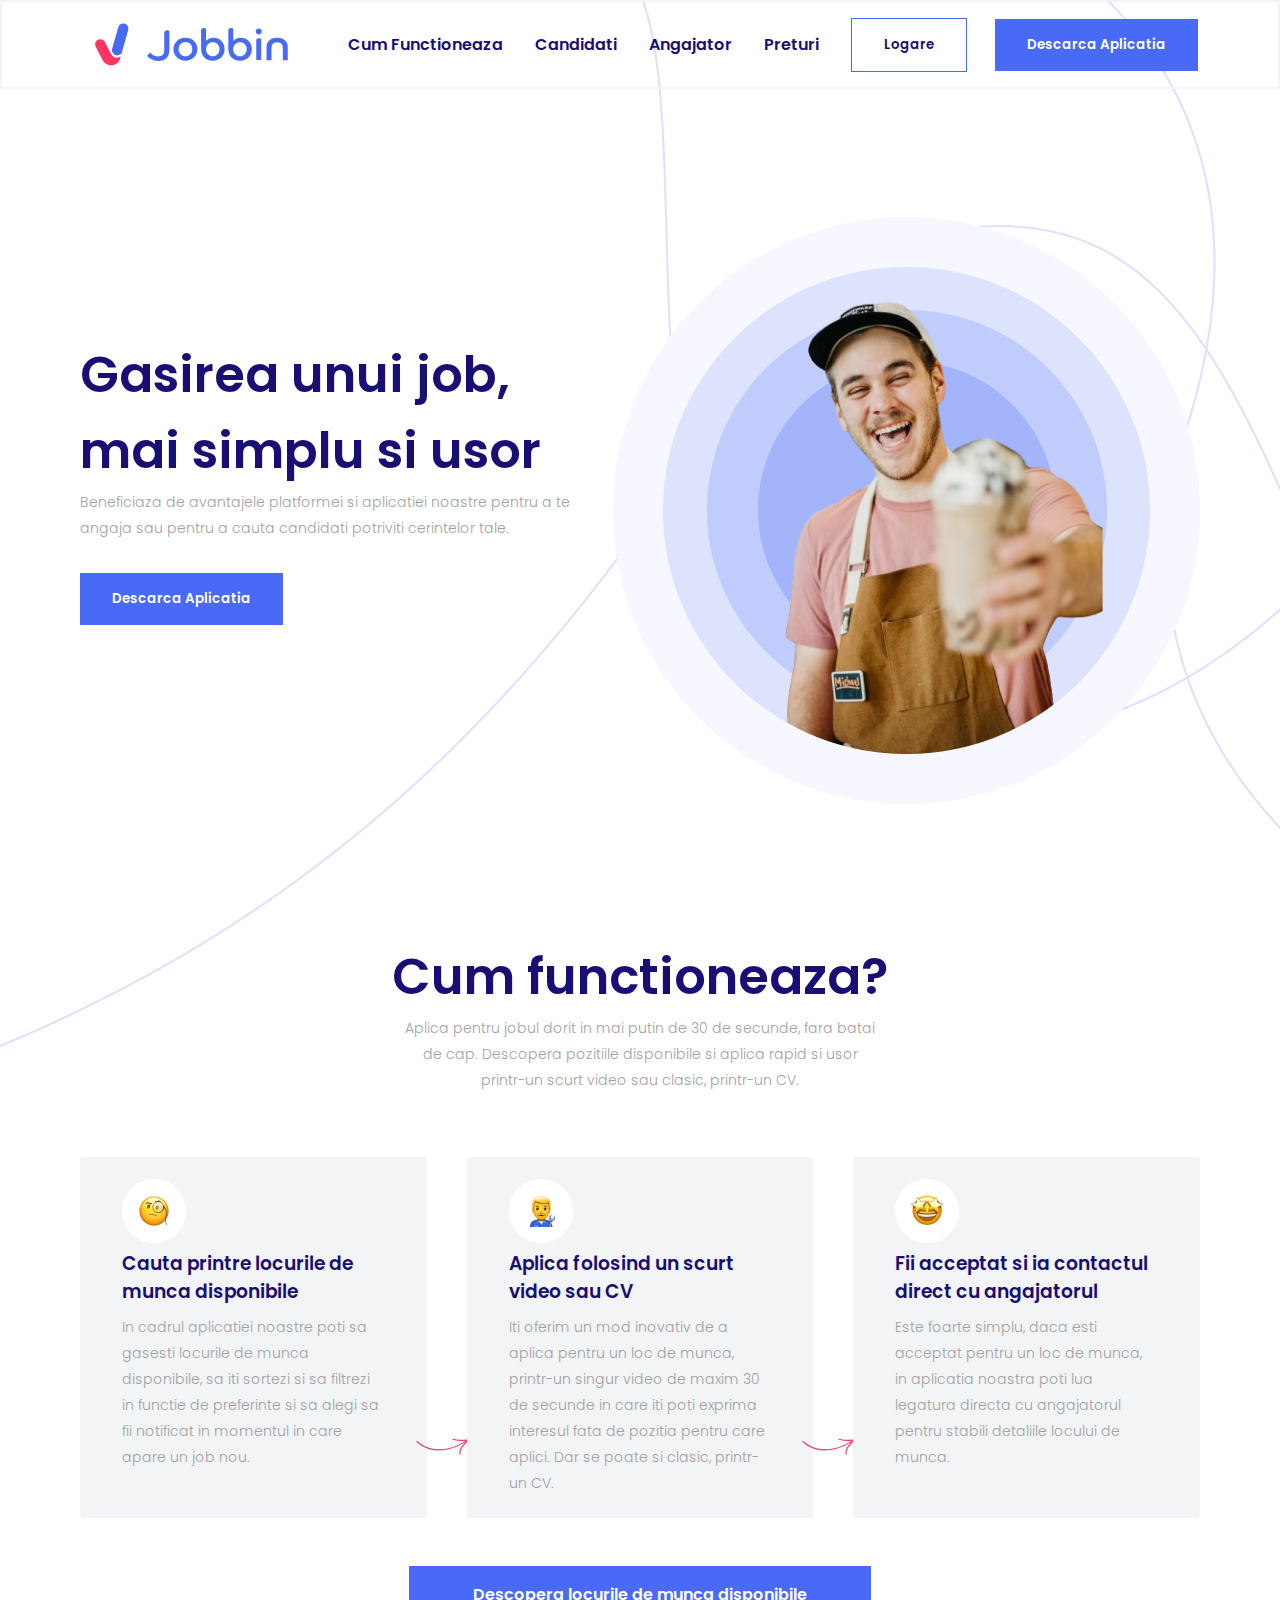
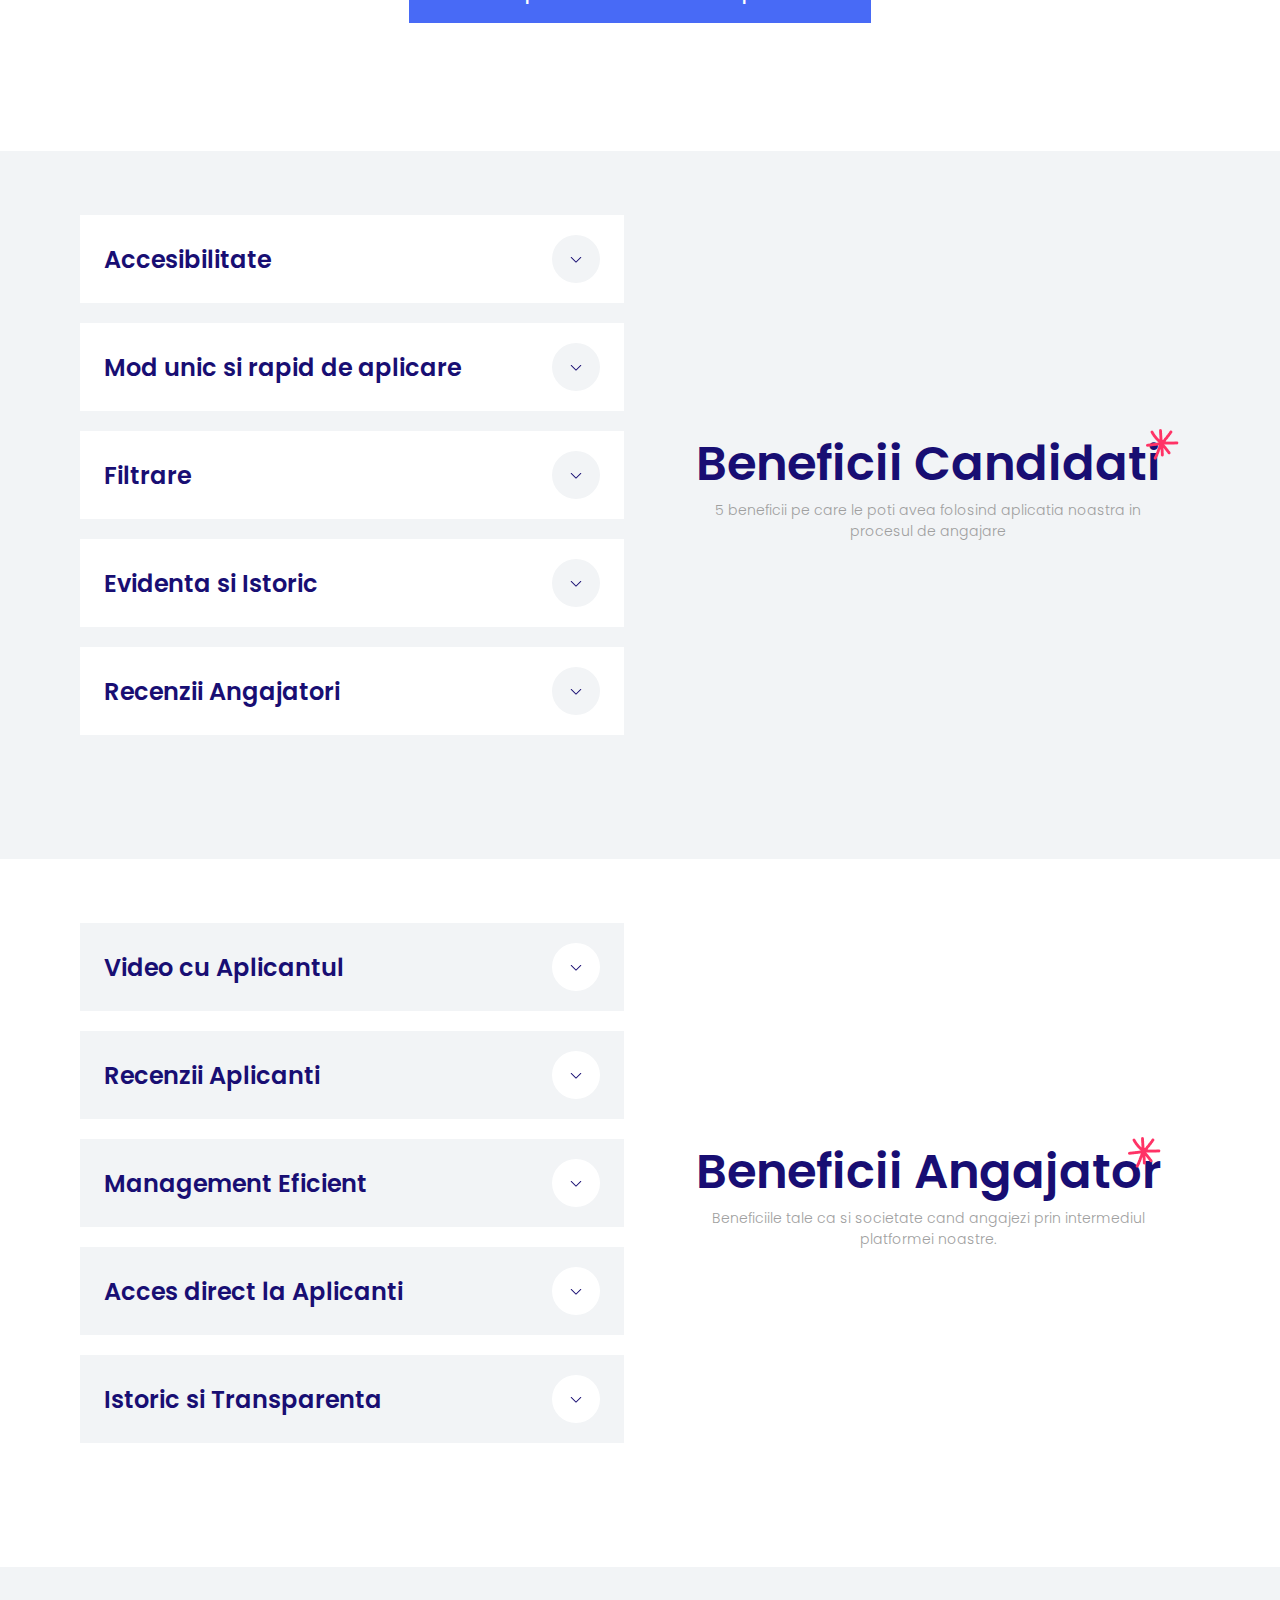
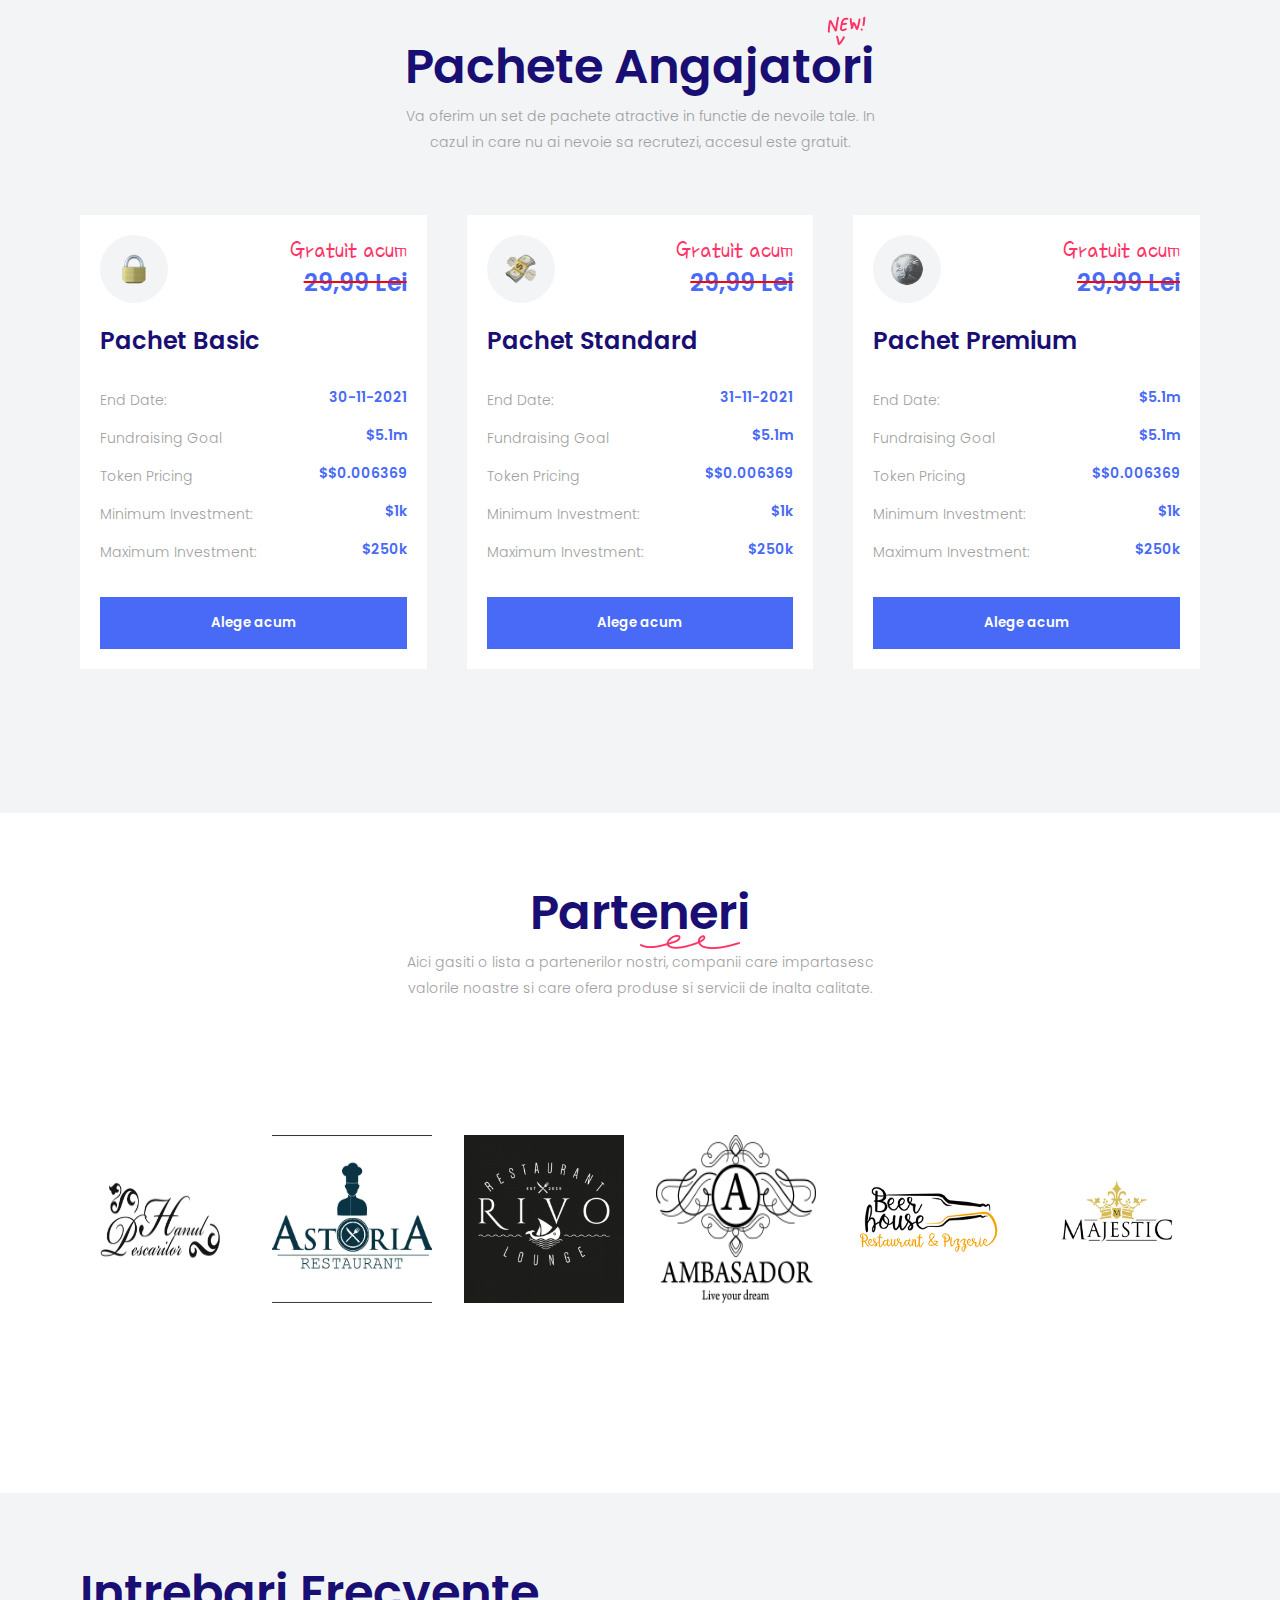
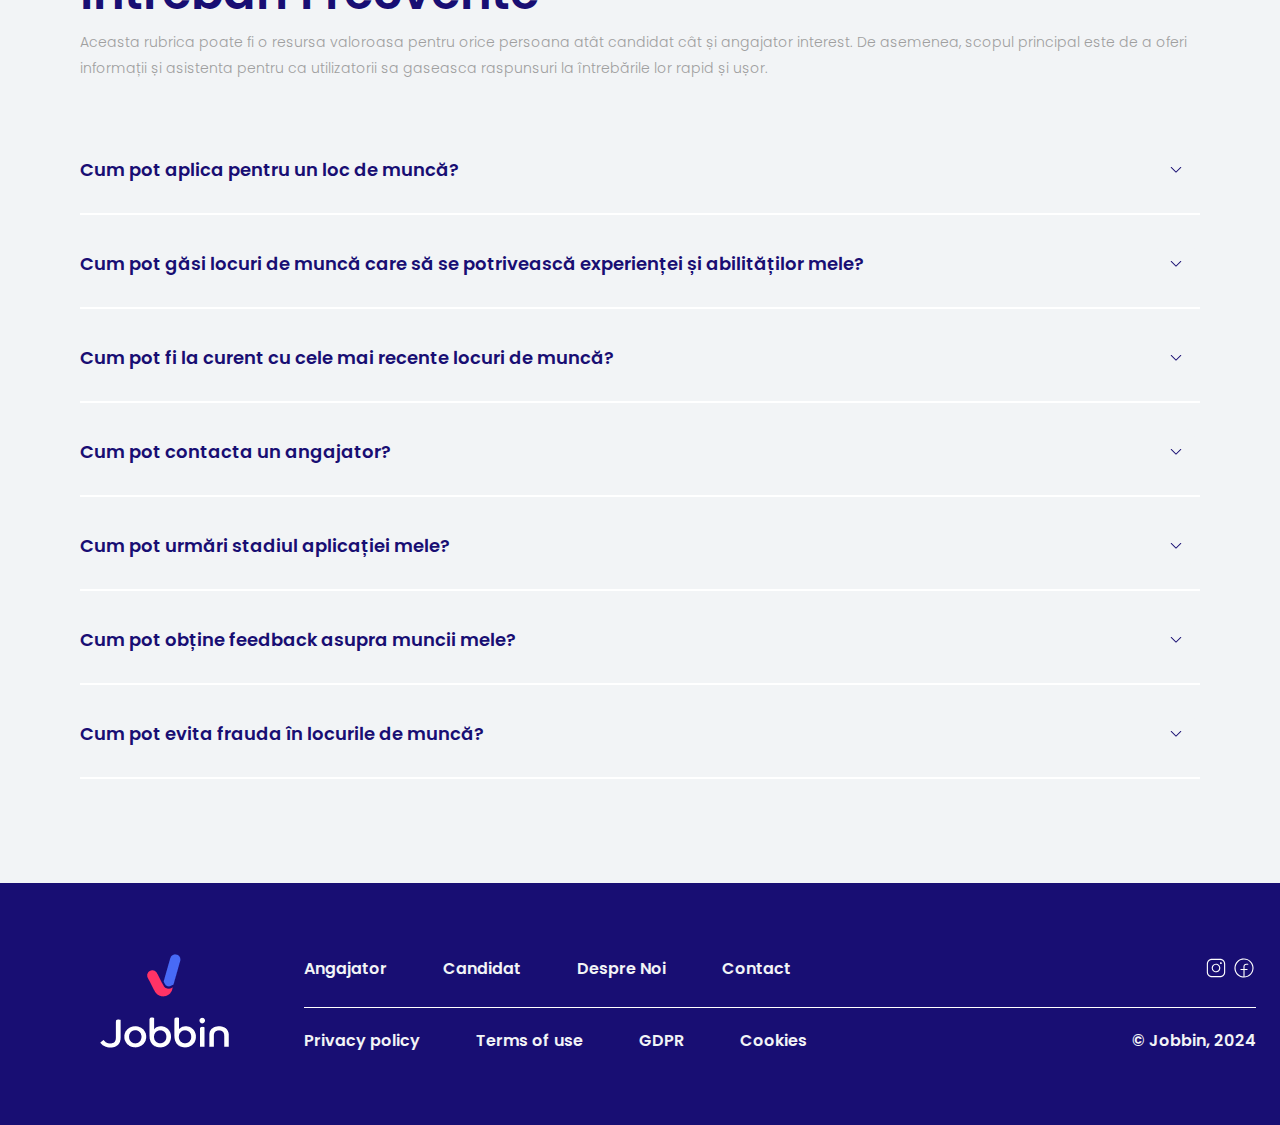
==== index.html @ ecd5f31e "wip2" ====
<!DOCTYPE html>
<html>
<meta charset="UTF-8"/>
<meta name="viewport" content="width=device-width,initial-scale=1"/>
<title>Jobbin</title>
<link href="style.css" rel="stylesheet" type="text/css"/>
<script src="./script.js"></script>

<head></head>

<body class="body">
<img class="bg-lines" src="./images/bg-lines.png"/>

<div class="navbar">
    <div class="menu">
        <div class="logo" onclick="redirectToIndex()">
            <img class="nav-icon" src="./images/jobbin-footer-icon.svg" alt="jobbin-monogram-icon-logo"/>
            <img class="nav-logo" src="./images/jobbin-logo-nav.svg" alt="jobbin-logo-text"/>
            <img class="nav-logo-mobile" src="./images/jobbin-logo-mobile.png" alt="jobin-logo-mobile"/>
        </div>
        <div class="menu-cta">
            <div class="menus-links">
                <a href="#how-section" class="menus nav-link">Cum Functioneaza</a>
                <a href="" class="menus nav-link">Candidati</a>
                <a href="" class="menus nav-link">Angajator</a>
                <a href="#packages" class="menus nav-link">Preturi</a>
            </div>
            <div class="buttons-links">
                <button class="employer-btn">Logare</button>
                <button class="download-btn-nav" id="download-app">Descarca Aplicatia</button>
            </div>
        </div>
        <div class="burger-menu" onclick="toggleMobileNav()">
            <img src="./images/burger-menu.svg"/>
        </div>
    </div>
</div>

<div id="landing">

    <section class="white-section">
        <div class="desktop-container">
            <div id="hero">
                <div class="main">
                    <div class="text-section">
                        <div class="main-text-title">
                            <h1 class="h1 title-style">
                                Gasirea unui job, mai simplu si usor
                            </h1>
                            <img id="red-highlight-main" src="./images/red-highlight.png"/>
                        </div>
                        <p class="main-section-description grey-text light-font">
                            Beneficiaza de avantajele platformei si aplicatiei noastre pentru a te angaja sau pentru a
                            cauta candidati potriviti cerintelor tale.
                        </p>
                        <button class="download-btn">Descarca Aplicatia</button>
                    </div>

                    <div class="img-section hero-icecream">
                        <img id="lp-main" src="./images/hero-main-guy-icecream.png" alt="main-guy-icecream"/>
                        <img id="lp-main-mobile" src="./images/hero-main-guy-icecream.png"
                             alt="main-guy-icecream-mobile"/>
                        <!--                            <img id="lp-main-elipse-mobile" src="./images/elipse-main.svg" alt="main-elipse-mobile"/>-->
                        <!--                            <img id="lp-main-white-elipse-mobile" src="./images/white-elipse-main.svg" alt="main-white-elipse-mobile"/>-->
                    </div>
                </div>
                <div class="how-section" id="how-section">
                    <div class="how-text-section">
                        <h1 class="title-style">
                            Cum functioneaza? <span id="red-spikes"></span>
                        </h1>
                        <p class="heading-paragraph grey-text light-font">
                            Aplica pentru jobul dorit in mai putin de 30 de secunde, fara batai de cap. Descopera
                            pozitiile disponibile si aplica rapid si usor printr-un scurt video sau clasic, printr-un
                            CV.
                        </p>
                    </div>

                    <div class="frames">
                        <div class="frame-one">
                            <img src="./images/thinking-emoji.png" alt="thinking-emoji circle highlight"/>
                            <h3 class="h3 title-style">
                                Cauta printre locurile de munca disponibile
                            </h3>
                            <p class="frames-description grey-text light-font">
                                In cadrul aplicatiei noastre poti sa gasesti locurile de munca disponibile, sa iti
                                sortezi si sa filtrezi in functie de preferinte si sa alegi sa fii notificat in momentul
                                in care apare un job nou.
                            </p>
                        </div>
                        <div class="frame-two">
                            <img src="./images/guy-emoji.png" alt="guy-emoji circle highlight"/>
                            <h3 class="h3 title-style">
                                Aplica folosind un scurt video sau CV
                            </h3>
                            <p class="frames-description grey-text light-font">
                                Iti oferim un mod inovativ de a aplica pentru un loc de munca, printr-un singur video de
                                maxim 30 de secunde in care iti poti exprima interesul fata de pozitia pentru care
                                aplici. Dar se poate si clasic, printr-un CV.
                            </p>
                        </div>
                        <div class="frame-three">
                            <img src="./images/star-eyes-emoji.png" alt="emoji-with-star-eyes circle highlight"/>
                            <h3 class="h3 title-style">
                                Fii acceptat si ia contactul direct cu angajatorul
                            </h3>
                            <p class="frames-description grey-text light-font">
                                Este foarte simplu, daca esti acceptat pentru un loc de munca, in aplicatia noastra poti
                                lua legatura directa cu angajatorul pentru stabili detaliile locului de munca.
                            </p>
                        </div>
                    </div>

                    <div class="btn">
                        <a href="#download-app" class="get-started-btn">Descopera locurile de munca disponibile</a>
                        <!--                        <button class="get-started-btn">Descopera locurile de munca disponibile</button>-->
                    </div>
                </div>
            </div>
        </div>
    </section>

    <section class="grey-section" id="candidates-benefits">
        <div class="desktop-container">
            <div class="benefits">
                <div class="panels">
                    <div class="features-list">
                        <div class="dropdowns">
                            <div class="dropdown-listing">
                                <div class="dropdown-title">
                                    <p class="title-style">Accesibilitate</p>
                                    <img class="carret grey" src="./images/carret-down.svg"/>
                                </div>
                                <p class="dropdown-text grey-text light-font">
                                    Ai posibilitatea sa accesezi aplicatia noastra atat din Apple Store cat si din
                                    Google Play.
                                </p>
                            </div>
                        </div>

                        <div class="dropdowns">
                            <div class="dropdown-listing">
                                <div class="dropdown-title">
                                    <p class="title-style">Mod unic si rapid de aplicare</p>
                                    <img class="carret grey" src="./images/carret-down.svg"/>
                                </div>
                                <p class="dropdown-text grey-text light-font">
                                    Este foarte usor, in cadrul aplicatiei noastre iti oferim un mod unic si rapid de
                                    aplicare pentru pozitiile dorite. Inregistreaza sau incarca un video cu tine si
                                    aplica pentru pozitiile dorite.
                                </p>
                            </div>
                        </div>

                        <div class="dropdowns">
                            <div class="dropdown-listing">
                                <div class="dropdown-title">
                                    <p class="title-style">Filtrare</p>
                                    <img class="carret grey" src="./images/carret-down.svg"/>
                                </div>
                                <p class="dropdown-text grey-text light-font">
                                    Poti usor sa iti filtrezi si sortezi locurile de munca in functie de locatie, data
                                    de incepere, remuneratia oferita.
                                </p>
                            </div>
                        </div>

                        <div class="dropdowns">
                            <div class="dropdown-listing">
                                <div class="dropdown-title">
                                    <p class="title-style">Evidenta si Istoric</p>
                                    <img class="carret grey" src="./images/carret-down.svg"/>
                                </div>
                                <p class="dropdown-text grey-text light-font">
                                    Ai acces usor la evidenta joburilor aplicate, vezi istoricul joburilor efectuate si
                                    poti recontacta angajatorii.
                                </p>
                            </div>
                        </div>

                        <div class="dropdowns">
                            <div class="dropdown-listing">
                                <div class="dropdown-title">
                                    <p class="title-style">Recenzii Angajatori</p>
                                    <img class="carret grey" src="./images/carret-down.svg"/>
                                </div>
                                <p class="dropdown-text grey-text light-font">
                                    Ai acces la un istoric si recenzii referitoare la angajatori, astfel te poti
                                </p>
                            </div>
                        </div>
                    </div>
                </div>

                <div class="text-benefits">
                    <div class="benefits-employer-title">
                        <img class="red-asterix-candidates" src="./images/red-asterix.png"/>
                        <h2 class="h2 title-style">Beneficii Candidati</h2>
                    </div>
                    <p class="heading-paragraph light-font">
                        5 beneficii pe care le poti avea folosind aplicatia noastra in procesul de angajare
                    </p>
                </div>

            </div>
        </div>
    </section>

    <section class="white-section" id="employer-benefits">
        <div class="desktop-container">
            <div class="benefits">
                <div class="panels">
                    <div class="features-list">
                        <div class="dropdowns-employer">
                            <div class="dropdown-listing">
                                <div class="dropdown-title">
                                    <p class="title-style">Video cu Aplicantul</p>
                                    <img class="carret white" src="./images/carret-down.svg"/>
                                </div>
                                <p class="dropdown-text grey-text light-font">
                                    Economisesti timp deoarece ai posibilitatea sa vezi un video cu aplicantul si modul
                                    in care acesta percepe pozitia sau modul in care comunica.
                                </p>
                            </div>
                        </div>

                        <div class="dropdowns-employer">
                            <div class="dropdown-listing">
                                <div class="dropdown-title">
                                    <p class="title-style">Recenzii Aplicanti</p>
                                    <img class="carret white" src="./images/carret-down.svg"/>
                                </div>
                                <p class="dropdown-text grey-text light-font">
                                    Ai acces la o baza de date cu recenzii si experiente ce alti angajatori le-au avut
                                    cu aplicantii.
                                </p>
                            </div>
                        </div>
                        <div class="dropdowns-employer">
                            <div class="dropdown-listing">
                                <div class="dropdown-title">
                                    <p class="title-style">Management Eficient</p>
                                    <img class="carret white" src="./images/carret-down.svg"/>
                                </div>
                                <p class="dropdown-text grey-text light-font">
                                    Poti administra mai multe pozitii si aplicanti in acelasi timp, alegand cei mai buni
                                    candidati.
                                </p>
                            </div>
                        </div>

                        <div class="dropdowns-employer">
                            <div class="dropdown-listing">
                                <div class="dropdown-title">
                                    <p class="title-style">Acces direct la Aplicanti</p>
                                    <img class="carret white" src="./images/carret-down.svg"/>
                                </div>
                                <p class="dropdown-text grey-text light-font">
                                    Ai acces direct la o baza de date cu aplicanti, ce vor fi notificati in momentul in
                                    care locul de munca a fost publicat.
                                </p>
                            </div>
                        </div>

                        <div class="dropdowns-employer">
                            <div class="dropdown-listing">
                                <div class="dropdown-title">
                                    <p class="title-style">Istoric si Transparenta</p>
                                    <img class="carret white" src="./images/carret-down.svg"/>
                                </div>
                                <p class="dropdown-text grey-text light-font">
                                    Poti sa verifici angajatii anteriori sau cei favoriti si sa ii inviti pentru o
                                    pozitie viitoare.
                                </p>
                            </div>
                        </div>
                    </div>
                </div>
                <div class="text-benefits">
                    <div class="benefits-employer-title">
                        <img class="red-asterix-employer" src="./images/red-asterix.png"/>
                        <h2 class="h2 title-style">Beneficii Angajator</h2>
                    </div>
                    <p class="heading-paragraph light-font">
                        Beneficiile tale ca si societate cand angajezi prin intermediul platformei noastre.
                    </p>
                </div>
            </div>
        </div>
    </section>

    <section class="grey-section" id="packages">
        <div class="desktop-container">
            <div class="header-text">
                <img id="new-sign" src="./images/new-sign.png"/>
                <h2 class="h2-packages title-style">Pachete Angajatori</h2>
            </div>
            <p class="heading-paragraph grey-text light-font">
                Va oferim un set de pachete atractive in functie de nevoile tale. In cazul in care nu ai nevoie sa
                recrutezi, accesul este gratuit.
            </p>

            <div class="packages-display">
                <div class="package">
                    <div class="first-package">
                        <div class="package-title">
                            <div class="plan-card-header">
                                <img class="lock-icon grey" src="./images/locket.svg"/>
                                <div>
                                    <p class="free-now-text">Gratuit acum</p>
                                    <span class="line-through">
                                            <span class="price-discount">29,99 Lei</span>
                                        </span>
                                </div>
                            </div>
                            <h3 class="h3 title-style plan-title">Pachet Basic</h3>
                        </div>
                        <div class="end-date plan-info-item">
                            <p class="package-details grey-text light-font">End Date:</p>
                            <p class="plan-info-details">30-11-2021</p>
                        </div>
                        <div class="fundraising plan-info-item">
                            <p class="package-details grey-text light-font">
                                Fundraising Goal
                            </p>
                            <p class="plan-info-details">$5.1m</p>
                        </div>
                        <div class="token plan-info-item">
                            <p class="package-details grey-text light-font">
                                Token Pricing
                            </p>
                            <p class="plan-info-details">$$0.006369</p>
                        </div>
                        <div class="min-inv plan-info-item">
                            <p class="package-details grey-text light-font">
                                Minimum Investment:
                            </p>
                            <p class="plan-info-details">$1k</p>
                        </div>
                        <div class="max-inv plan-info-item">
                            <p class="package-details grey-text light-font">
                                Maximum Investment:
                            </p>
                            <p class="plan-info-details">$250k</p>
                        </div>
                    </div>
                    <div class="package-btn">
                        <button class="btn-pack">Alege acum</button>
                    </div>
                </div>

                <div class="package">
                    <div class="second-package">
                        <div class="package-title">
                            <div class="plan-card-header">
                                <img class="money-icon grey" src="./images/money.svg"/>
                                <div>
                                    <p class="free-now-text">Gratuit acum</p>
                                    <span class="line-through">
                                            <span class="price-discount">29,99 Lei</span>
                                        </span>
                                </div>
                            </div>
                            <h3 class="h3 title-style plan-title">Pachet Standard</h3>
                        </div>
                        <div class="end-date plan-info-item">
                            <p class="package-details grey-text light-font">End Date:</p>
                            <p class="plan-info-details">31-11-2021</p>
                        </div>
                        <div class="fundraising plan-info-item">
                            <p class="package-details grey-text light-font">
                                Fundraising Goal
                            </p>
                            <p class="plan-info-details">$5.1m</p>
                        </div>
                        <div class="token plan-info-item">
                            <p class="package-details grey-text light-font">
                                Token Pricing
                            </p>
                            <p class="plan-info-details">$$0.006369</p>
                        </div>
                        <div class="min-inv plan-info-item">
                            <p class="package-details grey-text light-font">
                                Minimum Investment:
                            </p>
                            <p class="plan-info-details">$1k</p>
                        </div>
                        <div class="max-inv plan-info-item">
                            <p class="package-details grey-text light-font">
                                Maximum Investment:
                            </p>
                            <p class="plan-info-details">$250k</p>
                        </div>
                    </div>
                    <div class="package-btn">
                        <button class="btn-pack">Alege acum</button>
                    </div>
                </div>

                <!-- TODO -- trebuie sa iei toate imaginile iar dar fara bg -> moon, lock and money pack si sa le faci tu bg cu border-radius, bg color..etc, am facut pentru carret acelasi lucru, uita-te acolo -->
                <div class="package">
                    <div class="third-package">
                        <div class="package-title">
                            <div class="plan-card-header">
                                <img class="coin-icon grey" src="./images/coin.svg"/>
                                <div>
                                    <p class="free-now-text">Gratuit acum</p>
                                    <span class="line-through">
                                            <span class="price-discount">29,99 Lei</span>
                                        </span>
                                </div>
                            </div>
                            <h3 class="h3 title-style plan-title">Pachet Premium</h3>
                        </div>
                        <div class="end-date plan-info-item">
                            <p class="package-details grey-text light-font">End Date:</p>
                            <p class="plan-info-details">$5.1m</p>
                        </div>
                        <div class="fundraising plan-info-item">
                            <p class="package-details grey-text light-font">
                                Fundraising Goal
                            </p>
                            <p class="plan-info-details">$5.1m</p>
                        </div>
                        <div class="token plan-info-item">
                            <p class="package-details grey-text light-font">
                                Token Pricing
                            </p>
                            <p class="plan-info-details">$$0.006369</p>
                        </div>
                        <div class="min-inv plan-info-item">
                            <p class="package-details grey-text light-font">
                                Minimum Investment:
                            </p>
                            <p class="plan-info-details">$1k</p>
                        </div>
                        <div class="max-inv plan-info-item">
                            <p class="package-details grey-text light-font">
                                Maximum Investment:
                            </p>
                            <p class="plan-info-details">$250k</p>
                        </div>
                    </div>
                    <div class="package-btn">
                        <button class="btn-pack">Alege acum</button>
                    </div>
                </div>
            </div>
        </div>
    </section>

    <section class="white-section">
        <div class="desktop-container">
            <div class="partners-main">
                <div class="partners-heading">
                    <h2 class="h2-partners title-style">Parteneri</h2>
                    <img id="wavy-underline" src="./images/wavy-underline.png"/>
                </div>
                <p class="partners-description grey-text light-font">
                    Aici gasiti o lista a partenerilor nostri, companii care impartasesc valorile noastre si care ofera
                    produse si servicii de inalta calitate.
                </p>
            </div>

            <div class="partners-icons">
                <div class="prt-two-group">
                    <div class=" icons-prt">
                        <img class="parteners-img" src="./images/hanulPescarilor.png"/>
                    </div>
                    <div class=" icons-prt">
                        <img class="parteners-img" src="./images/astoria.jpeg"/>
                    </div>
                </div>

                <div class="prt-two-group">
                    <div class=" icons-prt">
                        <img class="parteners-img" src="./images/profilRivo.png"/>
                    </div>
                    <div class=" icons-prt">
                        <img class="parteners-img" src="./images/logoAmbasador.png"/>
                    </div>
                </div>

                <div class=" icons-prt prt-last">
                    <img class="parteners-img" src="./images/beer-house-oradea.png"/>
                </div>

                <div class=" icons-prt prt-last">
                    <img class="parteners-img" src="./images/majestic.jpeg"/>
                </div>
            </div>
        </div>
    </section>

    <section class="grey-section" id="questions">
        <div class="desktop-container">
            <div class="qna-header">
                <h2 class="title-style frequent-questions">Intrebari Frecvente</h2>
                <p class="qna-description grey-text light-font">
                    Aceasta rubrica poate fi o resursa valoroasa pentru orice persoana atât candidat cât și angajator
                    interest. De asemenea, scopul principal este de a oferi informații și asistenta pentru ca
                    utilizatorii sa gaseasca raspunsuri la întrebările lor rapid și ușor.
                </p>
            </div>

            <div class="questions">
                <div class="q-selection">
                    <div class="dropdown-title">
                        <h3 class="h3-qna title-style">Cum pot aplica pentru un loc de muncă?</h3>
                        <img class="carret grey" src="./images/carret-down.svg"/>
                    </div>
                    <p class="dropdown-text grey-text light-font">
                        Pentru a aplica pentru un loc de muncă pe platforma de angajare Jobbin, e necesar să creați un
                        profil și să trimiteți un CV actualizat, care sa evidentieze cele mai relevante calificari
                        pentru postul aferent. De asemenea, la solicitarea angajatorului, veți avea nevoie de un video
                        de prezentare.
                        Profilul dvs. ar trebui să includă informații despre experiența de lucru, abilități, educație
                        sau studii absolvite.
                        Câmpul aferent descrierii dvs. este indicat să conțină o scrisoare de intenție personalizată
                        pentru fiecare loc de muncă pentru care aplicați și să ilustreze atât motivele pentru care
                        sunteți interesat de post, cât și calificările necesare pe care le dobândiți.
                    </p>
                </div>
                <div class="q-selection">
                    <div class="dropdown-title">
                        <h3 class="h3-qna title-style">Cum pot găsi locuri de muncă care să se potrivească experienței
                            și abilităților mele?</h3>
                        <img class="carret grey" src="./images/carret-down.svg"/>
                    </div>
                    <p class="dropdown-text grey-text light-font">
                        Puteți găsi locuri de muncă care se potrivesc experienței și abilităților dvs. prin utilizarea
                        filtrelor de căutare ale platformei de angajare. De exemplu, puteți filtra rezultatele căutării
                        după industrie, locație, nivel de experiență și abilități. De asemenea, puteți vizualiza
                        anunțurile de locuri de muncă în funcție de relevanță, salariu sau alte criterii.
                    </p>
                </div>
                <div class="q-selection">
                    <div class="dropdown-title">
                        <h3 class="h3-qna title-style">Cum pot fi la curent cu cele mai recente locuri de muncă?</h3>
                        <img class="carret grey" src="./images/carret-down.svg"/>
                    </div>
                    <p class="dropdown-text grey-text light-font">
                        Puteți fi la curent cu cele mai recente locuri de muncă prin abonarea la buletinele informative
                        ale platformei de angajare sau prin urmărirea companiilor și industriei care vă interesează. De
                        asemenea, puteți crea alerte de locuri de muncă care să vă notifice atunci când apare un loc de
                        muncă nou care se potrivește criteriilor dvs. de căutare.
                    </p>
                </div>
                <div class="q-selection">
                    <div class="dropdown-title">
                        <h3 class="h3-qna title-style">Cum pot contacta un angajator?</h3>
                        <img class="carret grey" src="./images/carret-down.svg"/>
                    </div>
                    <p class="dropdown-text grey-text light-font">
                        Puteți contacta un angajator prin intermediul platformei de angajare dupa selectarea anunțului
                        preferat. Dacă contactați un angajator prin intermediul platformei de angajare, veți avea acces
                        la informațiile de contact ale angajatorului în fereastra de chat. De asemenea, puteți vedea
                        dacă angajatorul este disponibil pentru mesaje sau apeluri video-telefonice.
                    </p>
                </div>
                <div class="q-selection">
                    <div class="dropdown-title">
                        <h3 class="h3-qna title-style">Cum pot urmări stadiul aplicației mele?</h3>
                        <img class="carret grey" src="./images/carret-down.svg"/>
                    </div>
                    <p class="dropdown-text grey-text light-font">
                        Puteți urmări stadiul aplicației dvs. pe platforma de angajare. De obicei, veți putea vedea
                        stadiul în care se află aplicația dvs. prin noțiuni precum „Aplicat”, „Interviu” sau „Angajat”.
                        De asemenea, puteți vedea dacă angajatorul a luat vreo măsură, cum ar fi să vă contacteze pentru
                        un interviu sau să vă respingă aplicația.
                    </p>
                </div>
                <div class="q-selection">
                    <div class="dropdown-title">
                        <h3 class="h3-qna title-style">Cum pot obține feedback asupra muncii mele?</h3>
                        <img class="carret grey" src="./images/carret-down.svg"/>
                    </div>
                    <p class="dropdown-text grey-text light-font">
                        Dovada de feedback asupra muncii prestate de dvs. va veni automat de la angajator după
                        incheierea turei de muncă.
                    </p>
                </div>
                <div class="q-selection">
                    <div class="dropdown-title">
                        <h3 class="h3-qna title-style">Cum pot evita frauda în locurile de muncă?</h3>
                        <img class="carret grey" src="./images/carret-down.svg"/>
                    </div>
                    <p class="dropdown-text grey-text light-font">
                        Există mai multe lucruri pe care le puteți face pentru a evita frauda în locurile de muncă, cum
                        ar fi:
                        Fii precaut cu privire la anunțurile de locuri de muncă care oferă salarii sau beneficii
                        neobișnuite.
                        Nu trimiteți niciodată bani unui angajator în schimbul unui loc de muncă.
                        Verificați compania și angajatorul înainte de a aplica.
                        Fii atent la orice semne de înșelătorie, precum un limbaj vag sau neprofesionist.
                    </p>
                </div>

            </div>
        </div>
    </section>

</div>

<footer class="footer-container">
    <div class="footer-logo">
        <div class="jobbin-imgs">
            <img src="./images/jobbin-footer-icon.png">
            <img src="./images/jobbin-logo-footer.png">
        </div>
        <div class="footer-main">
            <div class="footer-navigate-links">
                <div class="f-nav-links">
                    <a class="text-link" href="angajatori.html">Angajator</a>
                    <a class="text-link" href="candidati.html">Candidat</a>
                    <a class="text-link" href="./about-page.html">Despre Noi</a>
                    <a class="text-link" href="./contact-page.html">Contact</a>
                </div>
                <div class="footer-socials">
                    <a href="#"><img src="./images/instagram-logo-light.svg"></a>
                    <a href="#"><img src="./images/facebook-logo-light.svg"></a>
                </div>
            </div>
            <div class="footer-line">
            </div>
            <div class="footer-tos">
                <div class="footer-tos-links">
                    <a class="text-link" href="#">Privacy policy</a>
                    <a class="text-link" href="#">Terms of use</a>
                    <a class="text-link" href="#">GDPR</a>
                    <a class="text-link" href="#">Cookies</a>
                </div>
                <div class="watermark">
                    <p>© Jobbin, 2024</p>
                </div>
            </div>
        </div>
    </div>
</footer>
</body>

</html>
---- style.css ----
* {
  margin: 0;
  padding: 0;
  box-sizing: border-box;
  font-family: Poppins;
}

@font-face {
  font-family: Poppins;
  src: url("Poppins/Poppins-SemiBold.ttf");
}

@font-face {
  font-family: Poppins-light;
  src: url("Poppins/Poppins-Light.ttf");
}

@font-face {
  font-family: Poor-Story;
  src: url("./Poor_Story/PoorStory-Regular.ttf");
}

/* TODO: check all font sizes again and put them here, for mobile too */
/* font size desktop */

.i4ewOd-pzNkMb-tJHJj {
  display: none !important;
}

#contact {
  margin-bottom: 60px;
}
.menus {
  font-size: 16px;
}

.menu-cta {
  display: flex;
}


h1 {
  font-size: 50px;
}

h2 {
  font-size: 48px;
}

.grey-text {
  font-size: 16px;
}

.light-font {
  font-size: 14px;
}

.dropdown-title {
  font-size: 24px;
}

.plan-title {
  font-size: 24px;
}

.dropdown-title .h3-qna {
  font-size: 18px;
}

.navbar {
  position: relative;
  z-index: 3;
}

.logo {
  cursor: pointer;
  display: flex;
}

.desktop-container.blue {
  padding-bottom: 0;
}

#lp-main-circle-mobile {
  display: none;
}

#lp-main-circle {
  display: block;
}

.hero-blue.img-section {
  margin-top: 32px !important;

}

.inputs {
  display: flex;
  flex-direction: column;
  max-width: 630px;
  margin: auto;
}

.jobbin-input {
  margin-top: 64px;
  border: none;
  border-bottom: 1px solid #C7C7C8;
  font-size: 16px;
  font-family: Poppins-light;
  font-weight: 400;
  outline: none;
  resize: none;
}

.jobbin-input:not(:first-of-type) {
  margin-top: 24px;
}

.consent {
  display: flex;
  justify-content: center;
  align-items: center;
}

.jobbin-checkbox {
  margin-right: 12px;
}

.inputs-cta {
  display: flex;
  max-width: 630px;
  margin: auto;
  margin-top: 32px;
}

.download-btn.contact {
  width: fit-content;
  text-wrap: nowrap;
  margin-top: 0;
}

.grey-text.contact {
  width: 100%;
  text-wrap: wrap;
  margin-right: 24px;
 
}

/*.bg-image {*/
/*  background: rgb(43,36,148);*/
/*  background: linear-gradient(90deg, rgba(43,36,148,1) 0%, rgba(54,100,193,1) 35%, rgba(68,96,217,1) 100%);*/
/*}*/

.frame-one:after,
.frame-two:after {
  content: "";
  width: 60px;
  height: 70px;
  background: url(./images/arrow-how-it-woks.svg) no-repeat;
  display: block;
  position: absolute;
  right: -50px;
  bottom: 32px;
}

.first-package .plan-info-item:not(:last-child),
.second-package .plan-info-item:not(:last-child),
.third-package .plan-info-item:not(:last-child){
  margin-bottom: 12px;
}

.plan-info-item {
  display: flex;
  justify-content: space-between;
}

.nav-logo {
  display: block;
}

.nav-icon {
  display: block;
}

.nav-logo-mobile {
  display: none;
}

.burger-menu {
  display: none;
}

.plan-info-details {
  font-size: 14px;
  color:#486AF6;
}

.bg-lines {
  position: absolute;
  left: 50%;
  transform: translateX(-50%);
  top: 0px;
  z-index: 1;
}

.bg-img {
  position: absolute;
  width: 100%;
  top: 99px;
  z-index: 1;
}

#hero {
  position: relative;
  z-index: 2;
}

.header {
  display: inline-block;
}

.navbar {
  border: 2px solid #f2f4f6;
}

.footer-socials {
  gap: 16px;
}

.menu {
  display: flex;
  padding-top: 12px;
  padding-bottom: 12px;
  justify-content: space-between;
  align-items: center;
  max-width: 1440px;
  margin: auto;
  padding-left: 80px;
  padding-right: 80px;
}

.menus-links {
  display: flex;
  align-items: center;
}

.menus {
  padding-top: 0;
  padding-bottom: 0;
  color: #180e73;
  font-weight: 500;
}

.menus:hover {
  text-decoration: underline;
}

.employer-btn {
  padding: 16px 32px;
  color: #180e73;
  border: 1px solid #486af6;
  line-height: inherit;
  text-decoration: none;
  cursor: pointer;
  border-radius: 0;
  margin-right: 28px;
  background: white;
}

.download-btn-nav {
  padding: 16px 32px;
  background-color: #486af6;
  color: white;
  text-decoration: none;
  cursor: pointer;
  border: 0;
  border-radius: 0;
}

.learn-more-btn {
  padding: 16px 32px;
  background-color: #486af6;
  color: white;
  text-decoration: none;
  cursor: pointer;
  border: 0;
  border-radius: 0;
}

.prt-two-group {
  display: grid;
  grid-template-columns: 1fr 1fr;
  gap: 32px;
  grid-column: span 2;
}

.download-btn {
  padding: 16px 32px;
  background-color: #486af6;
  color: white;
  line-height: inherit;
  text-decoration: none;
  cursor: pointer;
  border: 0;
  border-radius: 0;
  margin-top: 32px;
}

.nav-link {
  text-decoration: none;
  /* color: #222222; */
  margin-right: 32px;
}

.main {
  display: flex;
  justify-content: space-between;
  margin-bottom: 128px;
  margin-top: 64px;
  align-items: center;
}

.main-employer {
  display: flex;
  overflow: hidden;
  align-items: center;
  flex-direction: column;
  position: relative;
  z-index: 99;
  margin-bottom: 0;
}

.blue-section {
  background: linear-gradient(115deg, rgba(24, 14, 115, 0.90) 0.87%, rgba(72, 106, 246, 0.90) 93.97%, rgba(72, 106, 246, 0.90) 93.97%);
}

.title-name {
  margin-top: 4px;
  margin-bottom: 8px;
  color: #486AF6;
  font-size: 16px;
}

.main-text-title {
  position: relative;
}

.main-text-title-employer {
  text-align: center;
  z-index: 1;
}

h1 {
  color: #180e73;
}

.h1-employer {
  max-width: none;
  color: white;
  font-size: 64px;
  line-height: 76px;
}

.about-company {
  display: grid;
  grid-template-columns: 1fr 1fr;
  gap: 40px;
}

.about-company .text-container {
  display: flex;
  flex-direction: column;
  justify-content: center;
}

.about-company .h2 {
  text-align: left;
}

.about-company .download-btn-nav {
  margin-top: 32px;
  width: fit-content;
}

.h2 {
  margin-bottom: 0;
  color: #180e73;
  text-align: center;
  width: 100%;
}

.h3 {
  color: #180e73;
  line-height: 28px;
}

.grey-text {
  color: #9f9f9f;
  line-height: 26px;
}

.title-style {
  height: fit-content;
  font-family: Poppins;
  margin-top: auto;
  margin-bottom: auto;
}

.light-font {
  font-family: Poppins-light;
}

.text-section {
  text-align: left;
  width: 500px;
  height: 354px;
  top: 220px;
  left: 80px;
  gap: 32px;
}

.main-section-description-employer {
  width: 100%;
  margin-top: 30px;
  font-size: 16px;
  line-height: 26px;
  text-align: center;
}

.how-text-section {
  margin-top: auto;
  text-align: center;
}

.heading-paragraph {
  text-align: center;
  max-width: 470px;
  margin-right: auto;
  margin-left: auto;
  color: #9f9f9f;
}

.frames {
  display: grid;
  grid-template-columns: repeat(3, 1fr);
  gap: 40px;
  margin-top: 64px;
}

.buttons-links {
  display: flex;
  align-items: center;
}

.frame-one,
.frame-two,
.frame-three {
  padding: 20px 40px;
  border: 2px solid #f2f4f6;
  border-radius: 3px;
  background: #f2f4f6;
  position: relative;
}

.btn {
  display: flex;
  justify-content: center;
  height: fit-content;
}

.get-started-btn {
  margin-top: 48px;
  margin-bottom: 24px;
  padding: 16px 64px;
  background-color: #486af6;
  color: white;
  text-decoration: none;
  cursor: pointer;
  border: 0;
  border-radius: 0;
}

.benefits {
  display: grid;
  grid-template-columns: repeat(2, 1fr);
  gap: 32px;
  margin: auto;
}

.grey-section {
  background: #f2f4f6;
}

.white-section {
  background: white;
}

.text-benefits {
  place-items: center;
  align-items: center;
  margin: auto;
}

.dropdowns {
  width: 100%;
  margin-bottom: 20px;
  padding-top: 0px;
  padding-bottom: 0px;
  background-color: white;
}

.dropdowns-employer {
  width: 100%;
  margin-bottom: 20px;
  padding-top: 0px;
  padding-bottom: 0px;
  background-color: #f2f4f6;
}

.dropdown-title {
  color: #180e73;
  font-weight: 700;
  display: flex;
  justify-content: space-between;
  cursor: pointer;
}

.carret {
  padding: 12px;
  border-radius: 50%;
  justify-items: center;
  transform: rotate(180deg);
}

.money-icon, .coin-icon, .lock-icon {
  padding: 18px;
  border-radius: 50%;
  justify-items: center;
}

.grey {
  background: #f2f4f6;
}

.white {
  background: white;
}

.dropdown-text {
  margin-top: 16px;
  display: none;
}

.dropdown-listing {
  text-align: left;
  margin-left: auto;
  margin-right: auto;
  z-index: 900;
  padding: 20px 24px;
}

.benefits-employer-title {
  position: relative;
  margin: auto;
  width: fit-content;
}

.header-text {
  position: relative;
  width: fit-content;
  margin: auto;
}

.h2-packages {
  margin-bottom: 0;
  max-width: none;
  color: #180e73;
}

.desktop-container {
  max-width: 1440px;
  margin: auto;
  padding-left: 80px;
  padding-right: 80px;
  padding-top: 64px;
  padding-bottom: 104px;
}

.desktop-container-employer {
  max-width: 1440px;
  margin: auto;
  padding-left: 80px;
  padding-right: 80px;
  padding-top: 64px;
  padding-bottom: 0;
}

.desktop-container-hiring {
  display: grid;
  grid-template-columns: repeat(2, 1fr);
  gap: 200px;
}


.packages-display {
  display: grid;
  grid-template-columns: repeat(3, 1fr);
  margin-top: 60px;
  gap: 40px;
  margin-bottom: 40px;
}

.package {
  padding: 20px;
  text-align: left;
  background: white;
}

.package-btn {
  text-align: center;
  margin-top: 32px;
}

.free-now-text {
  font-size: 24px;
  color: #FF3366;
  font-family: Poor-Story;
}

.line-through {
  color:red;
  text-decoration:line-through;
  font-size: 24px;
  width:100%;
  text-align: end;
  display: block;
}

.price-discount {
  color:#486AF6;
  text-align: end;
  font-size: 24px;
}

.btn-pack {
  width: 100%;
  padding: 16px 32px;
  background-color: #486af6;
  color: white;
  text-decoration: none;
  cursor: pointer;
  border: 0;
  border-radius: 0;
}

.partners-heading {
  position: relative;
  text-align: center;
}

.h2-partners {
  margin-bottom: 0;
  max-width: none;
  color: #180e73;
}

.partners-description {
  text-align: center;
  max-width: 470px;
  margin-right: auto;
  margin-left: auto;
}

.partners-icons {
  display: grid;
  grid-template-columns: repeat(6, 1fr);
  gap: 32px;
  margin-top: 48px;
}

.icons-prt {
  padding-top: 86px;
  padding-bottom: 86px;
  text-align: center;
}

.parteners-img {
  width: 100%;
  height: 100%;
}

.qna-description {
  margin-bottom: 40px;
}

.qna-header {
  /*width: min-content;*/
}

.q-selection {
  padding-top: 24px;
  padding-bottom: 20px;
  border-bottom: 2px solid white;
}

.frequent-questions {
  text-wrap: nowrap;
  color: #180e73;
}

.dropdown-title .h3-qna {
  color: #180e73;
}

#underline {
  background-image: url("/images/red-highlight.png");
  background-size: auto;
}

#wavy-underline {
  position: absolute;
  bottom: 0px;
}

.plan-title {
  margin-top: 24px;
  margin-bottom: 32px;
}

.plan-card-header {
  display: flex;
  justify-content: space-between;
}

#new-sign {
  position: absolute;
  top: -24px;
  right: 8px;
}

.new-sign-employer {
  position: absolute;
  top: -24px;
  left: 108px;
}

.red-asterix-candidates {
  position: absolute;
  right: -18px;
}

.red-asterix-employer {
  position: absolute;
  right: 0px;
}

#red-highlight-main {
  position: absolute;
  bottom: -12px;
  right: 600px;
}

#lp-main-mobile {
  display: none;
  visibility: hidden;
}

.coin-img-mobile {
  display: none;
  visibility: hidden;
}

.footer-container {
  background: #180E73;
}

.footer-logo {
  display: grid;
  grid-template-columns: 15% 85%;
  margin: auto;
  max-width: 1440px;
  padding-left: 80px;
  padding-right: 80px;
  padding-top: 64px;
  padding-bottom: 64px;
  gap: 56px;
  align-items: center;
}

.jobbin-imgs {
  text-align: center;
  height: fit-content;
}

.footer-navigate-links {
  color: #f2f4f6;
  display: flex;
  justify-content: space-between;
}

.f-nav-links {
  display:flex;
  gap: 56px;
}

.text-link{
  text-decoration: none;
  color: #f2f4f6;
}

.footer-line {
  height: 1px;
  background: white;
  margin-top: 20px;
  margin-bottom: 20px;
}

.footer-tos {
  display: flex;
  justify-content: space-between;
}

.footer-tos-links {
  display: flex;
  color: #f2f4f6;
  gap: 56px;
}

.watermark {
  display: flex;
  color: #f2f4f6;
}

.team-member-name {
  font-size: 24px !important;
}

.team .frame-one:after,
.team .frame-two:after {
  display: none;
}

#lp-main-circle {
  position: absolute;
  bottom: 0;
  left: 50%;
  transform: translateX(-50%);
  z-index: 1;
}

.blue #lp-main {
  z-index: 2;
  position: relative;
  height: fit-content;
}

#lp-main {
  z-index: 2;
}

.desktop-container.blue {
  padding-bottom: 0 !important;
}

.hero-blue.img-section {
  position: relative;
  width: 100%;
  margin: auto;
  display: flex;
  justify-content: center;
}

.employer-candidate {
  right: 232px !important;
}

.employer-candidate1 {
  /*right: 250px !important;*/
}

.blue-section .main-text-title-employer {
  position: relative;
}

#lp-main-elipse-mobile {
  display: none;
  visibility: hidden;
}

#lp-main-white-elipse-mobile {
  display: none;
  visibility: hidden;
}

.employer {
  /*white-space: nowrap;*/
  margin-top: 200px;
}

.margin-tc {
  margin-bottom: 16px;
}

.header-tc {
  margin-top: 32px;
}

.frames-description {
  padding-top: 8px;
}

@media only screen and (max-width: 500px) {

  /* font size mobile */

  h1, .h1-employer {
    font-size: 40px;
  }

  .qna-header h1 {
    font-size: 24px;
  }

  .h1-how-section {
    font-size: 28px;
  }

  .h3,
  .dropdown-listing {
    font-size: 24px;
  }

  .main-section-description-employer {
    font-size: 14px;
    text-align: start;
  }

  .h1-employer {
    text-align: start;
    line-height: initial;
  }

  .main {
    margin-bottom: 58px;
  }

  .h2,
  .h2-packages,
  .h2-partners,
  .h2-qna {
    font-size: 28px;
  }

  .frequent-questions {
    font-size: 24px;
  }

  h1 {
    line-height: 1.25em;
  }

  .frame-one:after,
  .frame-two:after {
    left: 0;
    bottom: -54px;
    transform: rotate(70deg);
    z-index: 1;
  }

  .h1-employer {
    text-align: left;
  }

  .main-section-description-employer {
    width: 100%;
    margin-top: 0;
    font-size: 14px;
  }

  .blue-section #red-highlight-main {
    position: absolute;
    /*bottom: -8px;*/
    /*right: 212px;*/
  }

  .blue-section #red-highlight-main {
    bottom:-16px;
    right: 50px;
  }

  .main {
    margin-top: 0;
  }

  .partners-icons {
    display: grid;
    grid-template-columns: repeat(2, 1fr);
    gap: 16px;
  }

  .prt-two-group {
    gap: 16px;
  }

  .frames,
  .packages-display {
    display: grid;
    grid-template-columns: 1fr;
    gap: 24px;
  }

  .bg-lines {
    display: none;
  }

  .desktop-container {
    padding-left: 16px;
    padding-right: 16px;
    padding-top: 24px;
    padding-bottom: 24px;
  }

  .desktop-container-employer {
    padding-left: 16px;
    padding-right: 16px;
    padding-top: 24px;
    padding-bottom: 0;
  }

  .desktop-container-hiring {
    display: initial;
  }

  .menu-cta {
    width: 100%;
    margin-top: 78px;
    display: none;
    display:flex;
    flex-direction: column;
    align-items: start;
    text-align: start;
  }
  .menus-links {
    display: flex;
    flex-direction: column;
    margin-bottom: 16px;
    align-items: start;
  }

  .burger-menu {
    position: absolute;
    right: 16px;
    top: 12px;
  }

  .nav-link {
    margin-bottom: 10px;
  }

  .img-section {
    text-align: -webkit-center;
  }

  #lp-main {
    display: none;
    visibility: hidden;
  }

  #lp-main-candidate {
    position: absolute;
    bottom: -32px;
    width: 442px;
    height: 453px;
    top: 50%;
  }

  .coin-img {
    display: none;
    visibility: hidden;
  }

  #lp-main-mobile {
    display: block;
    visibility: visible;
  }

  .hero-icecream #lp-main-mobile {
    display: block;
    visibility: visible;
    width: 100%;
    margin-top: 28px;
  }

  .coin-img-mobile {
    display: block;
    visibility: visible;
  }

  .grey-text {
    line-height: initial;
  }

  .text-section {
    width: initial;
    height: initial;
    padding: 18px;
  }

  .download-btn {
    margin-top: 18px;
  }

  .main,
  .benefits-candidates,
  .benefits-employer {
    display: block;
    padding: 0;
  }

  .h1-how-section {
    margin: 0;
    line-height: initial;
  }

  /* check this */
  .h2,
  .h2-packages,
  .h2-partners,
  .h2-qna {
    text-align: center;
  }

  .heading-paragraph {
    padding: 8px;
  }

  .heading-paragraph-employer {
    text-align: initial;
  }

  .benefits {
    display: flex;
    flex-direction: column;
  }

  #new-sign {
    margin-left: 0;
    /*top: 16px;*/
    right: 24%;
    padding: 0;
  }

  .new-sign-employer {
    position: absolute;
    top: -32px;
    right: 108px;
    left: 200px;
  }

  .packages-display {
    text-align: -webkit-center;
    margin-bottom: 0;
  }

  .qna-description {
    margin-top: 0;
    text-align: center;
  }

  .qna-header {
    width: initial;
    text-align: center;
  }

  .get-started-btn {
    width: 100%;
  }

  .footer-logo {
    display: block;
    padding-left: 16px;
    padding-right: 16px;
    padding-top: 24px;
    padding-bottom: 24px;
  }

  .watermark {
    margin-top: 32px;
  }

  .text-link {
    font-size: 14px;
  }

.footer-navigate-links {
  margin-top: 32px;
}

  .f-nav-links {

    gap: 16px;
    flex-direction: column;
  }

  .footer-tos {
    display: block;
  }

  .prt-last {
    grid-column: span 2;
  }

  .icons-prt {
    padding-top: 50px;
    padding-bottom: 50px;
  }

  .nav-logo {
    display: none;
  }

  .nav-icon {
    display: none;
  }

  .nav-logo-mobile {
    display: block;
  }

  .burger-menu {
    display: block;
    padding: 12px 16px;
    border: 1px solid #486AF6;
    height: fit-content;
    width: fit-content;
    display:flex;
    align-items: center;
    justify-content: center;
  }

  .menu {
    padding-left: 16px;
    padding-right: 16px;
  }

  .footer-socials {
    gap: 8px;
  }


  .red-asterix-employer,
  .red-asterix-candidates {
    position: absolute;
    right: 0;
    top: -18px;
  }

  .learn-more-btn {
    width: 100%;
    margin-bottom: 24px;
  }

  .get-a-job-text {
    margin-top: 32px;
  }

  .menu {
    min-height: 80px;
  }

  .logo {
    position: absolute;
    left: 16px;
    top: 24px;
  }

  .menu-cta {
    display: none;
  }

  .about-company-section {
    display: none;
  }

  .blue-section #lp-main-circle-mobile {
    position: absolute;
    right: 50%;
    transform: translateX(50%);
    bottom: 0;
    display: block;
  }

  .blue-section #lp-main-circle {
    display: none;
  }


  .blue-section #lp-main-mobile {
    position: relative;
    z-index: 2;
  }

  #lp-main-candidate {
    display: none;
  }

  #lp-main-elipse-mobile {
    visibility: visible;
    position: absolute;
    right: 50%;
    transform: translateX(50%);
    bottom: 0;
    display: block;
  }

  #lp-main-white-elipse-mobile {
    visibility: visible;
    position: absolute;
    right: 50%;
    transform: translateX(50%);
    bottom: 0;
    display: block;
  }

  .employer {
    margin-top: initial;
  }

  .employer-candidate {
    right: 232px !important;
  }

  .employer-candidate1 {
    right: 190px !important;
  }

  .panels {
    order: 2;
  }
  
  .contact-img {
    width: 100%;
  }

  .inputs-cta {
    flex-direction: column;
  }

  .download-btn.contact {
    width: 100%;
    margin-top: 24px;
  }
}
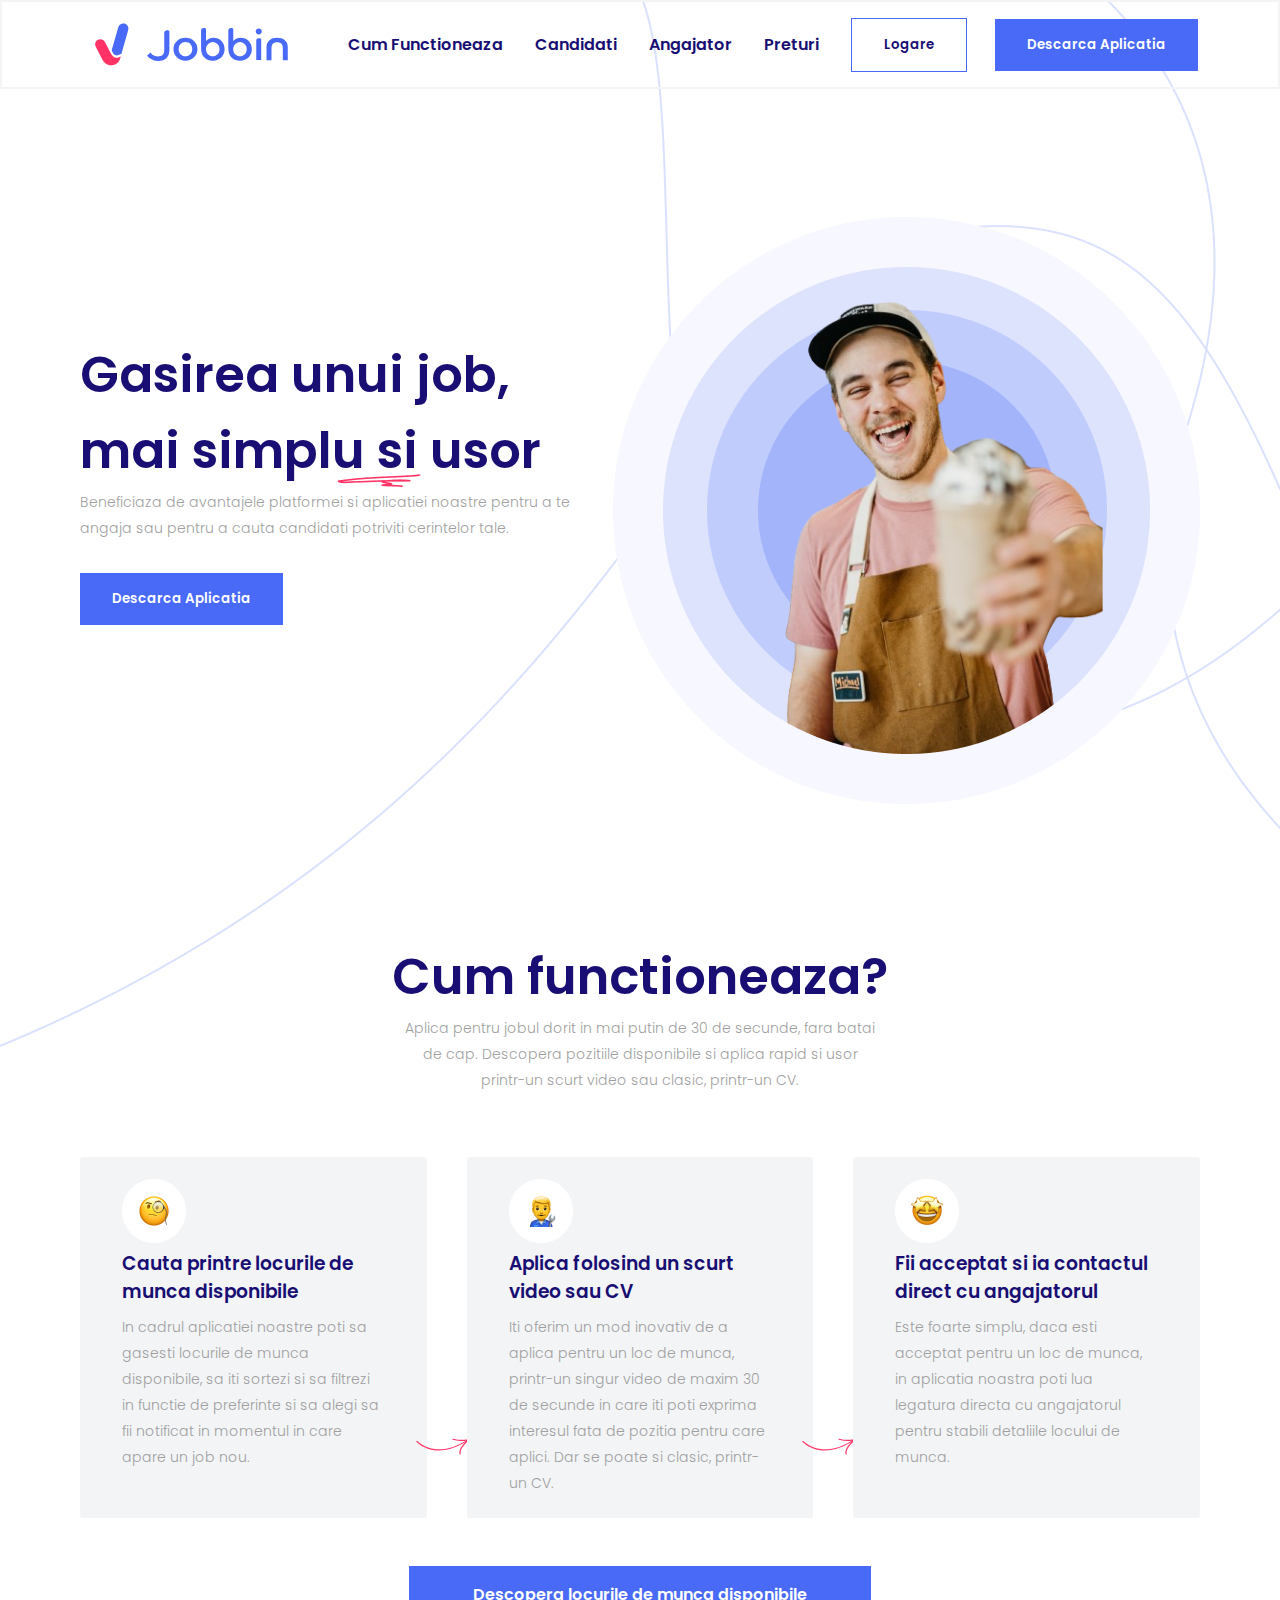
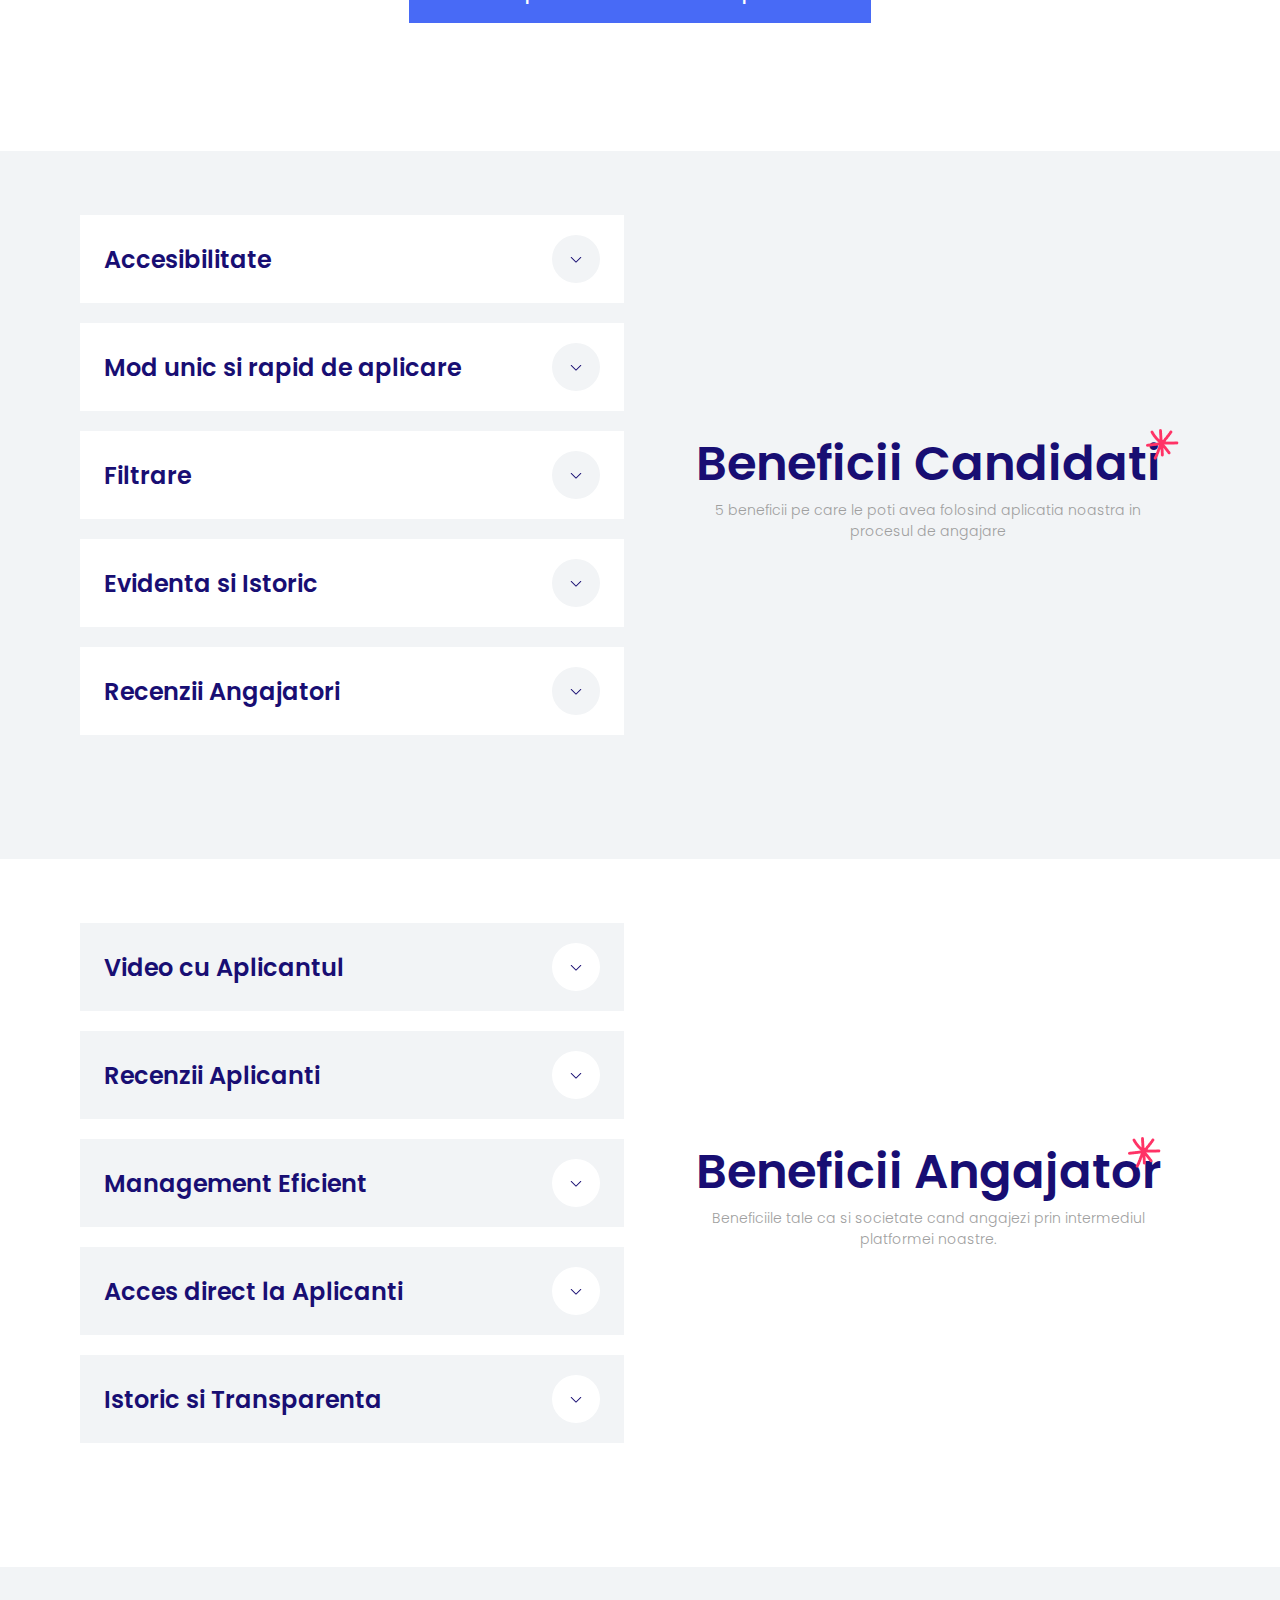
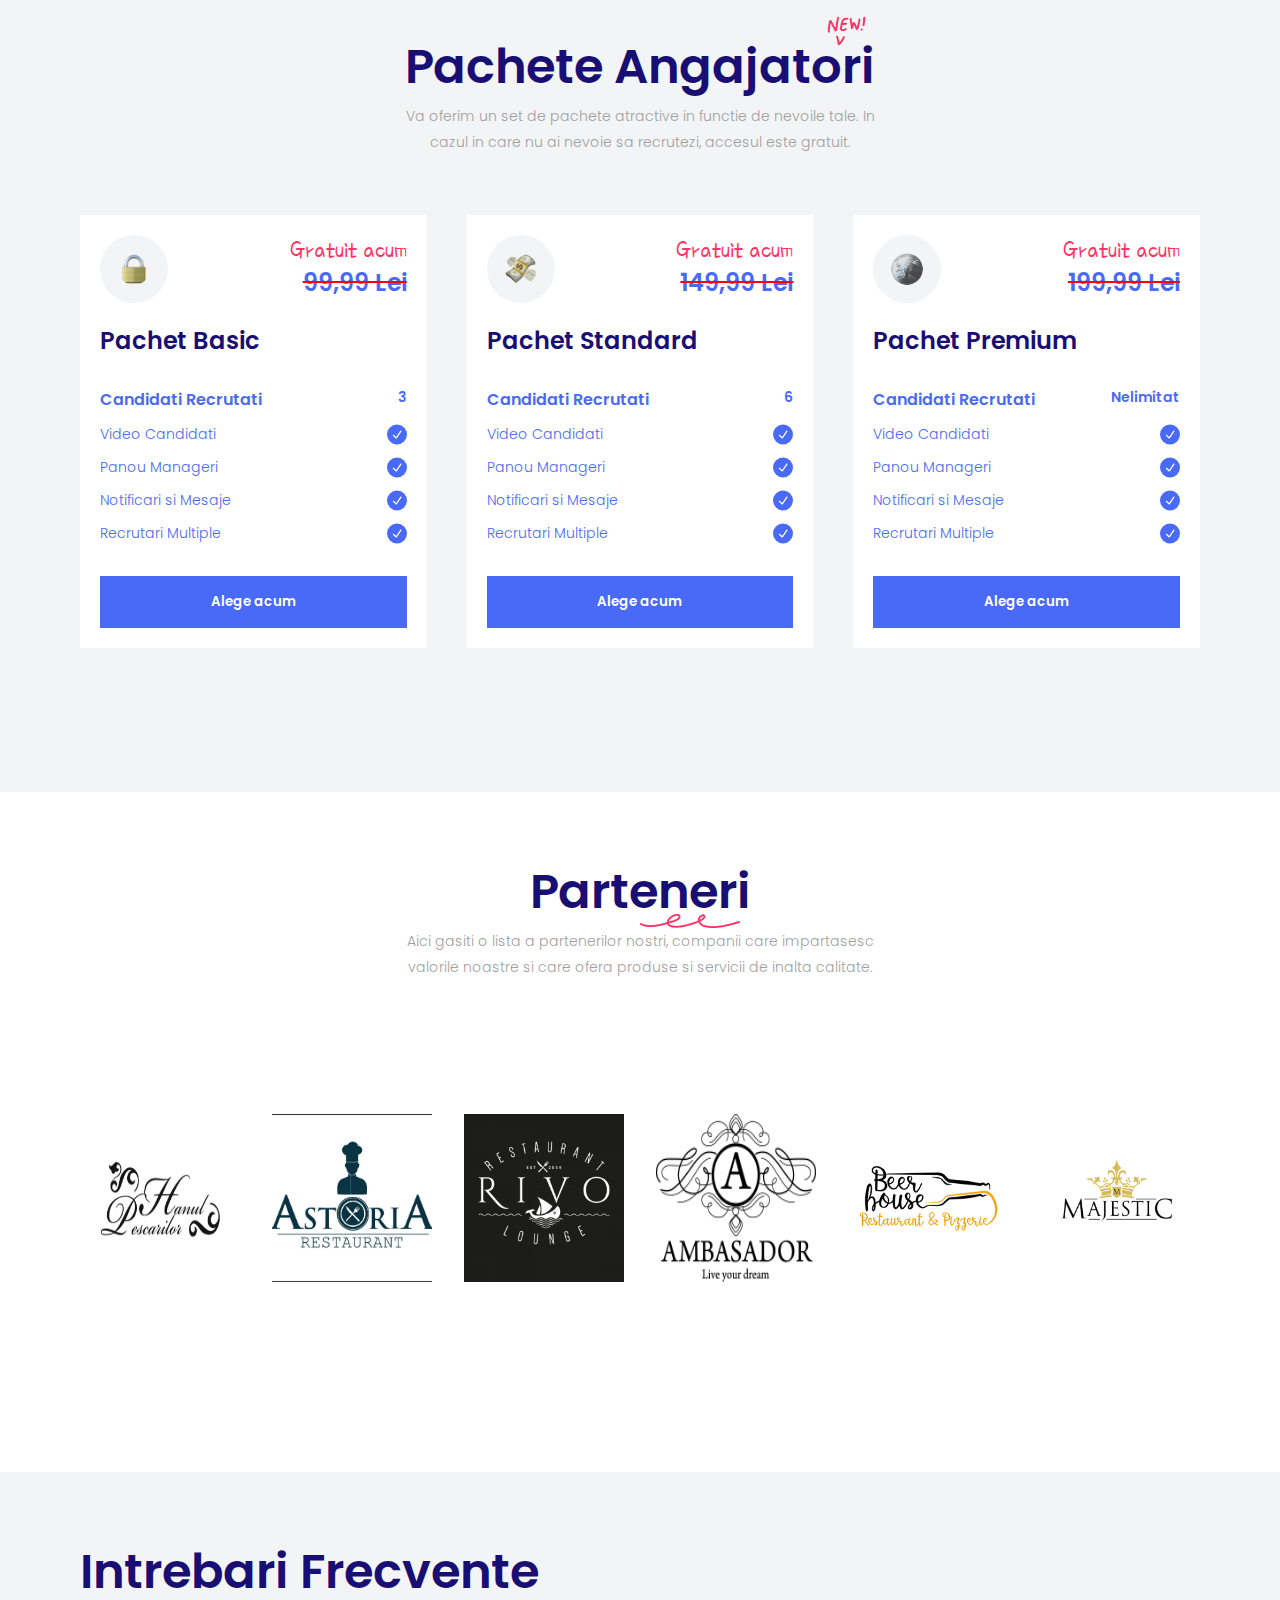
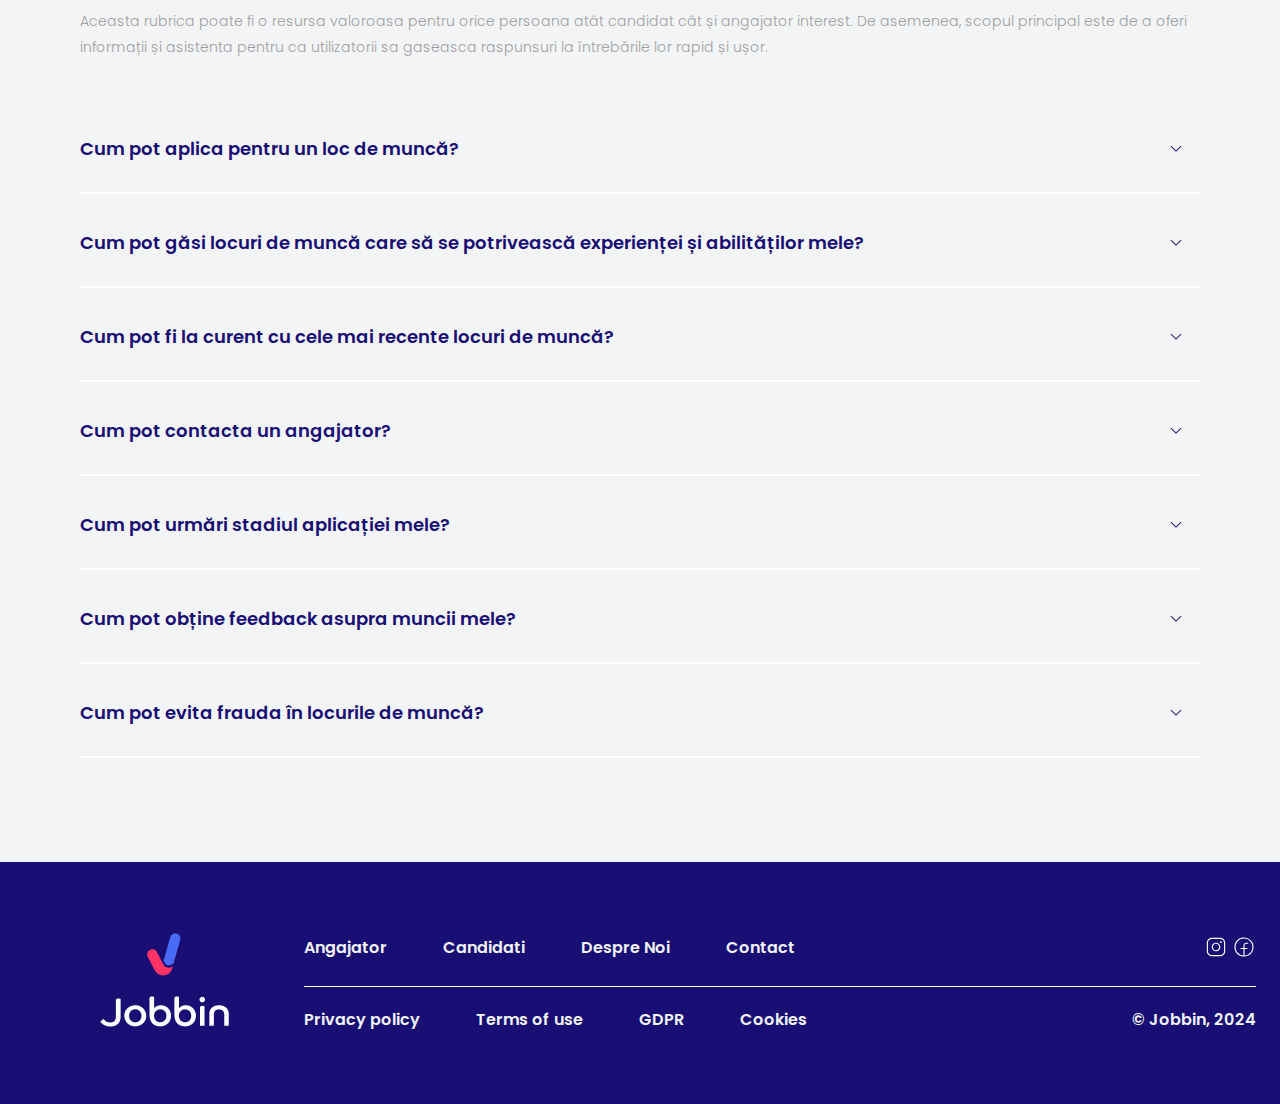
==== commit 6b80891b: "modifications" ====
--- a/index.html
+++ b/index.html
@@ -21,8 +21,8 @@
         <div class="menu-cta">
             <div class="menus-links">
                 <a href="#how-section" class="menus nav-link">Cum Functioneaza</a>
-                <a href="" class="menus nav-link">Candidati</a>
-                <a href="" class="menus nav-link">Angajator</a>
+                <a href="candidati.html" class="menus nav-link">Candidati</a>
+                <a href="angajatori.html" class="menus nav-link">Angajator</a>
                 <a href="#packages" class="menus nav-link">Preturi</a>
             </div>
             <div class="buttons-links">
@@ -309,39 +309,39 @@
                                 <div>
                                     <p class="free-now-text">Gratuit acum</p>
                                     <span class="line-through">
-                                            <span class="price-discount">29,99 Lei</span>
+                                            <span class="price-discount">99,99 Lei</span>
                                         </span>
                                 </div>
                             </div>
                             <h3 class="h3 title-style plan-title">Pachet Basic</h3>
                         </div>
                         <div class="end-date plan-info-item">
-                            <p class="package-details grey-text light-font">End Date:</p>
-                            <p class="plan-info-details">30-11-2021</p>
+                            <p class="package-details package-color package-text">Candidati Recrutati</p>
+                            <p class="plan-info-details">3</p>
                         </div>
                         <div class="fundraising plan-info-item">
-                            <p class="package-details grey-text light-font">
-                                Fundraising Goal
-                            </p>
-                            <p class="plan-info-details">$5.1m</p>
+                            <p class="package-details package-color light-font">
+                                Video Candidati
+                            </p>
+                            <img src="images/blue-tick.svg">
                         </div>
                         <div class="token plan-info-item">
-                            <p class="package-details grey-text light-font">
-                                Token Pricing
-                            </p>
-                            <p class="plan-info-details">$$0.006369</p>
+                            <p class="package-details package-color light-font">
+                                Panou Manageri
+                            </p>
+                            <img src="images/blue-tick.svg">
                         </div>
                         <div class="min-inv plan-info-item">
-                            <p class="package-details grey-text light-font">
-                                Minimum Investment:
-                            </p>
-                            <p class="plan-info-details">$1k</p>
+                            <p class="package-details package-color light-font">
+                                Notificari si Mesaje
+                            </p>
+                            <img src="images/blue-tick.svg">
                         </div>
                         <div class="max-inv plan-info-item">
-                            <p class="package-details grey-text light-font">
-                                Maximum Investment:
-                            </p>
-                            <p class="plan-info-details">$250k</p>
+                            <p class="package-details package-color light-font">
+                                Recrutari Multiple
+                            </p>
+                            <img src="images/blue-tick.svg">
                         </div>
                     </div>
                     <div class="package-btn">
@@ -357,39 +357,39 @@
                                 <div>
                                     <p class="free-now-text">Gratuit acum</p>
                                     <span class="line-through">
-                                            <span class="price-discount">29,99 Lei</span>
+                                            <span class="price-discount">149,99 Lei</span>
                                         </span>
                                 </div>
                             </div>
                             <h3 class="h3 title-style plan-title">Pachet Standard</h3>
                         </div>
                         <div class="end-date plan-info-item">
-                            <p class="package-details grey-text light-font">End Date:</p>
-                            <p class="plan-info-details">31-11-2021</p>
+                            <p class="package-details package-color package-text">Candidati Recrutati</p>
+                            <p class="plan-info-details">6</p>
                         </div>
                         <div class="fundraising plan-info-item">
-                            <p class="package-details grey-text light-font">
-                                Fundraising Goal
-                            </p>
-                            <p class="plan-info-details">$5.1m</p>
+                            <p class="package-details package-color light-font">
+                                Video Candidati
+                            </p>
+                            <img src="images/blue-tick.svg">
                         </div>
                         <div class="token plan-info-item">
-                            <p class="package-details grey-text light-font">
-                                Token Pricing
-                            </p>
-                            <p class="plan-info-details">$$0.006369</p>
+                            <p class="package-details package-color light-font">
+                                Panou Manageri
+                            </p>
+                            <img src="images/blue-tick.svg">
                         </div>
                         <div class="min-inv plan-info-item">
-                            <p class="package-details grey-text light-font">
-                                Minimum Investment:
-                            </p>
-                            <p class="plan-info-details">$1k</p>
+                            <p class="package-details package-color light-font">
+                                Notificari si Mesaje
+                            </p>
+                            <img src="images/blue-tick.svg">
                         </div>
                         <div class="max-inv plan-info-item">
-                            <p class="package-details grey-text light-font">
-                                Maximum Investment:
-                            </p>
-                            <p class="plan-info-details">$250k</p>
+                            <p class="package-details package-color light-font">
+                                Recrutari Multiple
+                            </p>
+                            <img src="images/blue-tick.svg">
                         </div>
                     </div>
                     <div class="package-btn">
@@ -397,7 +397,6 @@
                     </div>
                 </div>
 
-                <!-- TODO -- trebuie sa iei toate imaginile iar dar fara bg -> moon, lock and money pack si sa le faci tu bg cu border-radius, bg color..etc, am facut pentru carret acelasi lucru, uita-te acolo -->
                 <div class="package">
                     <div class="third-package">
                         <div class="package-title">
@@ -406,39 +405,39 @@
                                 <div>
                                     <p class="free-now-text">Gratuit acum</p>
                                     <span class="line-through">
-                                            <span class="price-discount">29,99 Lei</span>
+                                            <span class="price-discount">199,99 Lei</span>
                                         </span>
                                 </div>
                             </div>
                             <h3 class="h3 title-style plan-title">Pachet Premium</h3>
                         </div>
                         <div class="end-date plan-info-item">
-                            <p class="package-details grey-text light-font">End Date:</p>
-                            <p class="plan-info-details">$5.1m</p>
+                            <p class="package-details package-color package-text">Candidati Recrutati</p>
+                            <p class="plan-info-details package-text">Nelimitat</p>
                         </div>
                         <div class="fundraising plan-info-item">
-                            <p class="package-details grey-text light-font">
-                                Fundraising Goal
-                            </p>
-                            <p class="plan-info-details">$5.1m</p>
+                            <p class="package-details package-color light-font">
+                                Video Candidati
+                            </p>
+                            <img src="images/blue-tick.svg">
                         </div>
                         <div class="token plan-info-item">
-                            <p class="package-details grey-text light-font">
-                                Token Pricing
-                            </p>
-                            <p class="plan-info-details">$$0.006369</p>
+                            <p class="package-details package-color light-font">
+                                Panou Manageri
+                            </p>
+                            <img src="images/blue-tick.svg">
                         </div>
                         <div class="min-inv plan-info-item">
-                            <p class="package-details grey-text light-font">
-                                Minimum Investment:
-                            </p>
-                            <p class="plan-info-details">$1k</p>
+                            <p class="package-details package-color light-font">
+                                Notificari si Mesaje
+                            </p>
+                            <img src="images/blue-tick.svg">
                         </div>
                         <div class="max-inv plan-info-item">
-                            <p class="package-details grey-text light-font">
-                                Maximum Investment:
-                            </p>
-                            <p class="plan-info-details">$250k</p>
+                            <p class="package-details package-color light-font">
+                                Recrutari Multiple
+                            </p>
+                            <img src="images/blue-tick.svg">
                         </div>
                     </div>
                     <div class="package-btn">
@@ -481,12 +480,14 @@
                     </div>
                 </div>
 
-                <div class=" icons-prt prt-last">
-                    <img class="parteners-img" src="./images/beer-house-oradea.png"/>
-                </div>
-
-                <div class=" icons-prt prt-last">
-                    <img class="parteners-img" src="./images/majestic.jpeg"/>
+                <div class="prt-two-group">
+                    <div class=" icons-prt ">
+                        <img class="parteners-img" src="./images/beer-house-oradea.png"/>
+                    </div>
+
+                    <div class=" icons-prt ">
+                        <img class="parteners-img" src="./images/majestic.jpeg"/>
+                    </div>
                 </div>
             </div>
         </div>
@@ -612,9 +613,9 @@
             <div class="footer-navigate-links">
                 <div class="f-nav-links">
                     <a class="text-link" href="angajatori.html">Angajator</a>
-                    <a class="text-link" href="candidati.html">Candidat</a>
-                    <a class="text-link" href="./about-page.html">Despre Noi</a>
-                    <a class="text-link" href="./contact-page.html">Contact</a>
+                    <a class="text-link" href="candidati.html">Candidati</a>
+                    <a class="text-link" href="about.html">Despre Noi</a>
+                    <a class="text-link" href="contact.html">Contact</a>
                 </div>
                 <div class="footer-socials">
                     <a href="#"><img src="./images/instagram-logo-light.svg"></a>
--- a/style.css
+++ b/style.css
@@ -642,6 +642,15 @@
   font-size: 24px;
 }
 
+.package-color {
+  color:#486AF6;
+  text-align: end;
+}
+
+.package-text {
+  font-family: Poppins;
+}
+
 .btn-pack {
   width: 100%;
   padding: 16px 32px;
@@ -757,7 +766,13 @@
 #red-highlight-main {
   position: absolute;
   bottom: -12px;
-  right: 600px;
+  right: 128px;
+}
+
+#red-highlight-main-candidates {
+  position: absolute;
+  bottom: -12px;
+  right: 148px;
 }
 
 #lp-main-mobile {
@@ -875,7 +890,11 @@
 }
 
 .employer-candidate1 {
-  /*right: 250px !important;*/
+  right: 250px !important;
+}
+
+.candidate-red-underline {
+  top: 64px;
 }
 
 .blue-section .main-text-title-employer {
@@ -1011,6 +1030,10 @@
 
   .bg-lines {
     display: none;
+  }
+
+  .candidate-red-underline {
+    top: 48px;
   }
 
   .desktop-container {
@@ -1211,8 +1234,8 @@
   }
 
   .icons-prt {
-    padding-top: 50px;
-    padding-bottom: 50px;
+    padding-top: 20px;
+    padding-bottom: 20px;
   }
 
   .nav-logo {
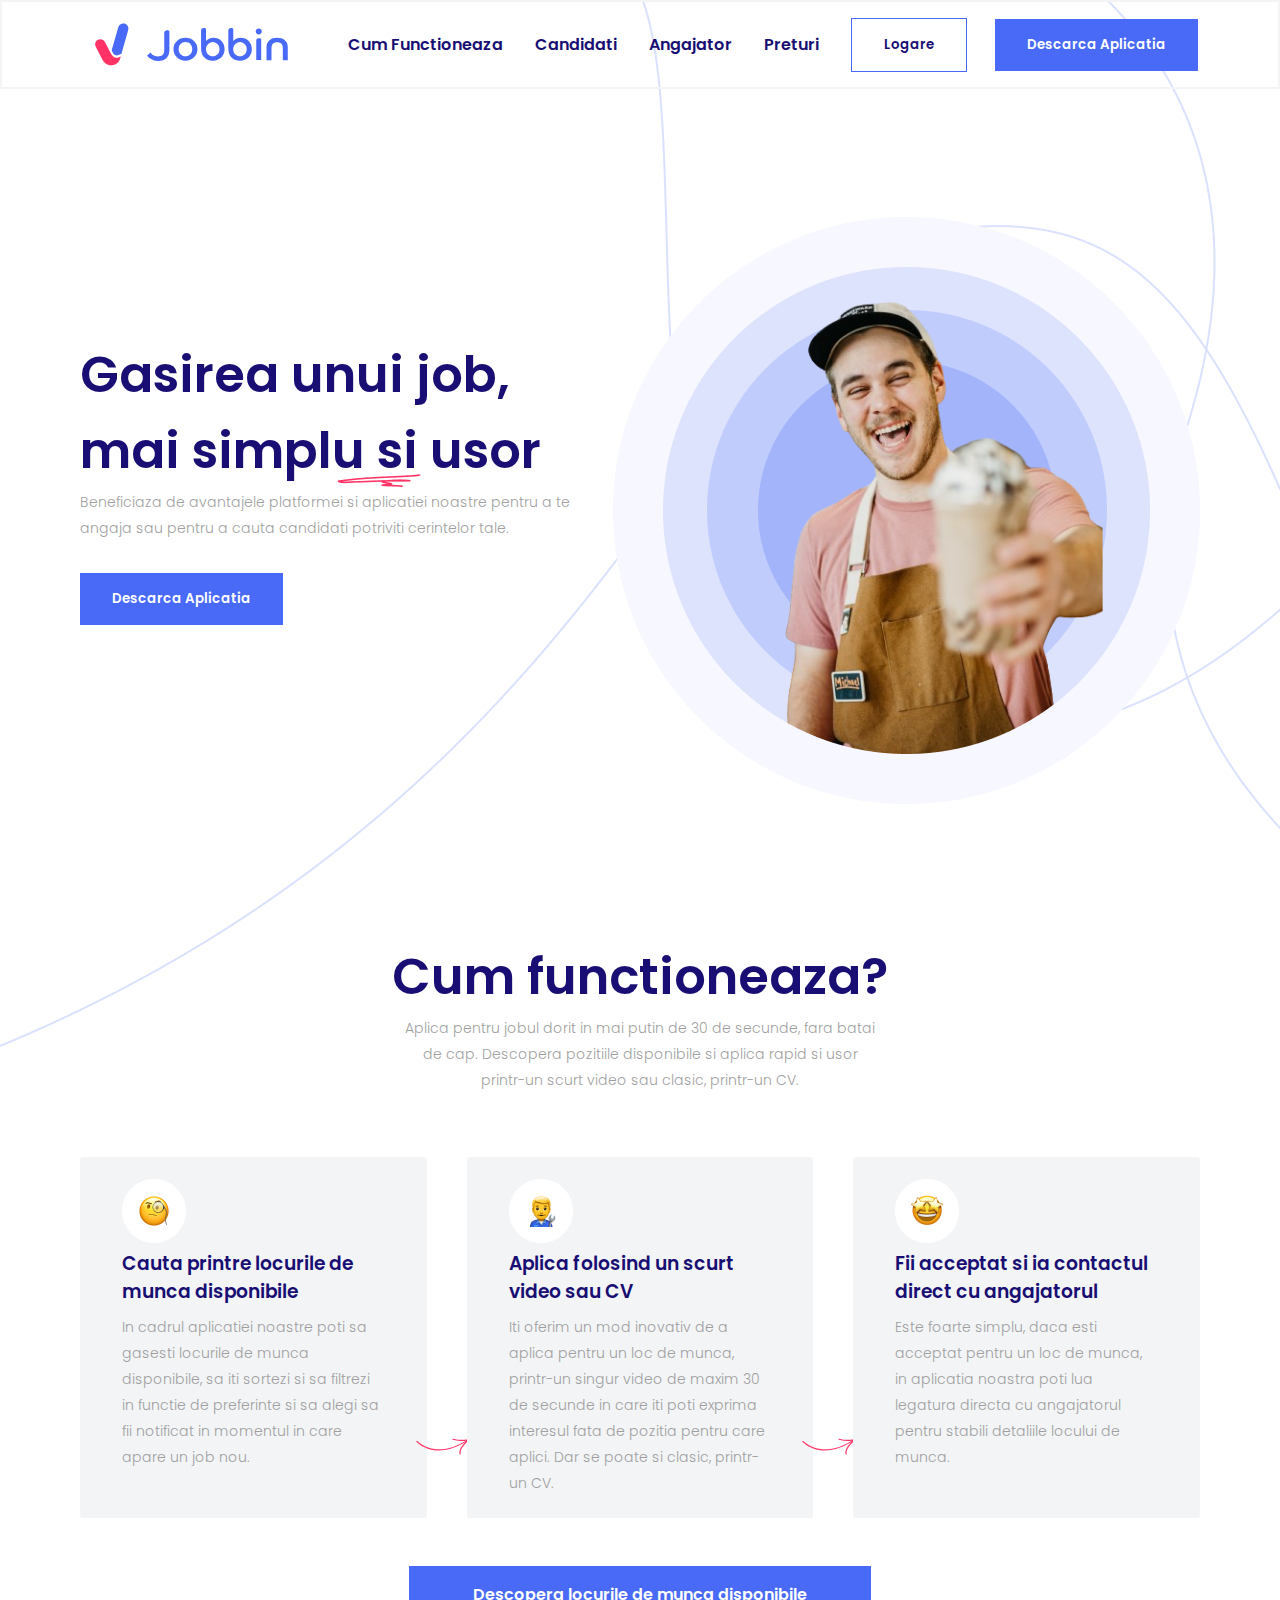
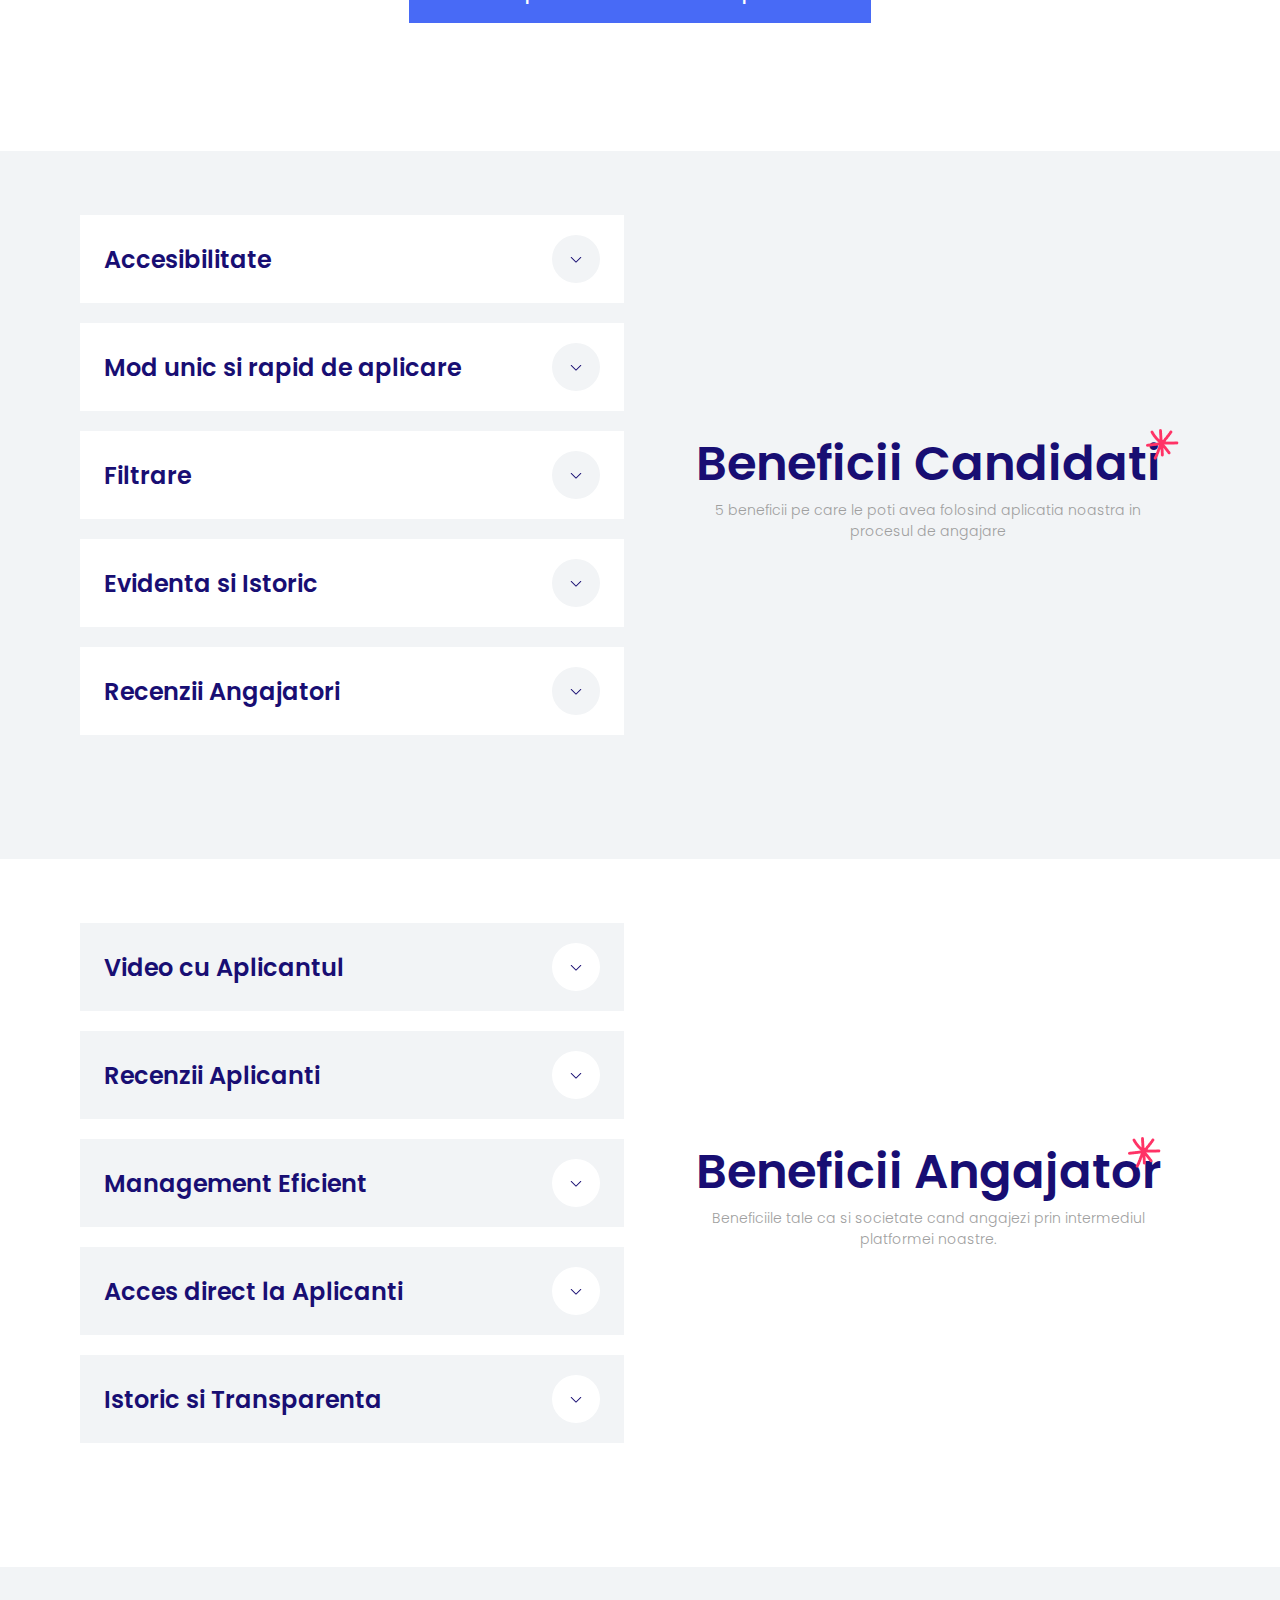
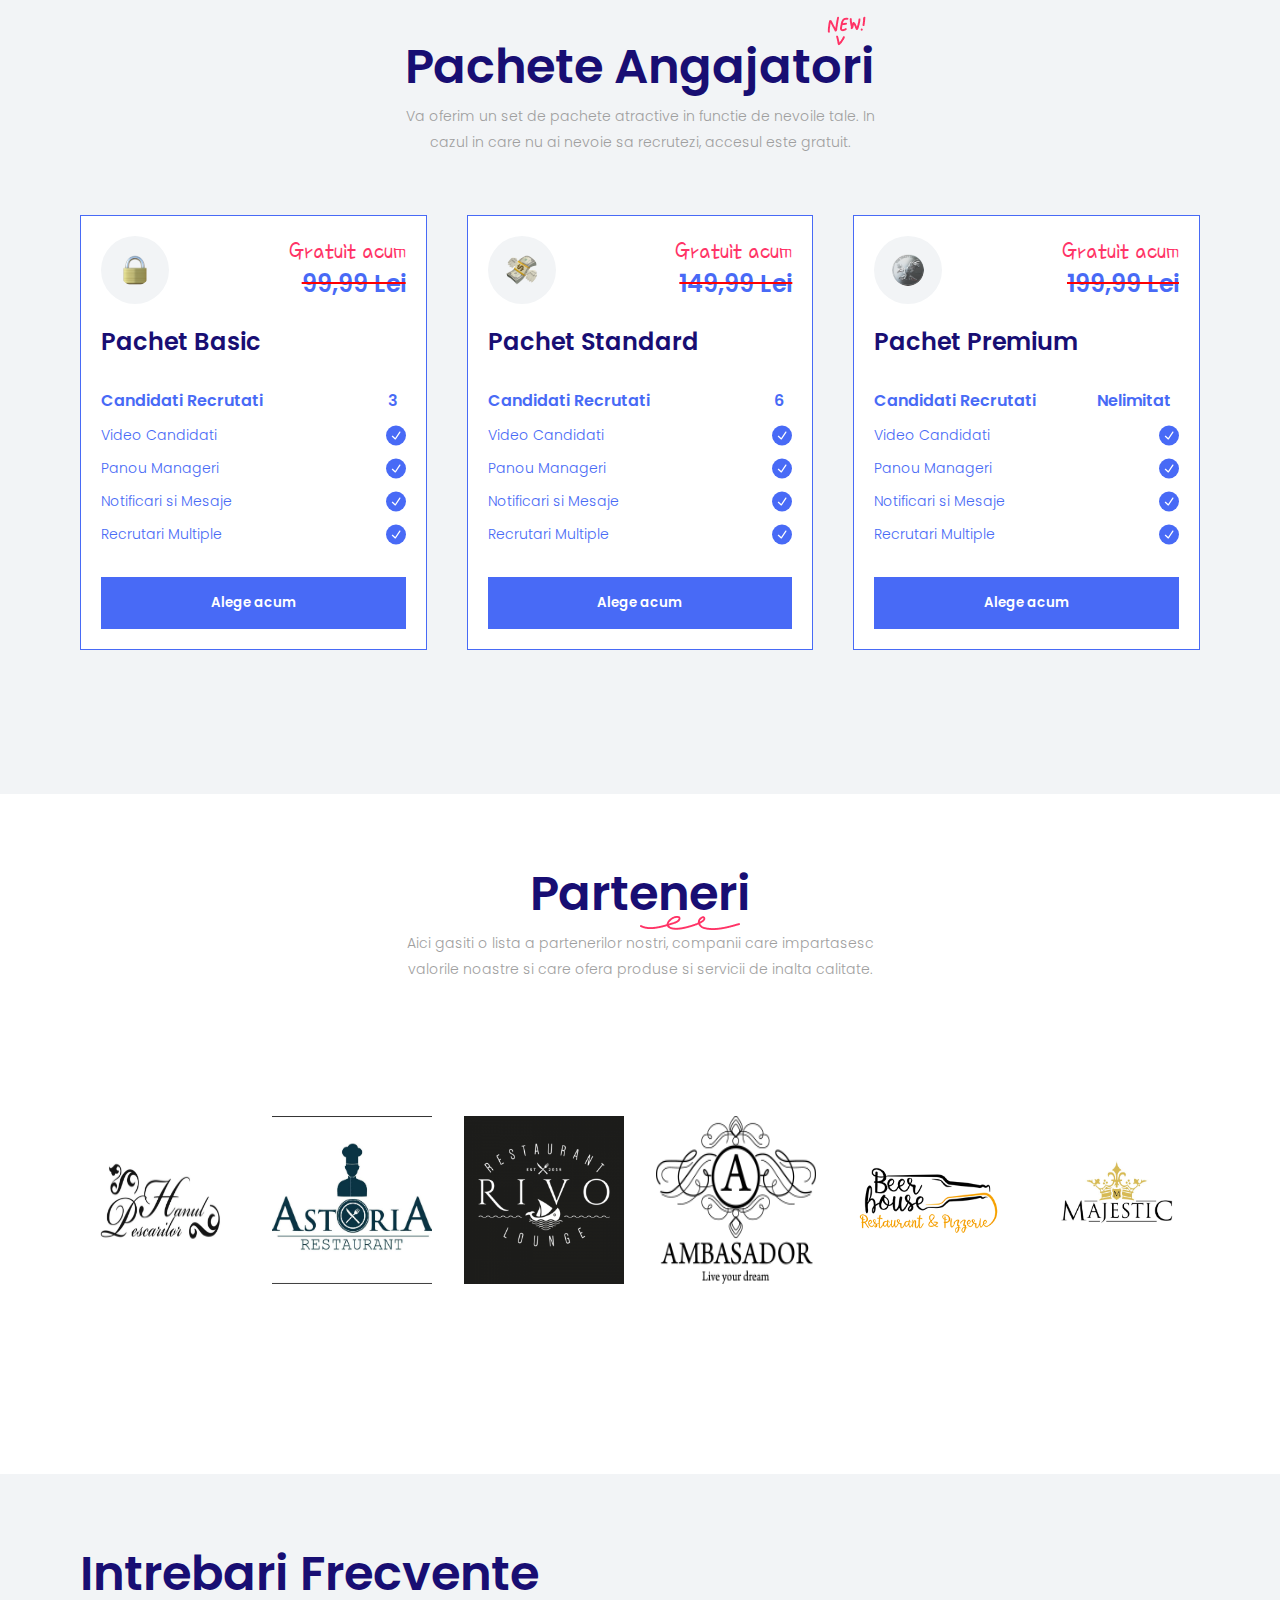
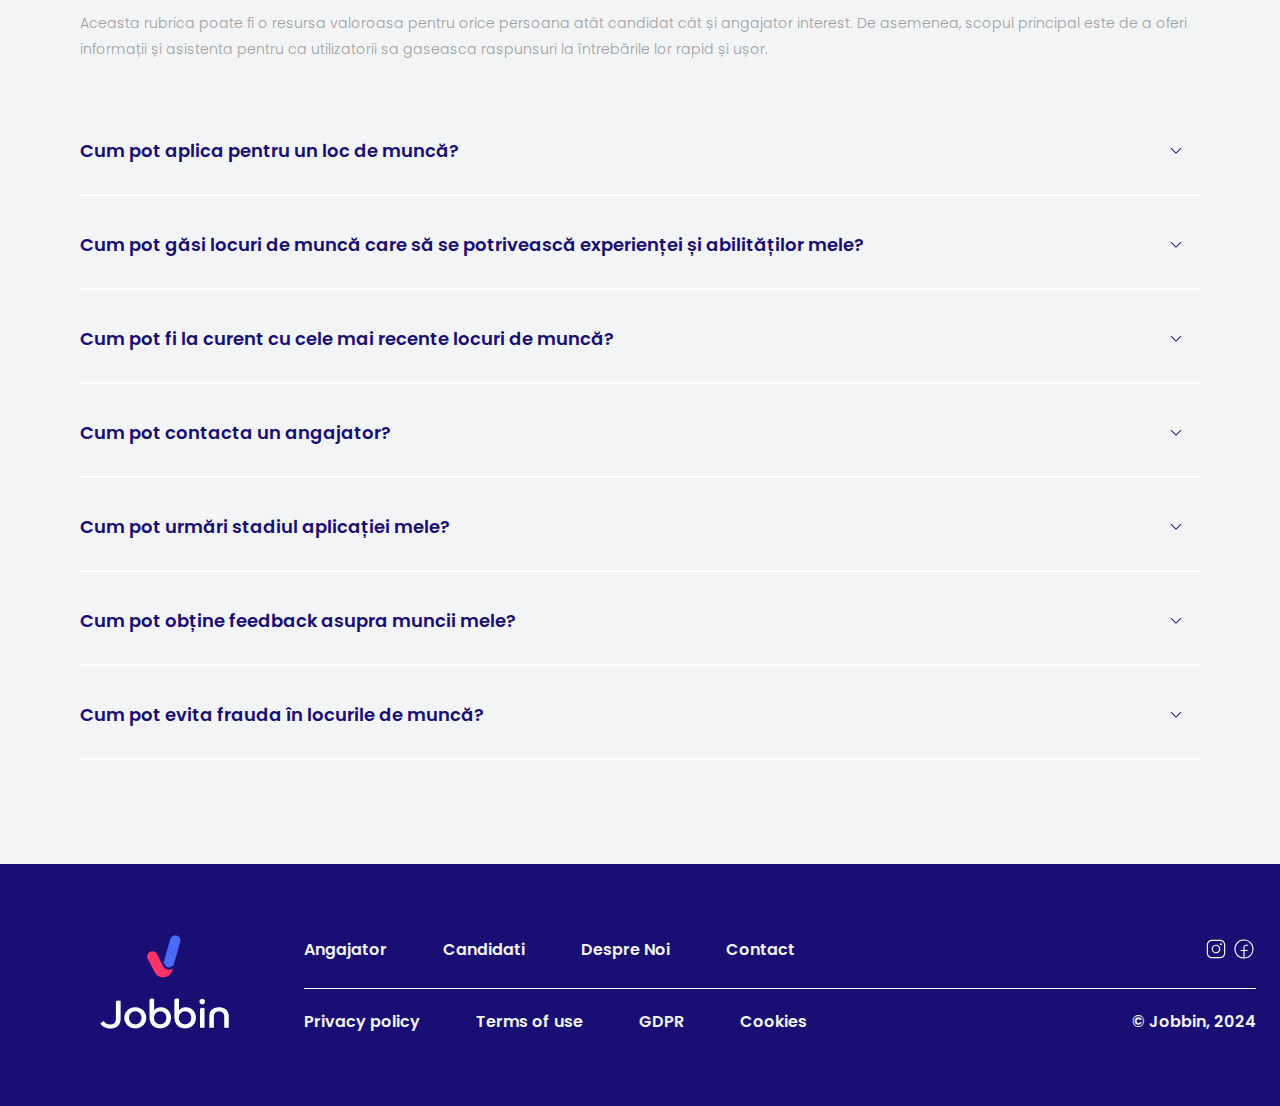
==== commit 55076362: "wip" ====
--- a/index.html
+++ b/index.html
@@ -4,6 +4,7 @@
 <meta name="viewport" content="width=device-width,initial-scale=1"/>
 <title>Jobbin</title>
 <link href="style.css" rel="stylesheet" type="text/css"/>
+<link rel="icon" type="image/x-icon" href="/images/jobbin-icon.png">
 <script src="./script.js"></script>
 
 <head></head>
--- a/style.css
+++ b/style.css
@@ -191,8 +191,9 @@
 }
 
 .plan-info-details {
-  font-size: 14px;
+  /*font-size: 14px;*/
   color:#486AF6;
+  padding-right: 8px;
 }
 
 .bg-lines {
@@ -614,6 +615,7 @@
   padding: 20px;
   text-align: left;
   background: white;
+  border: 1px solid #486af6;
 }
 
 .package-btn {
@@ -710,6 +712,10 @@
   padding-top: 24px;
   padding-bottom: 20px;
   border-bottom: 2px solid white;
+}
+
+.q-selection.candidatates {
+  border-color: #f2f4f6;
 }
 
 .frequent-questions {
@@ -893,6 +899,10 @@
   right: 250px !important;
 }
 
+.employer-red-highlight {
+  top: 64px;
+}
+
 .candidate-red-underline {
   top: 64px;
 }
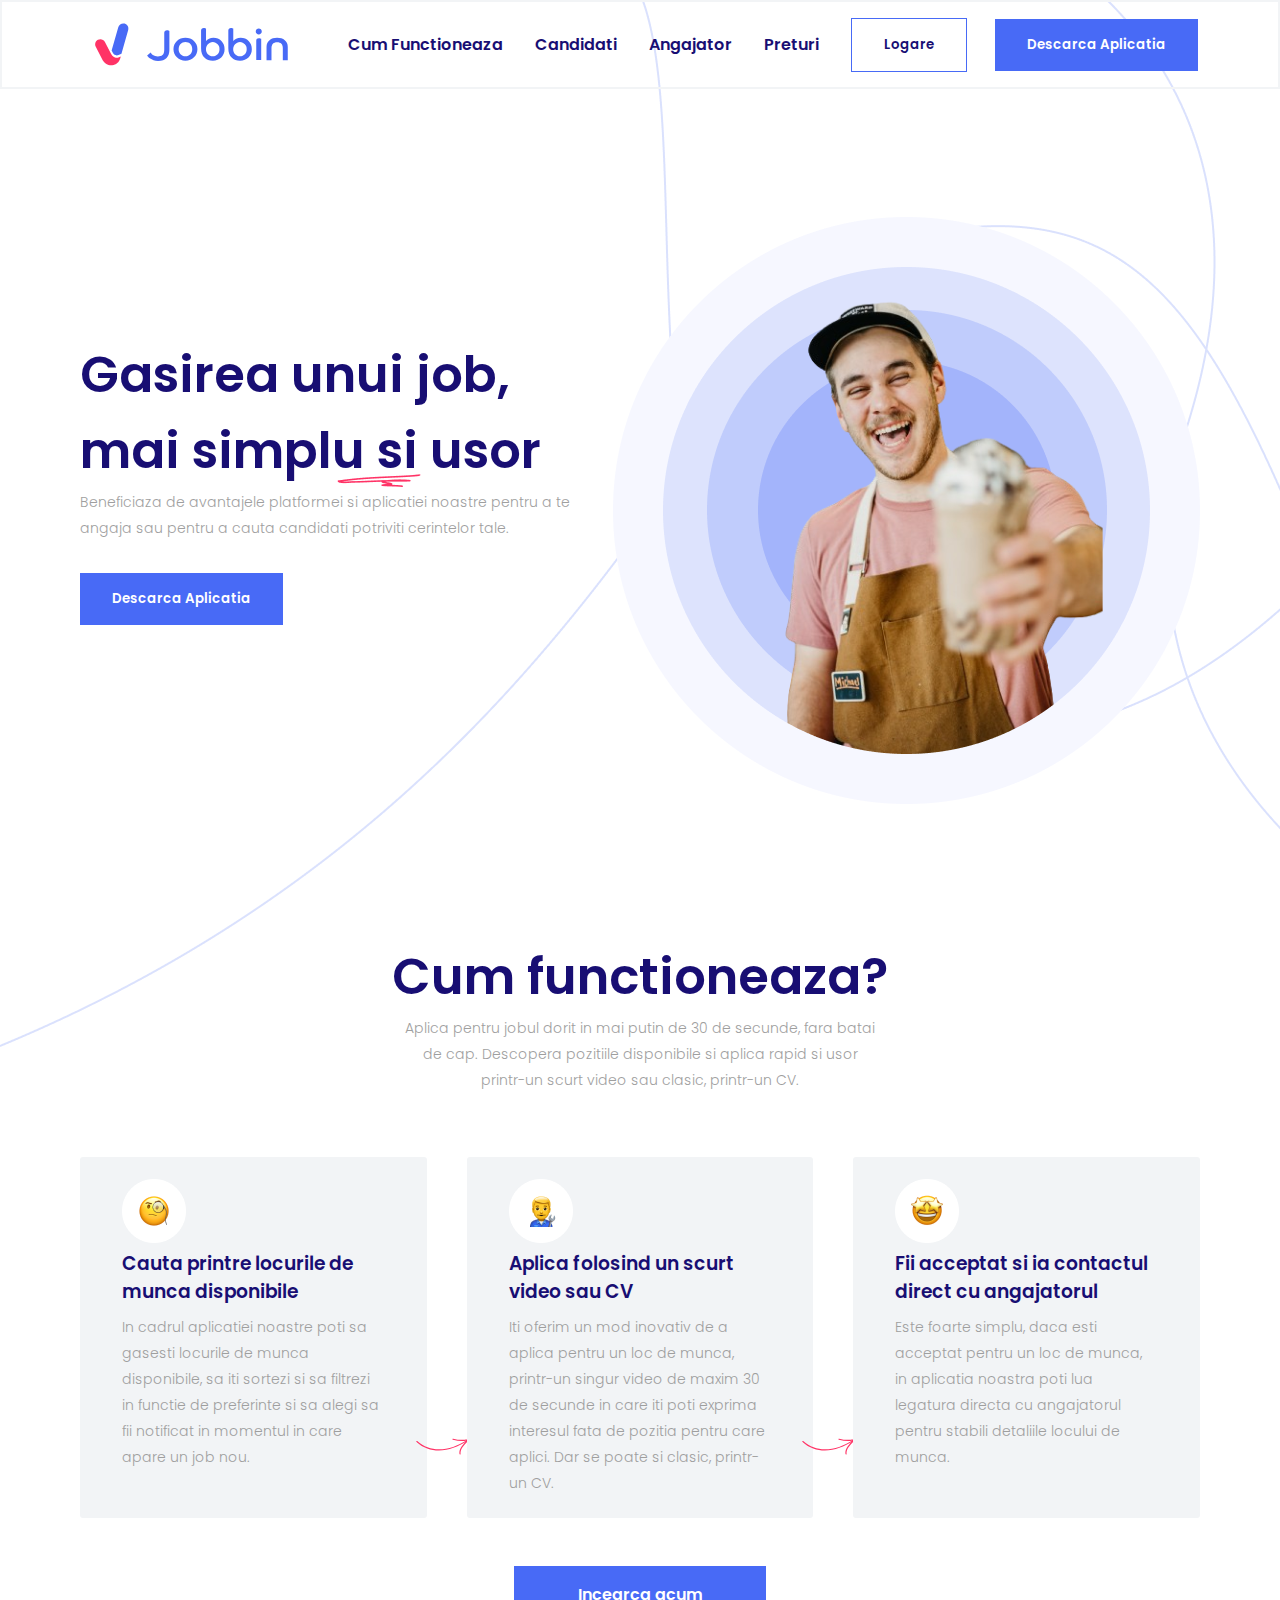
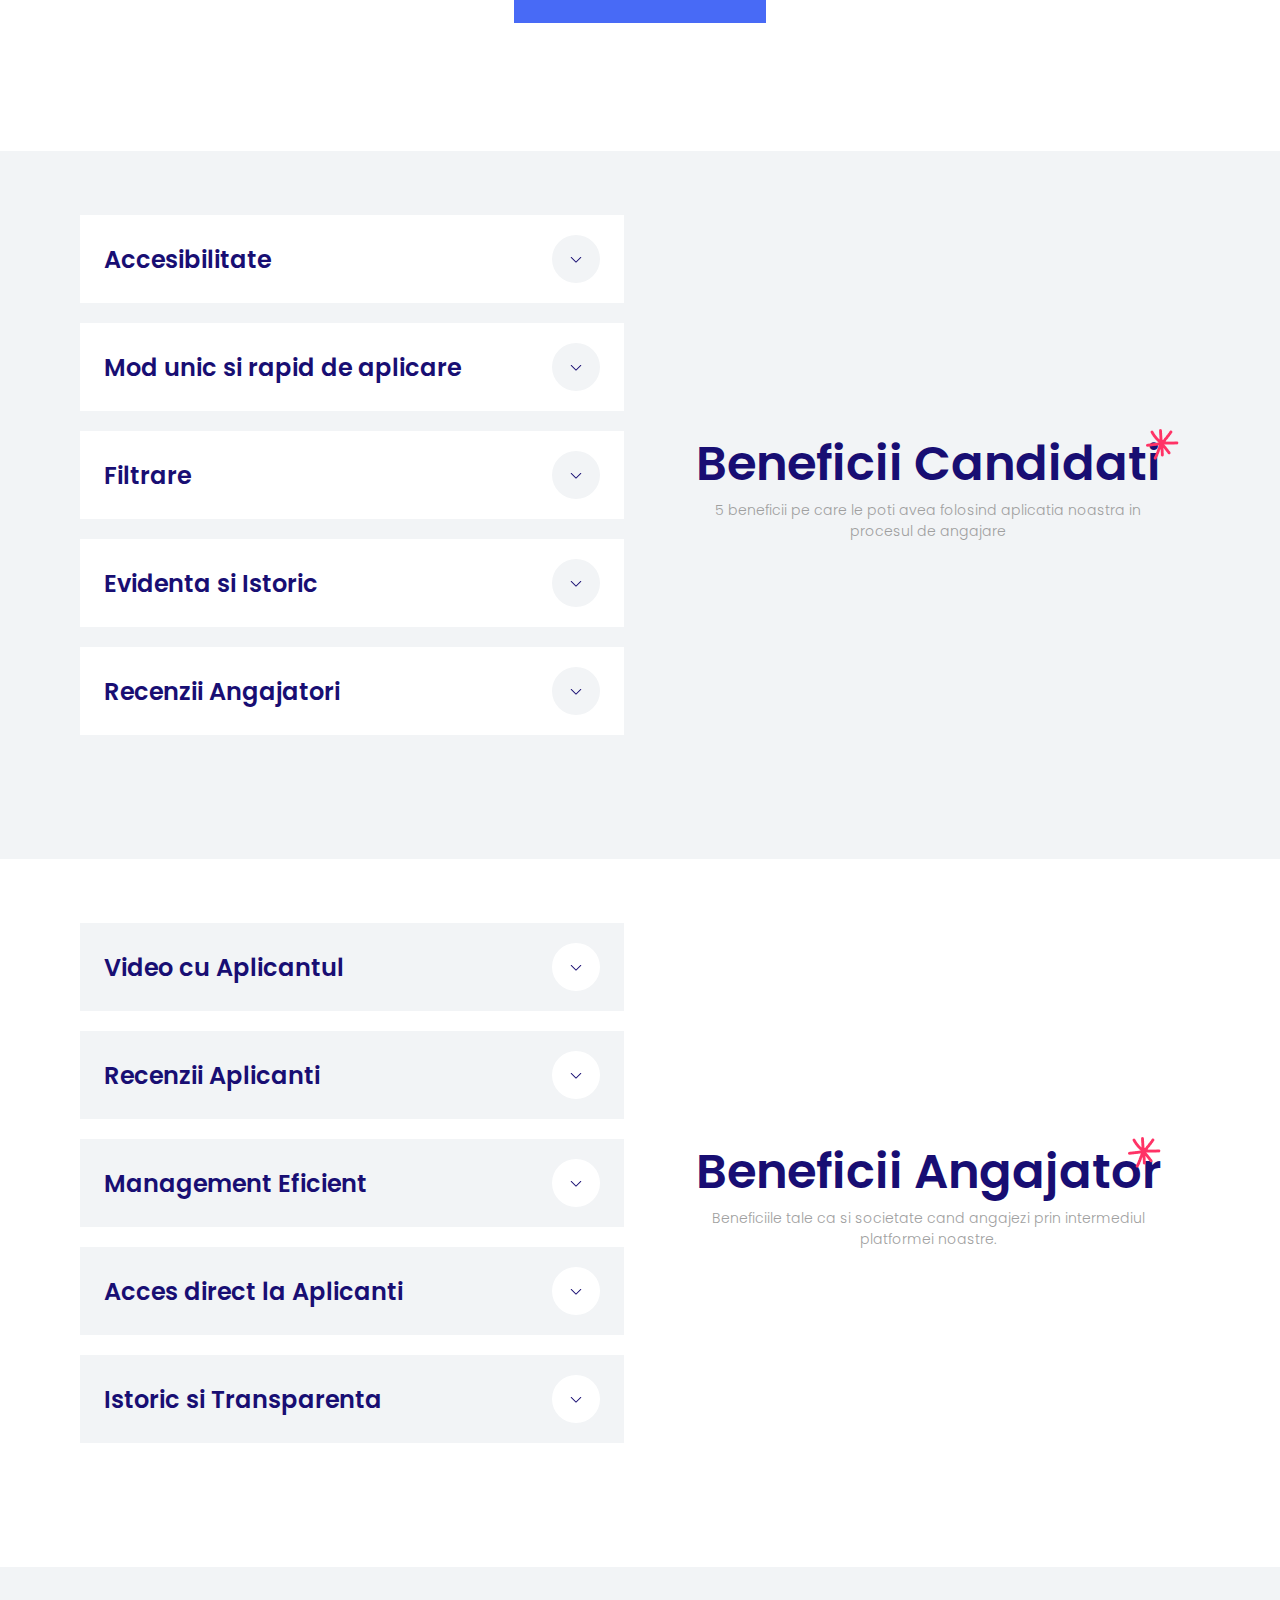
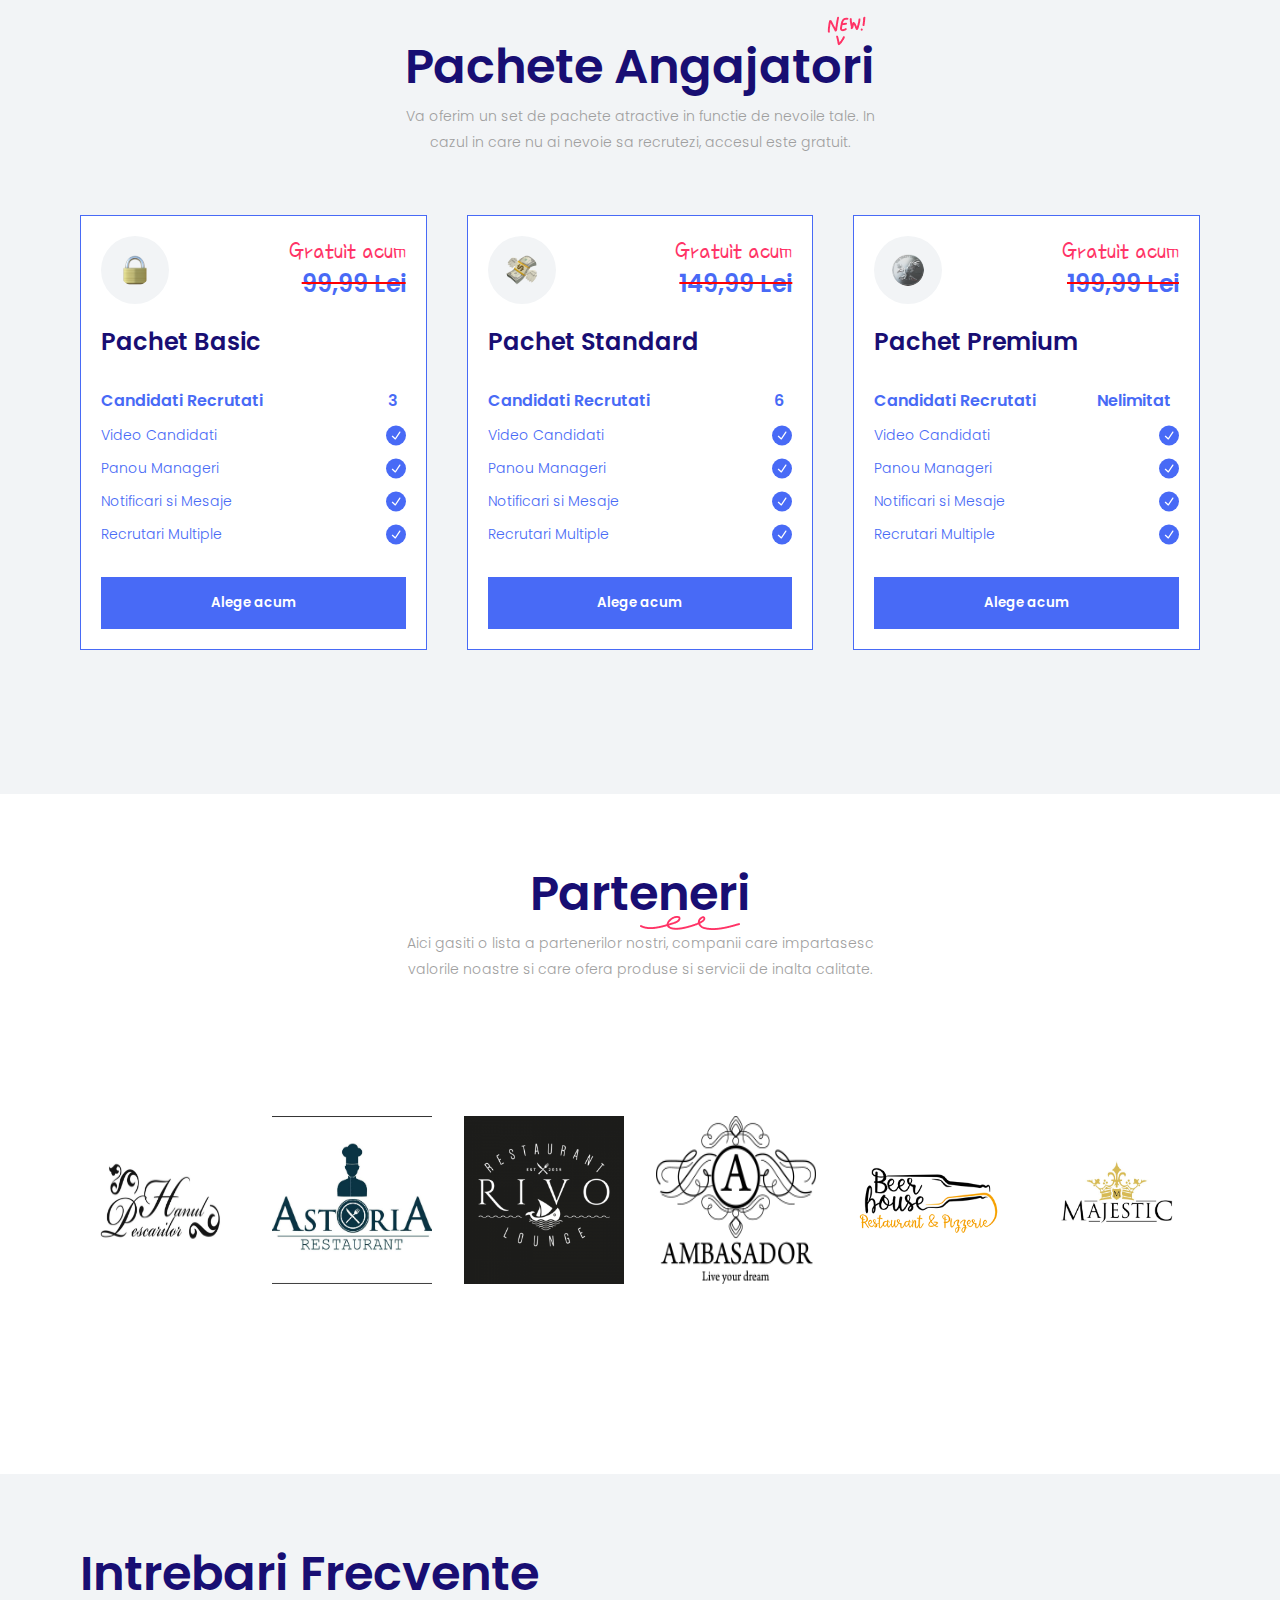
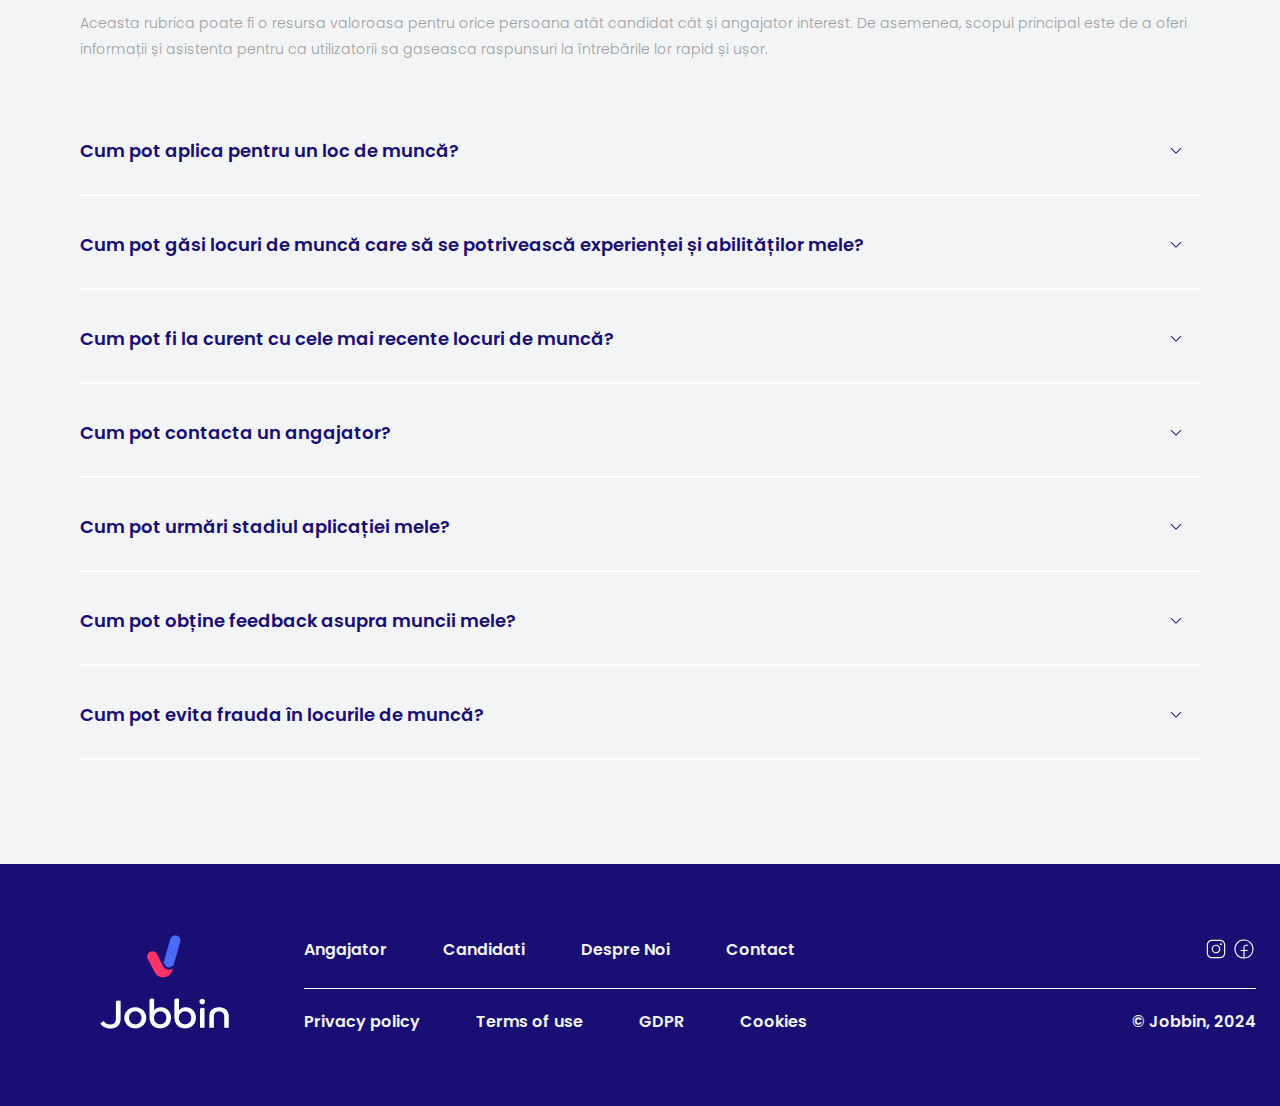
==== commit 58688497: "wip" ====
--- a/index.html
+++ b/index.html
@@ -113,8 +113,8 @@
                     </div>
 
                     <div class="btn">
-                        <a href="#download-app" class="get-started-btn">Descopera locurile de munca disponibile</a>
-                        <!--                        <button class="get-started-btn">Descopera locurile de munca disponibile</button>-->
+                        <a href="#download-app" class="get-started-btn">Incearca acum</a>
+                        <!--                        <button class="get-started-btn">Incearca acum</button>-->
                     </div>
                 </div>
             </div>
--- a/style.css
+++ b/style.css
@@ -517,6 +517,10 @@
   padding-bottom: 0px;
   background-color: #f2f4f6;
 }
+
+.benefits.employer .dropdowns-employer {
+  background-color: white;
+ }
 
 .dropdown-title {
   color: #180e73;
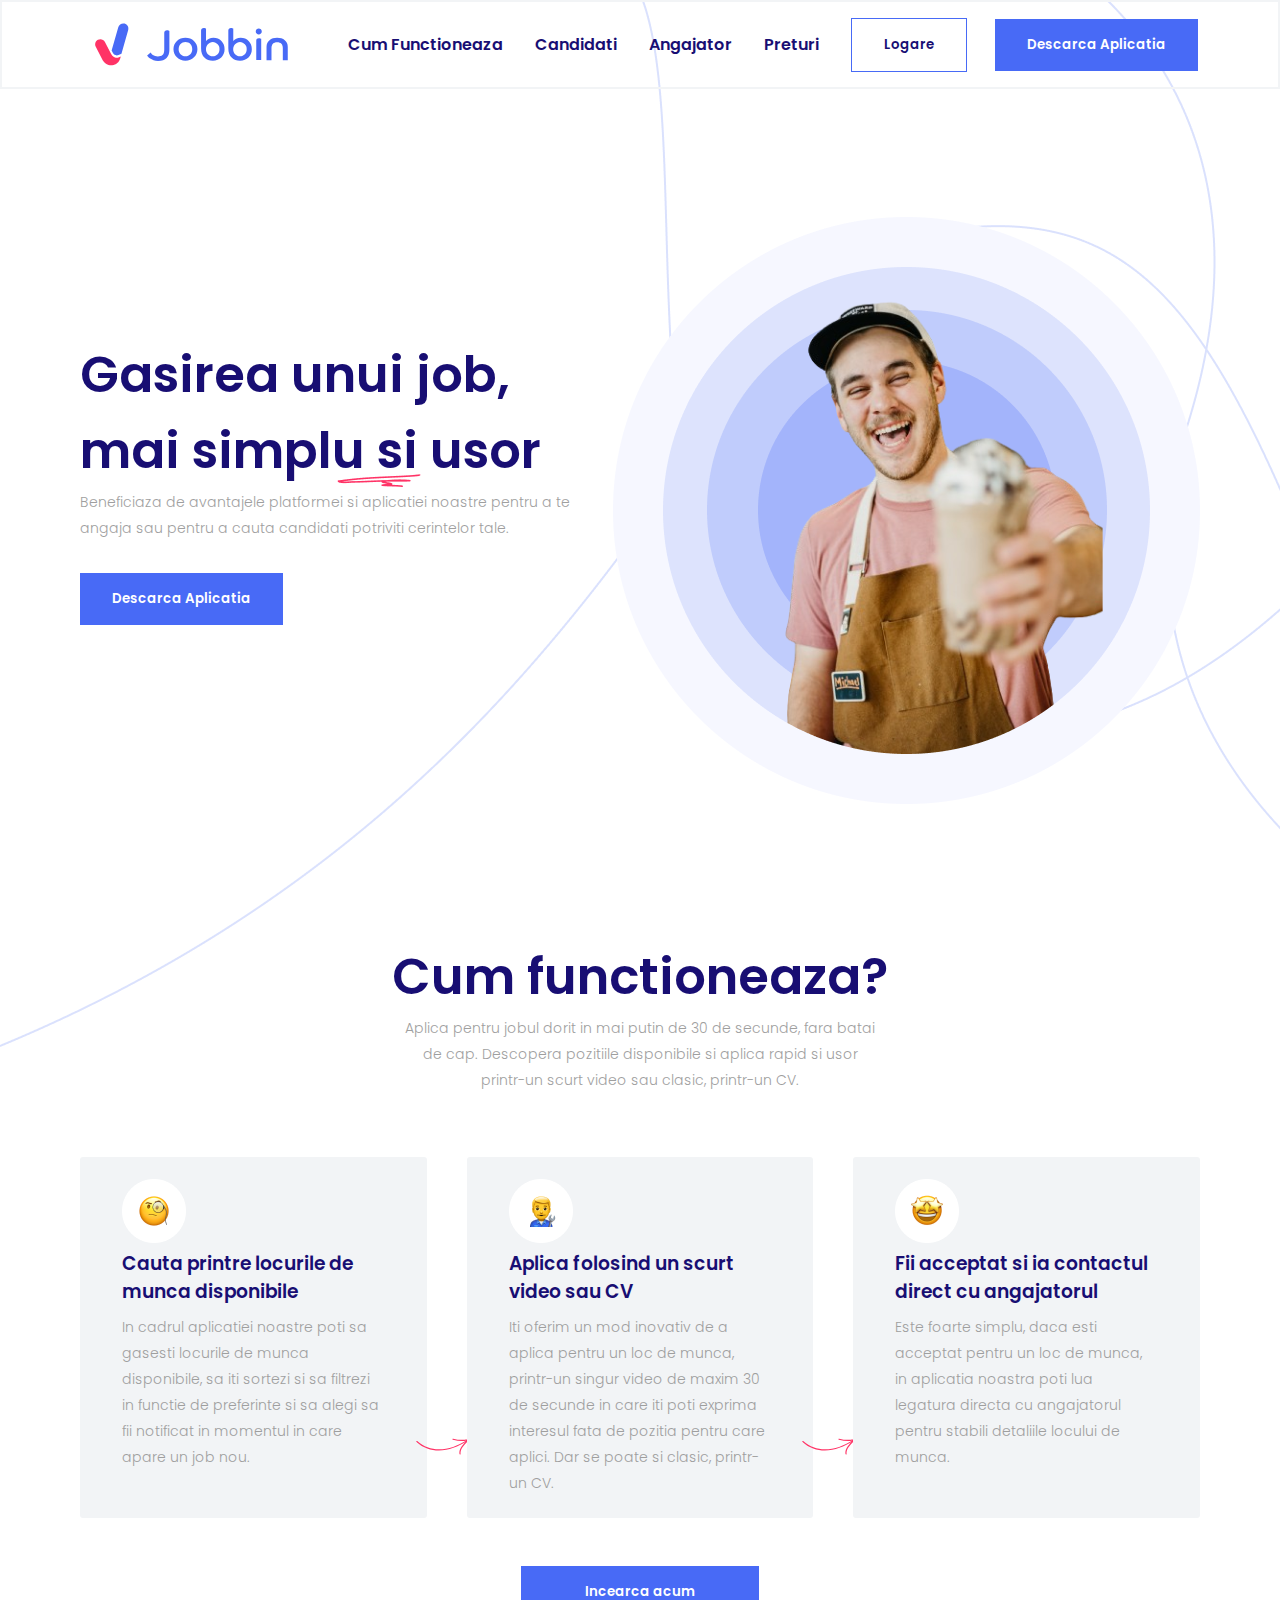
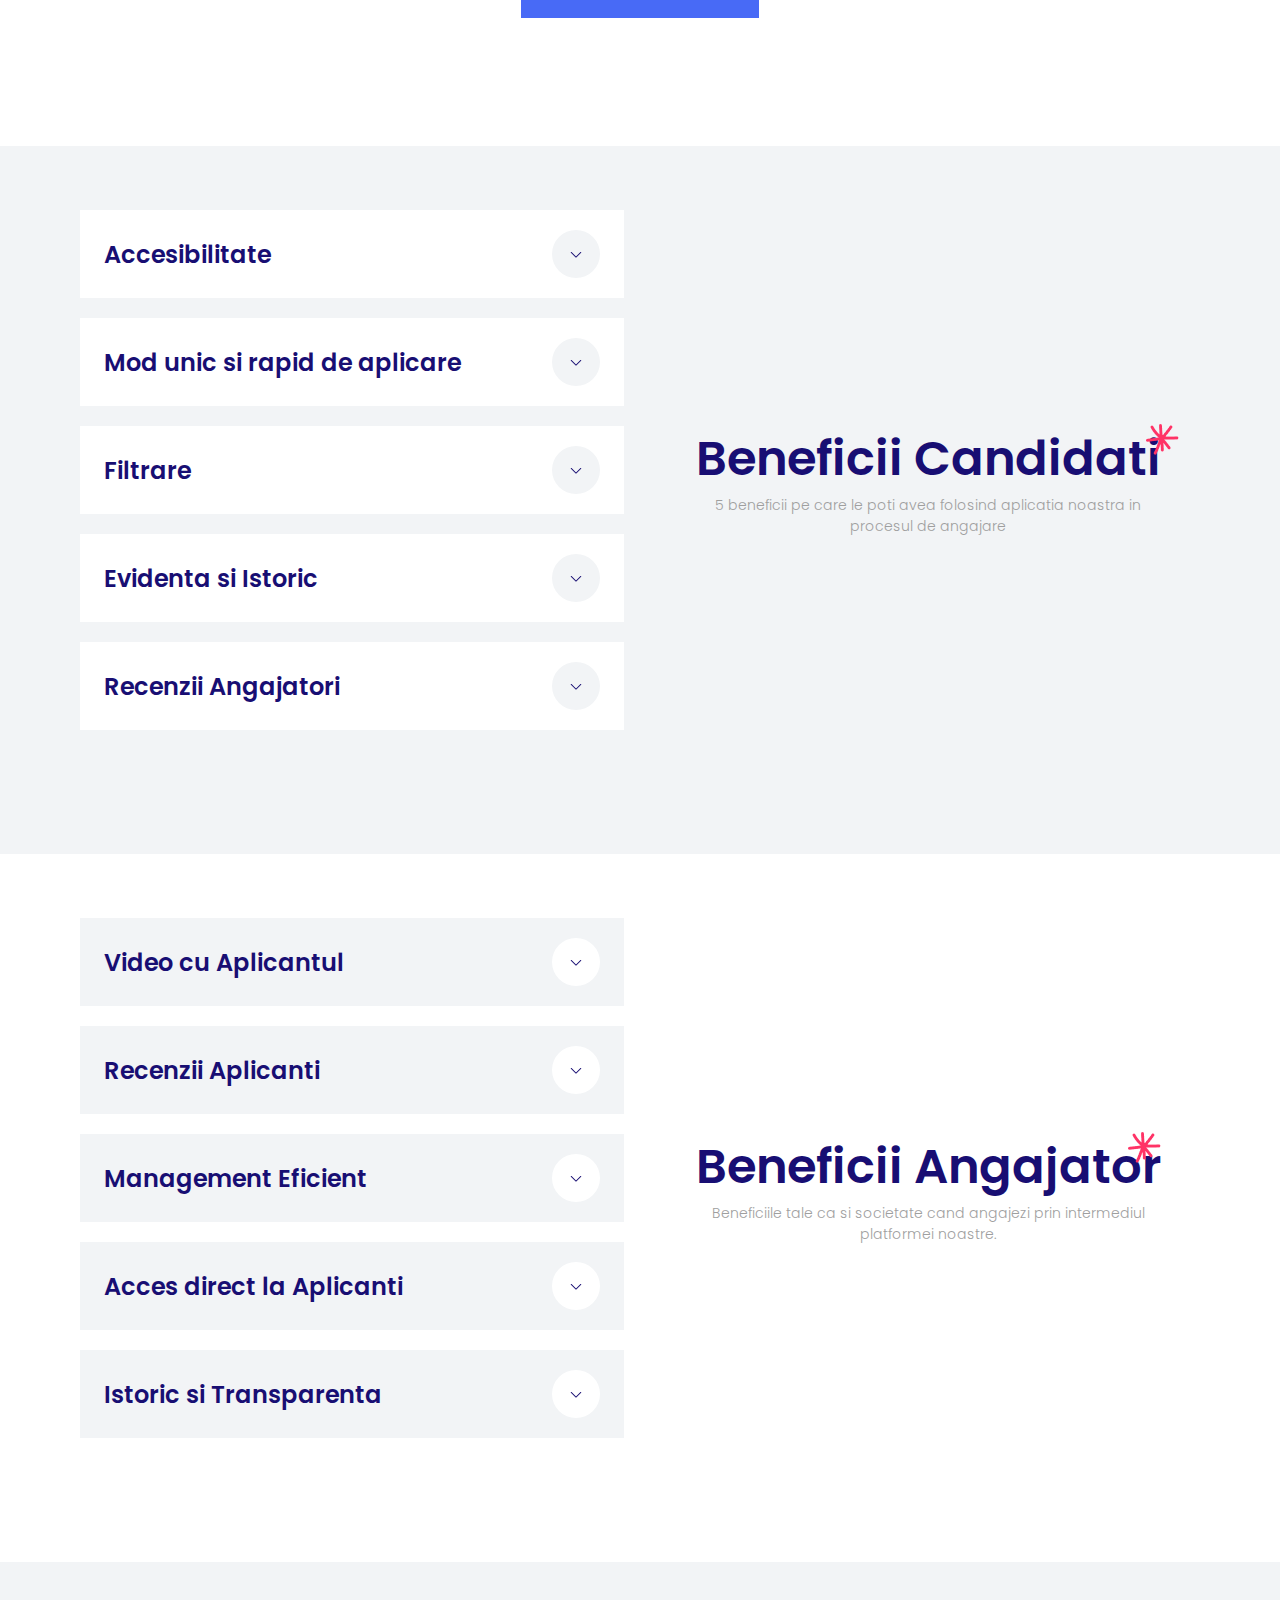
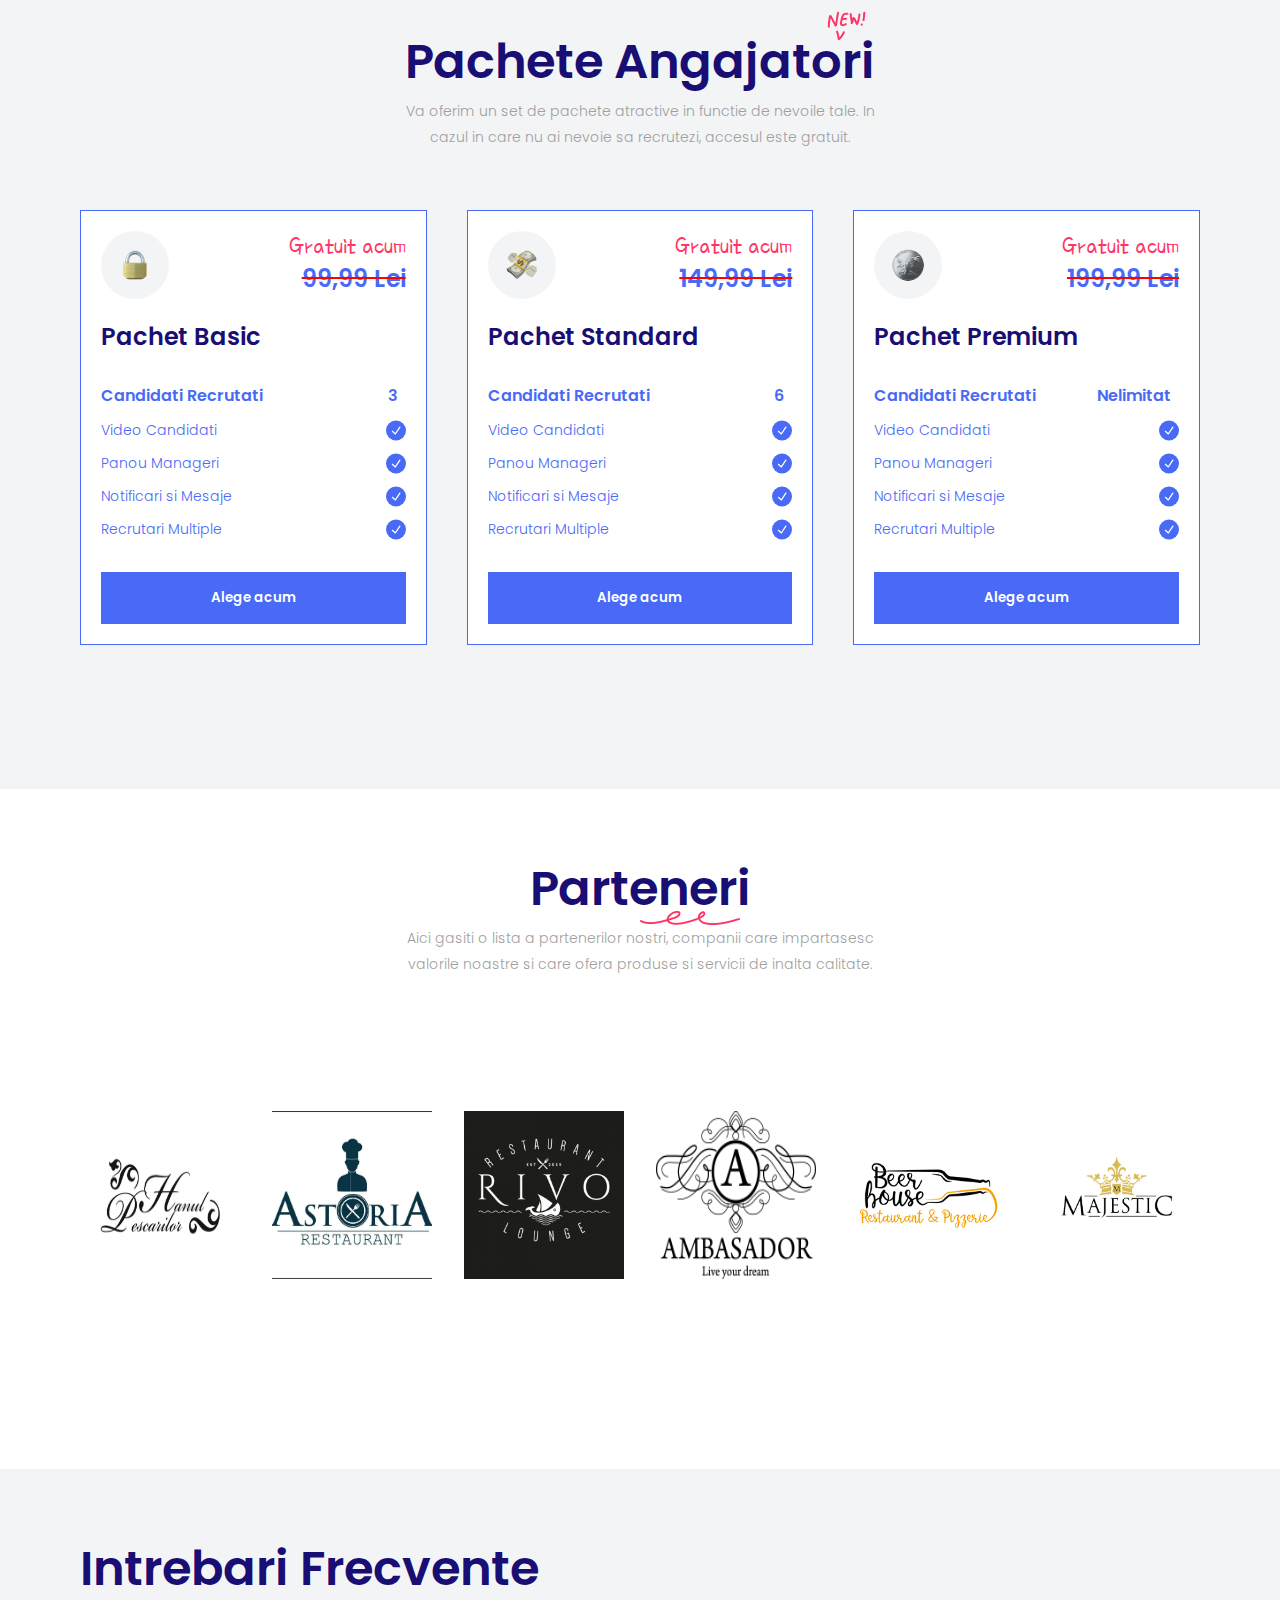
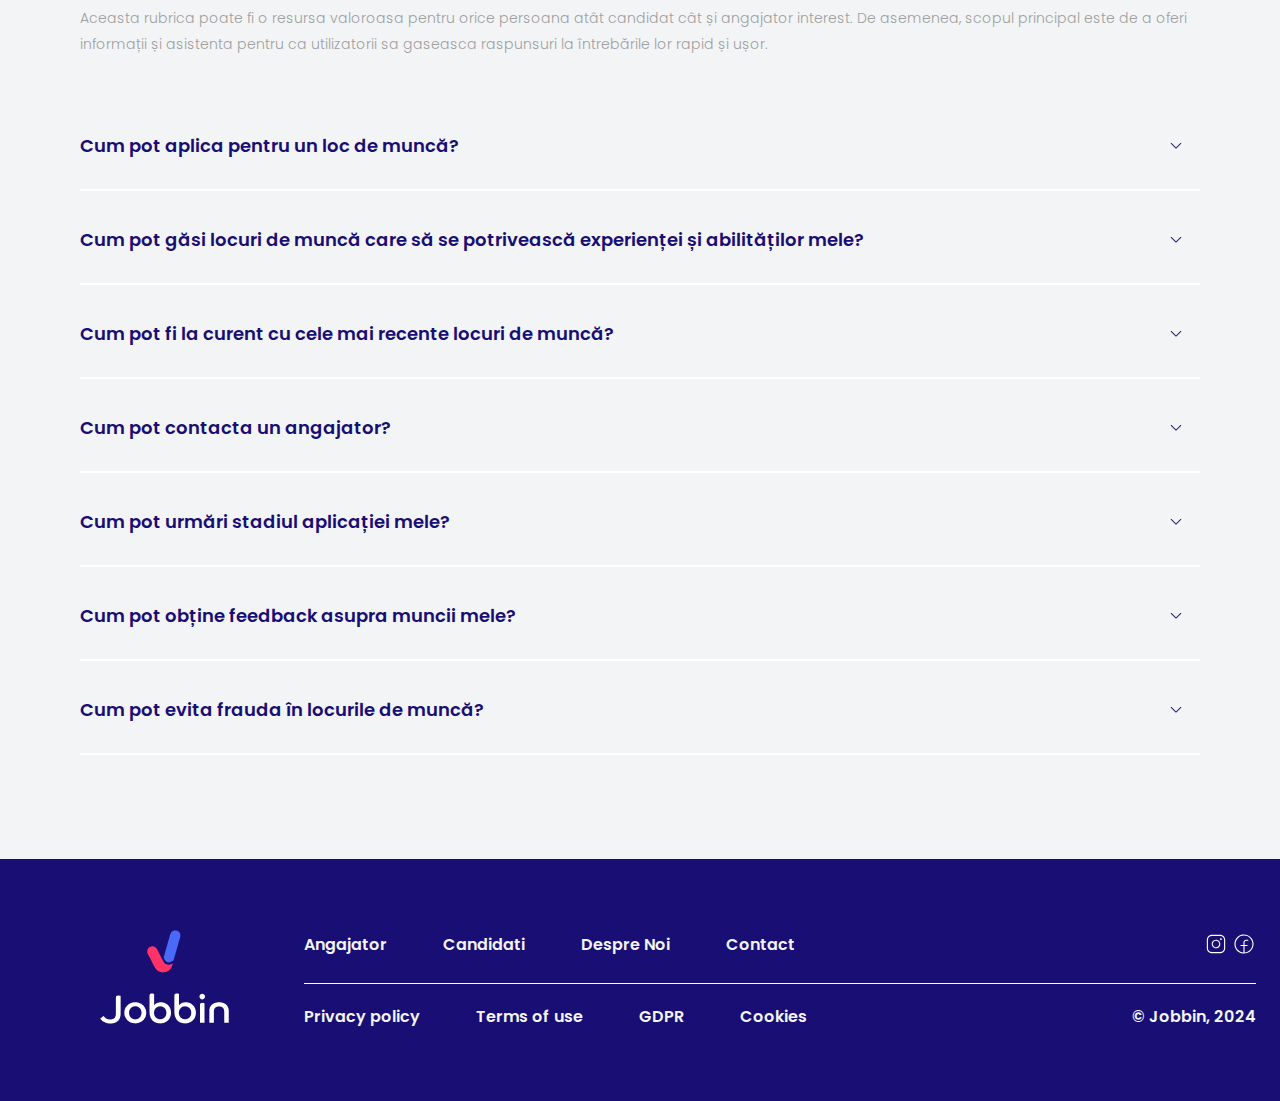
==== commit b5e9c8e4: "wip" ====
--- a/index.html
+++ b/index.html
@@ -48,7 +48,7 @@
                             <h1 class="h1 title-style">
                                 Gasirea unui job, mai simplu si usor
                             </h1>
-                            <img id="red-highlight-main" src="./images/red-highlight.png"/>
+                            <img id="red-highlight-main" class="index" src="./images/red-highlight.png"/>
                         </div>
                         <p class="main-section-description grey-text light-font">
                             Beneficiaza de avantajele platformei si aplicatiei noastre pentru a te angaja sau pentru a
@@ -113,7 +113,7 @@
                     </div>
 
                     <div class="btn">
-                        <a href="#download-app" class="get-started-btn">Incearca acum</a>
+                        <button class="get-started-btn">Incearca acum</button>
                         <!--                        <button class="get-started-btn">Incearca acum</button>-->
                     </div>
                 </div>
--- a/style.css
+++ b/style.css
@@ -944,6 +944,15 @@
 
 @media only screen and (max-width: 500px) {
 
+  #red-highlight-main.index {
+    bottom: 30px;
+  }
+
+  .employer-candidate1.employer-red-highlight#red-highlight-main{
+    top:50px;
+  }
+
+
   /* font size mobile */
 
   h1, .h1-employer {
@@ -1387,4 +1396,8 @@
     width: 100%;
     margin-top: 24px;
   }
-}
+
+  .btn {
+    text-align: center;
+  }
+}
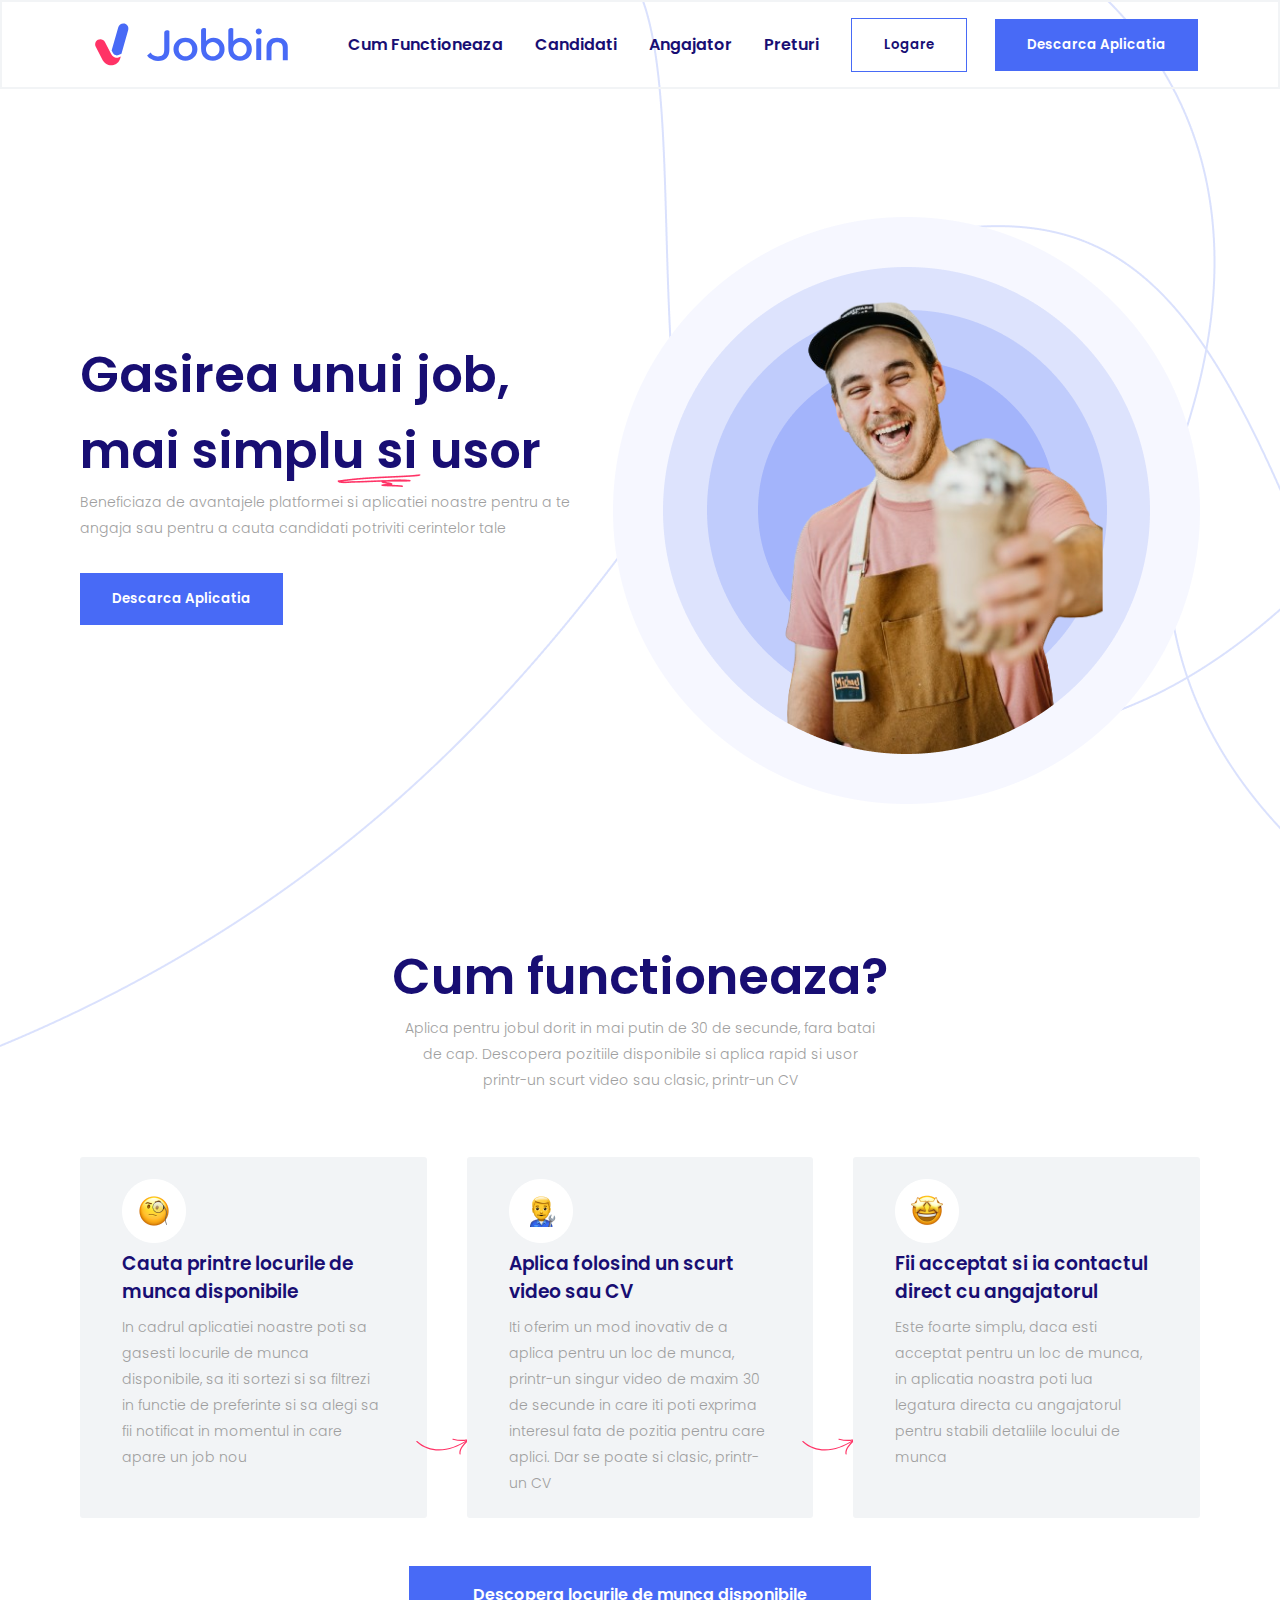
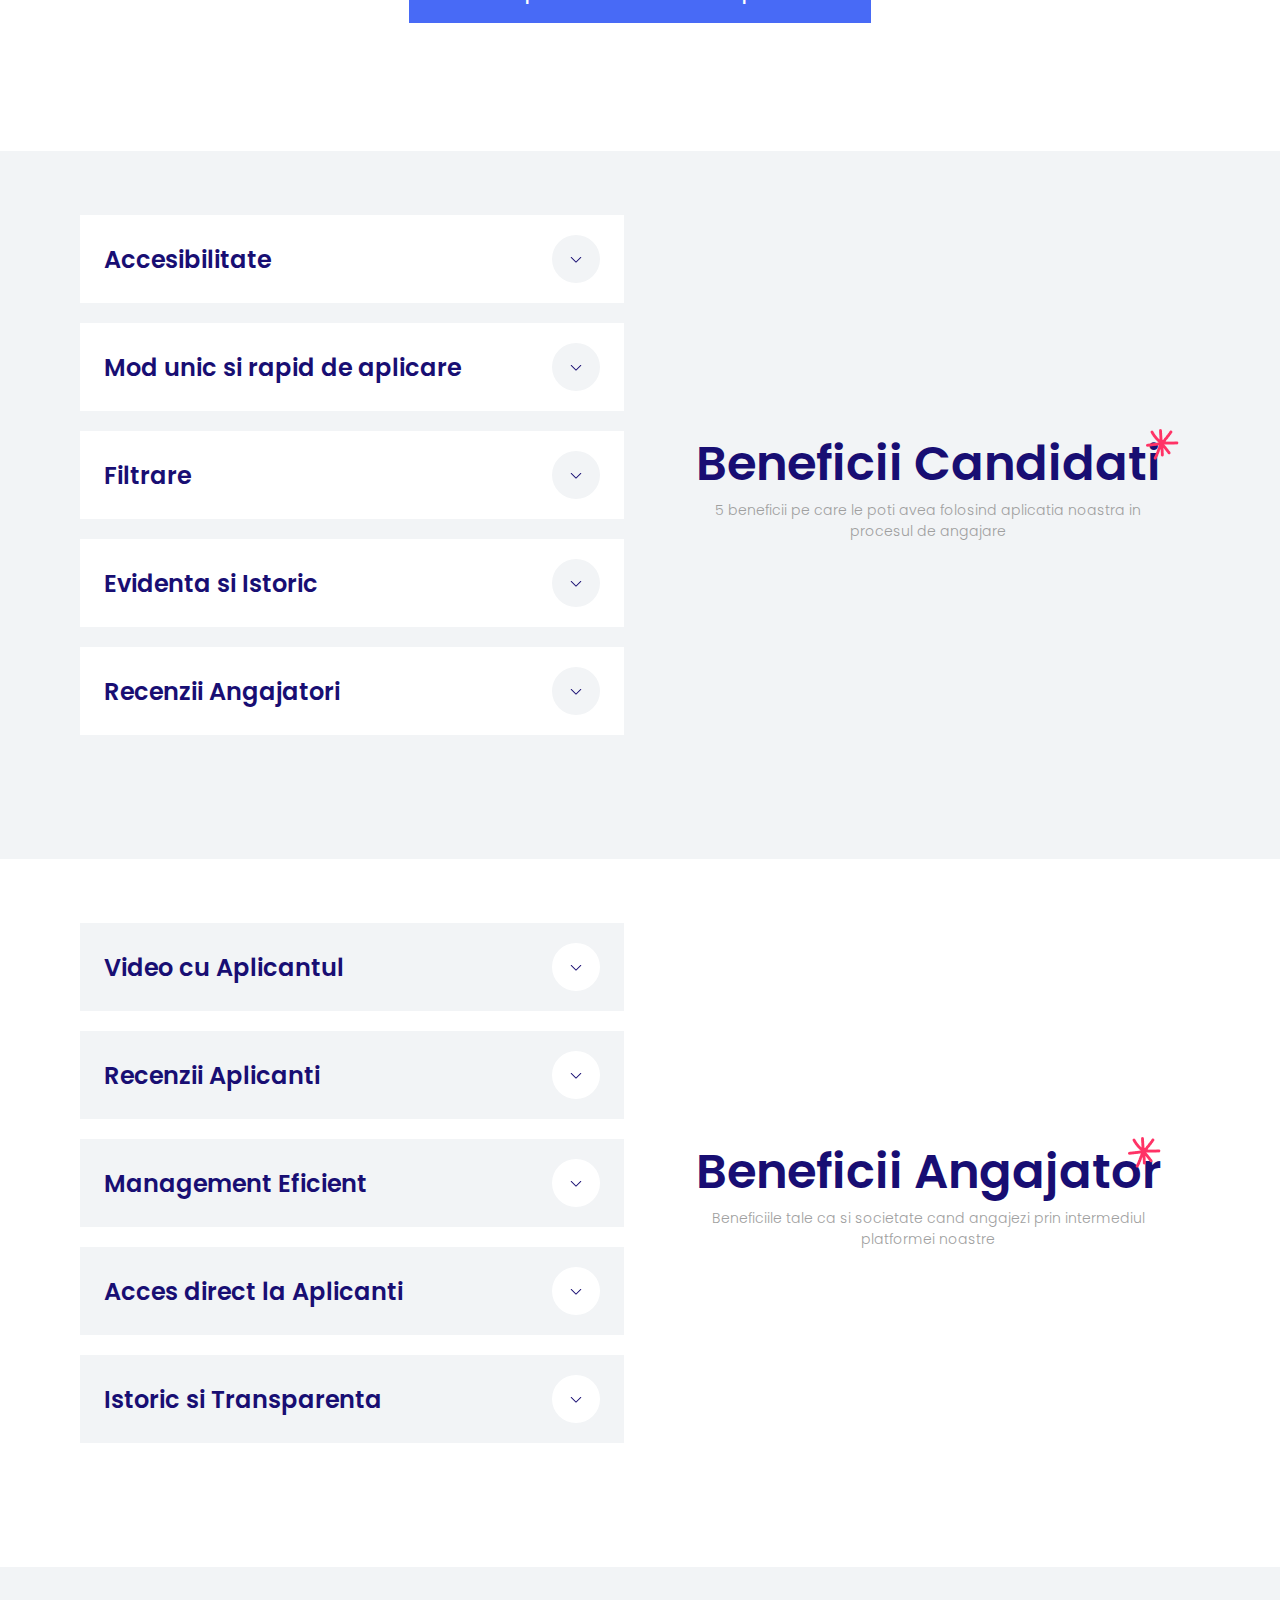
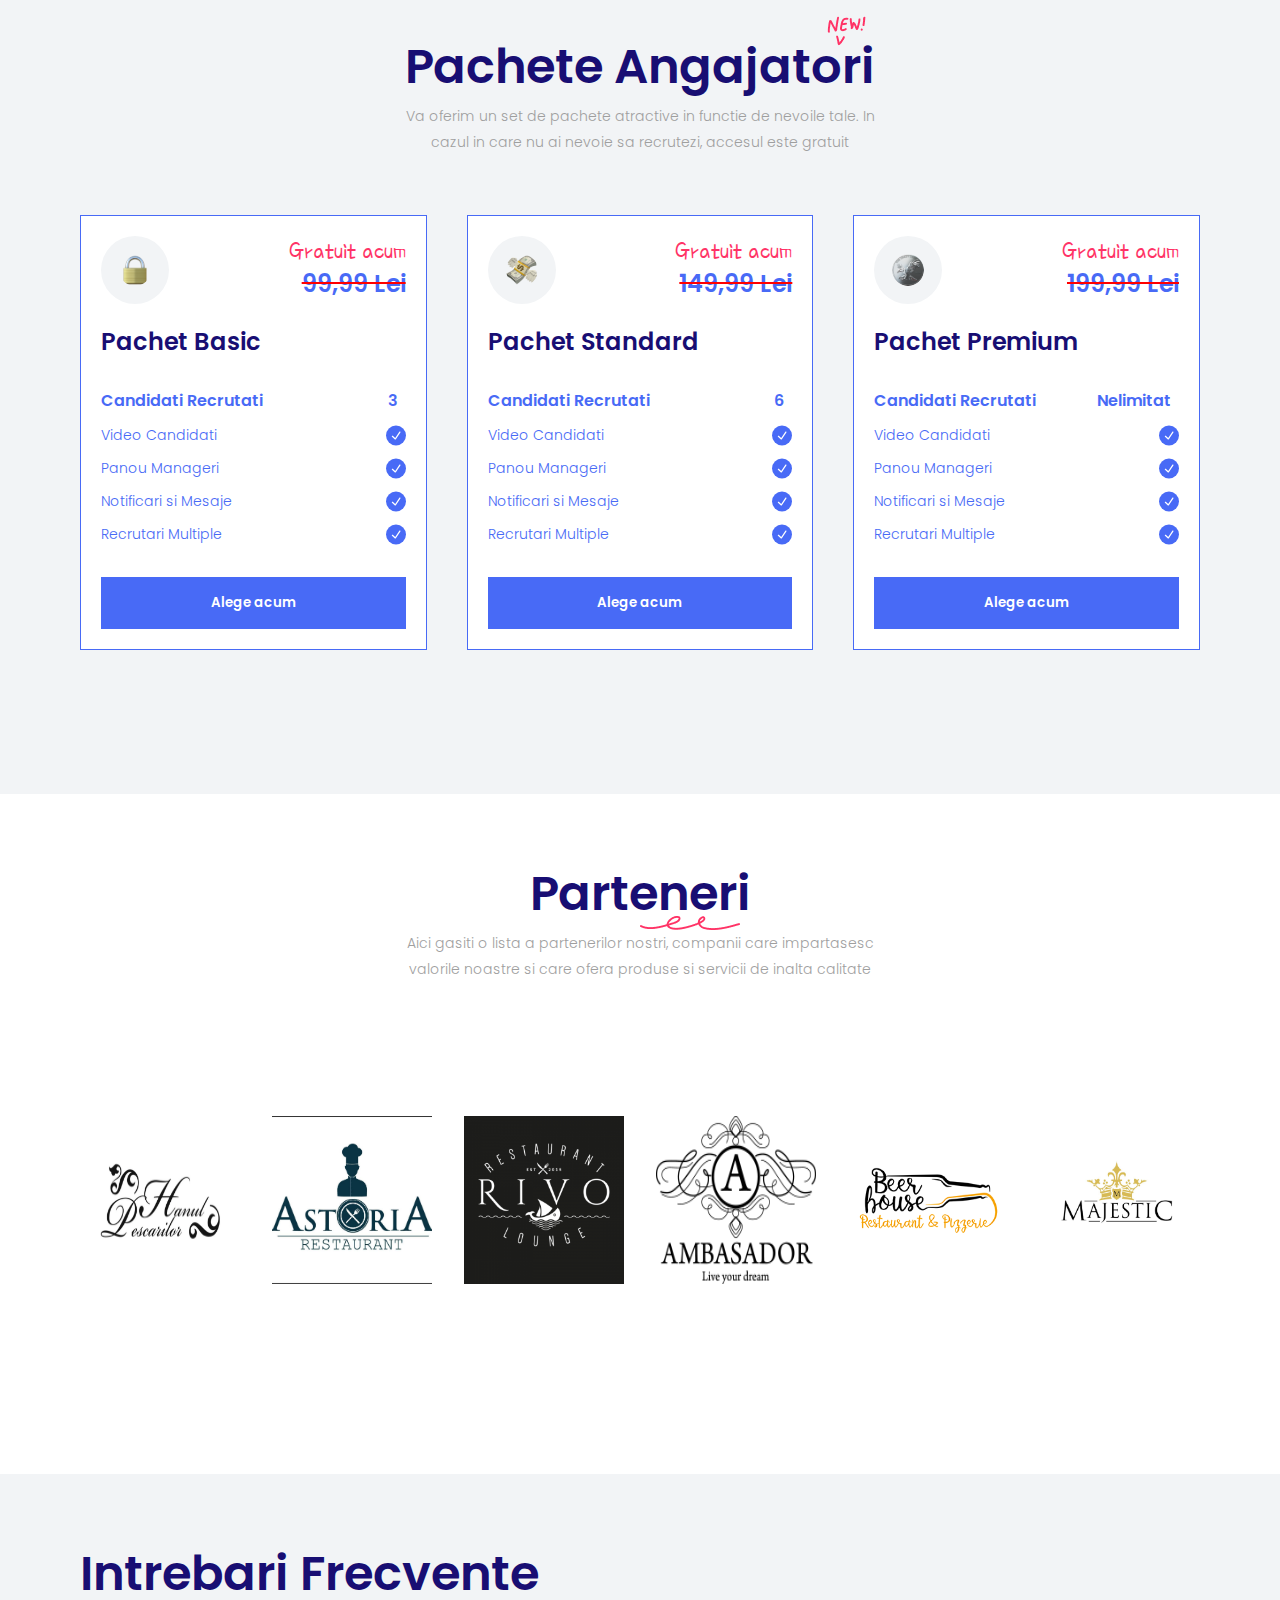
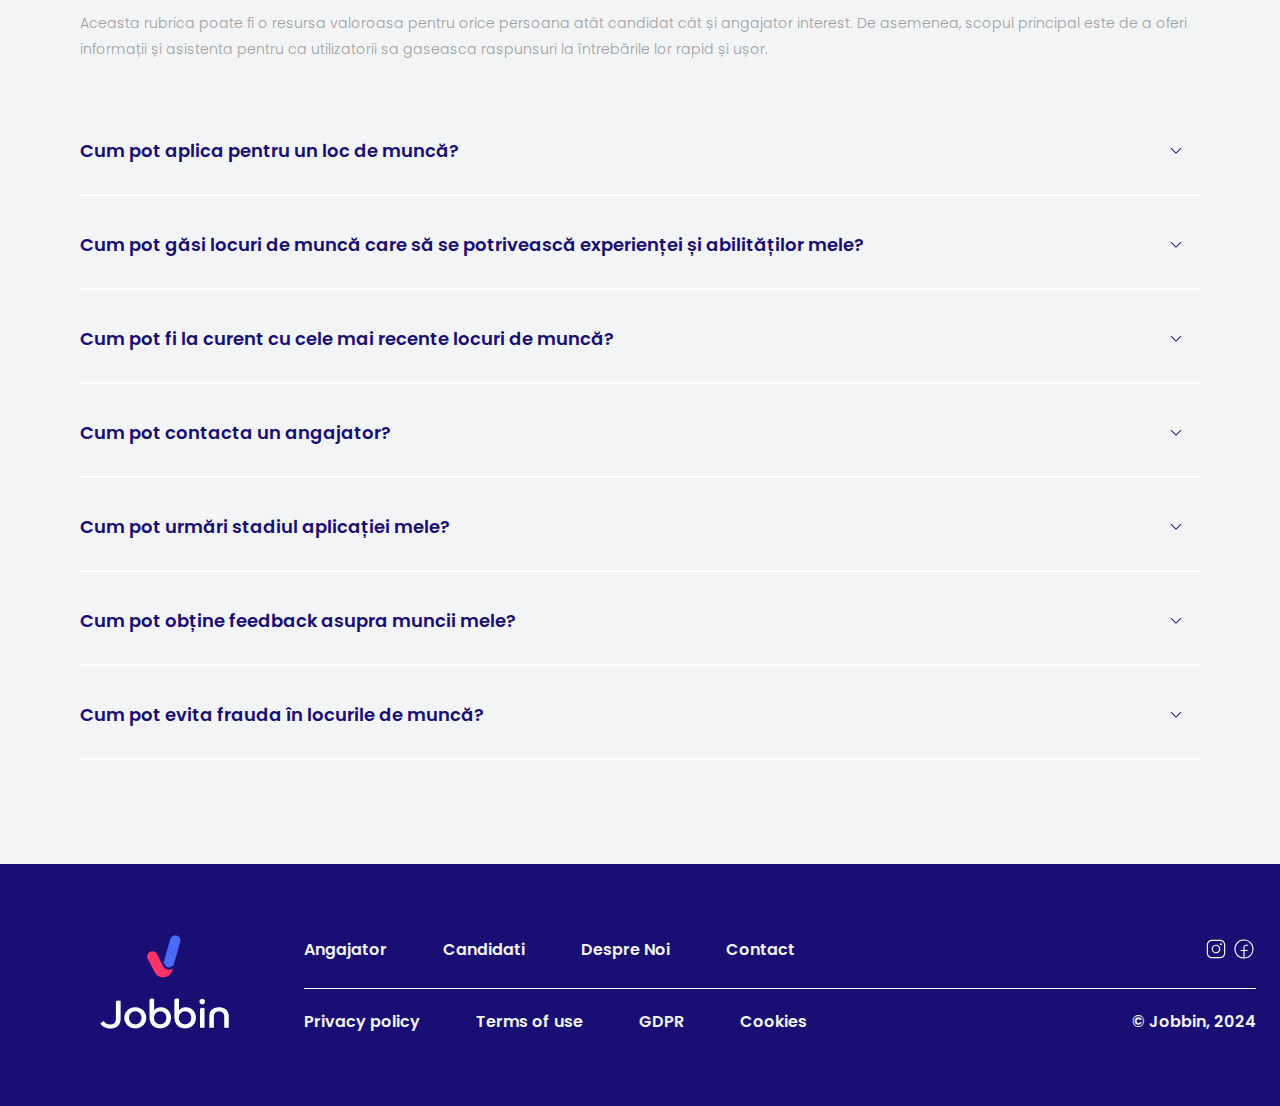
==== commit f7e30365: "wip" ====
--- a/index.html
+++ b/index.html
@@ -4,7 +4,6 @@
 <meta name="viewport" content="width=device-width,initial-scale=1"/>
 <title>Jobbin</title>
 <link href="style.css" rel="stylesheet" type="text/css"/>
-<link rel="icon" type="image/x-icon" href="/images/jobbin-icon.png">
 <script src="./script.js"></script>
 
 <head></head>
@@ -48,11 +47,11 @@
                             <h1 class="h1 title-style">
                                 Gasirea unui job, mai simplu si usor
                             </h1>
-                            <img id="red-highlight-main" class="index" src="./images/red-highlight.png"/>
+                            <img id="red-highlight-main" src="./images/red-highlight.png"/>
                         </div>
                         <p class="main-section-description grey-text light-font">
                             Beneficiaza de avantajele platformei si aplicatiei noastre pentru a te angaja sau pentru a
-                            cauta candidati potriviti cerintelor tale.
+                            cauta candidati potriviti cerintelor tale
                         </p>
                         <button class="download-btn">Descarca Aplicatia</button>
                     </div>
@@ -73,7 +72,7 @@
                         <p class="heading-paragraph grey-text light-font">
                             Aplica pentru jobul dorit in mai putin de 30 de secunde, fara batai de cap. Descopera
                             pozitiile disponibile si aplica rapid si usor printr-un scurt video sau clasic, printr-un
-                            CV.
+                            CV
                         </p>
                     </div>
 
@@ -86,7 +85,7 @@
                             <p class="frames-description grey-text light-font">
                                 In cadrul aplicatiei noastre poti sa gasesti locurile de munca disponibile, sa iti
                                 sortezi si sa filtrezi in functie de preferinte si sa alegi sa fii notificat in momentul
-                                in care apare un job nou.
+                                in care apare un job nou
                             </p>
                         </div>
                         <div class="frame-two">
@@ -97,7 +96,7 @@
                             <p class="frames-description grey-text light-font">
                                 Iti oferim un mod inovativ de a aplica pentru un loc de munca, printr-un singur video de
                                 maxim 30 de secunde in care iti poti exprima interesul fata de pozitia pentru care
-                                aplici. Dar se poate si clasic, printr-un CV.
+                                aplici. Dar se poate si clasic, printr-un CV
                             </p>
                         </div>
                         <div class="frame-three">
@@ -107,14 +106,14 @@
                             </h3>
                             <p class="frames-description grey-text light-font">
                                 Este foarte simplu, daca esti acceptat pentru un loc de munca, in aplicatia noastra poti
-                                lua legatura directa cu angajatorul pentru stabili detaliile locului de munca.
+                                lua legatura directa cu angajatorul pentru stabili detaliile locului de munca
                             </p>
                         </div>
                     </div>
 
                     <div class="btn">
-                        <button class="get-started-btn">Incearca acum</button>
-                        <!--                        <button class="get-started-btn">Incearca acum</button>-->
+                        <a href="#download-app" class="get-started-btn">Descopera locurile de munca disponibile</a>
+                        <!--                        <button class="get-started-btn">Descopera locurile de munca disponibile</button>-->
                     </div>
                 </div>
             </div>
@@ -220,7 +219,7 @@
                                 </div>
                                 <p class="dropdown-text grey-text light-font">
                                     Economisesti timp deoarece ai posibilitatea sa vezi un video cu aplicantul si modul
-                                    in care acesta percepe pozitia sau modul in care comunica.
+                                    in care acesta percepe pozitia sau modul in care comunica
                                 </p>
                             </div>
                         </div>
@@ -233,7 +232,7 @@
                                 </div>
                                 <p class="dropdown-text grey-text light-font">
                                     Ai acces la o baza de date cu recenzii si experiente ce alti angajatori le-au avut
-                                    cu aplicantii.
+                                    cu aplicantii
                                 </p>
                             </div>
                         </div>
@@ -245,7 +244,7 @@
                                 </div>
                                 <p class="dropdown-text grey-text light-font">
                                     Poti administra mai multe pozitii si aplicanti in acelasi timp, alegand cei mai buni
-                                    candidati.
+                                    candidati
                                 </p>
                             </div>
                         </div>
@@ -258,7 +257,7 @@
                                 </div>
                                 <p class="dropdown-text grey-text light-font">
                                     Ai acces direct la o baza de date cu aplicanti, ce vor fi notificati in momentul in
-                                    care locul de munca a fost publicat.
+                                    care locul de munca a fost publicat
                                 </p>
                             </div>
                         </div>
@@ -271,7 +270,7 @@
                                 </div>
                                 <p class="dropdown-text grey-text light-font">
                                     Poti sa verifici angajatii anteriori sau cei favoriti si sa ii inviti pentru o
-                                    pozitie viitoare.
+                                    pozitie viitoare
                                 </p>
                             </div>
                         </div>
@@ -283,7 +282,7 @@
                         <h2 class="h2 title-style">Beneficii Angajator</h2>
                     </div>
                     <p class="heading-paragraph light-font">
-                        Beneficiile tale ca si societate cand angajezi prin intermediul platformei noastre.
+                        Beneficiile tale ca si societate cand angajezi prin intermediul platformei noastre
                     </p>
                 </div>
             </div>
@@ -298,7 +297,7 @@
             </div>
             <p class="heading-paragraph grey-text light-font">
                 Va oferim un set de pachete atractive in functie de nevoile tale. In cazul in care nu ai nevoie sa
-                recrutezi, accesul este gratuit.
+                recrutezi, accesul este gratuit
             </p>
 
             <div class="packages-display">
@@ -458,7 +457,7 @@
                 </div>
                 <p class="partners-description grey-text light-font">
                     Aici gasiti o lista a partenerilor nostri, companii care impartasesc valorile noastre si care ofera
-                    produse si servicii de inalta calitate.
+                    produse si servicii de inalta calitate
                 </p>
             </div>
 
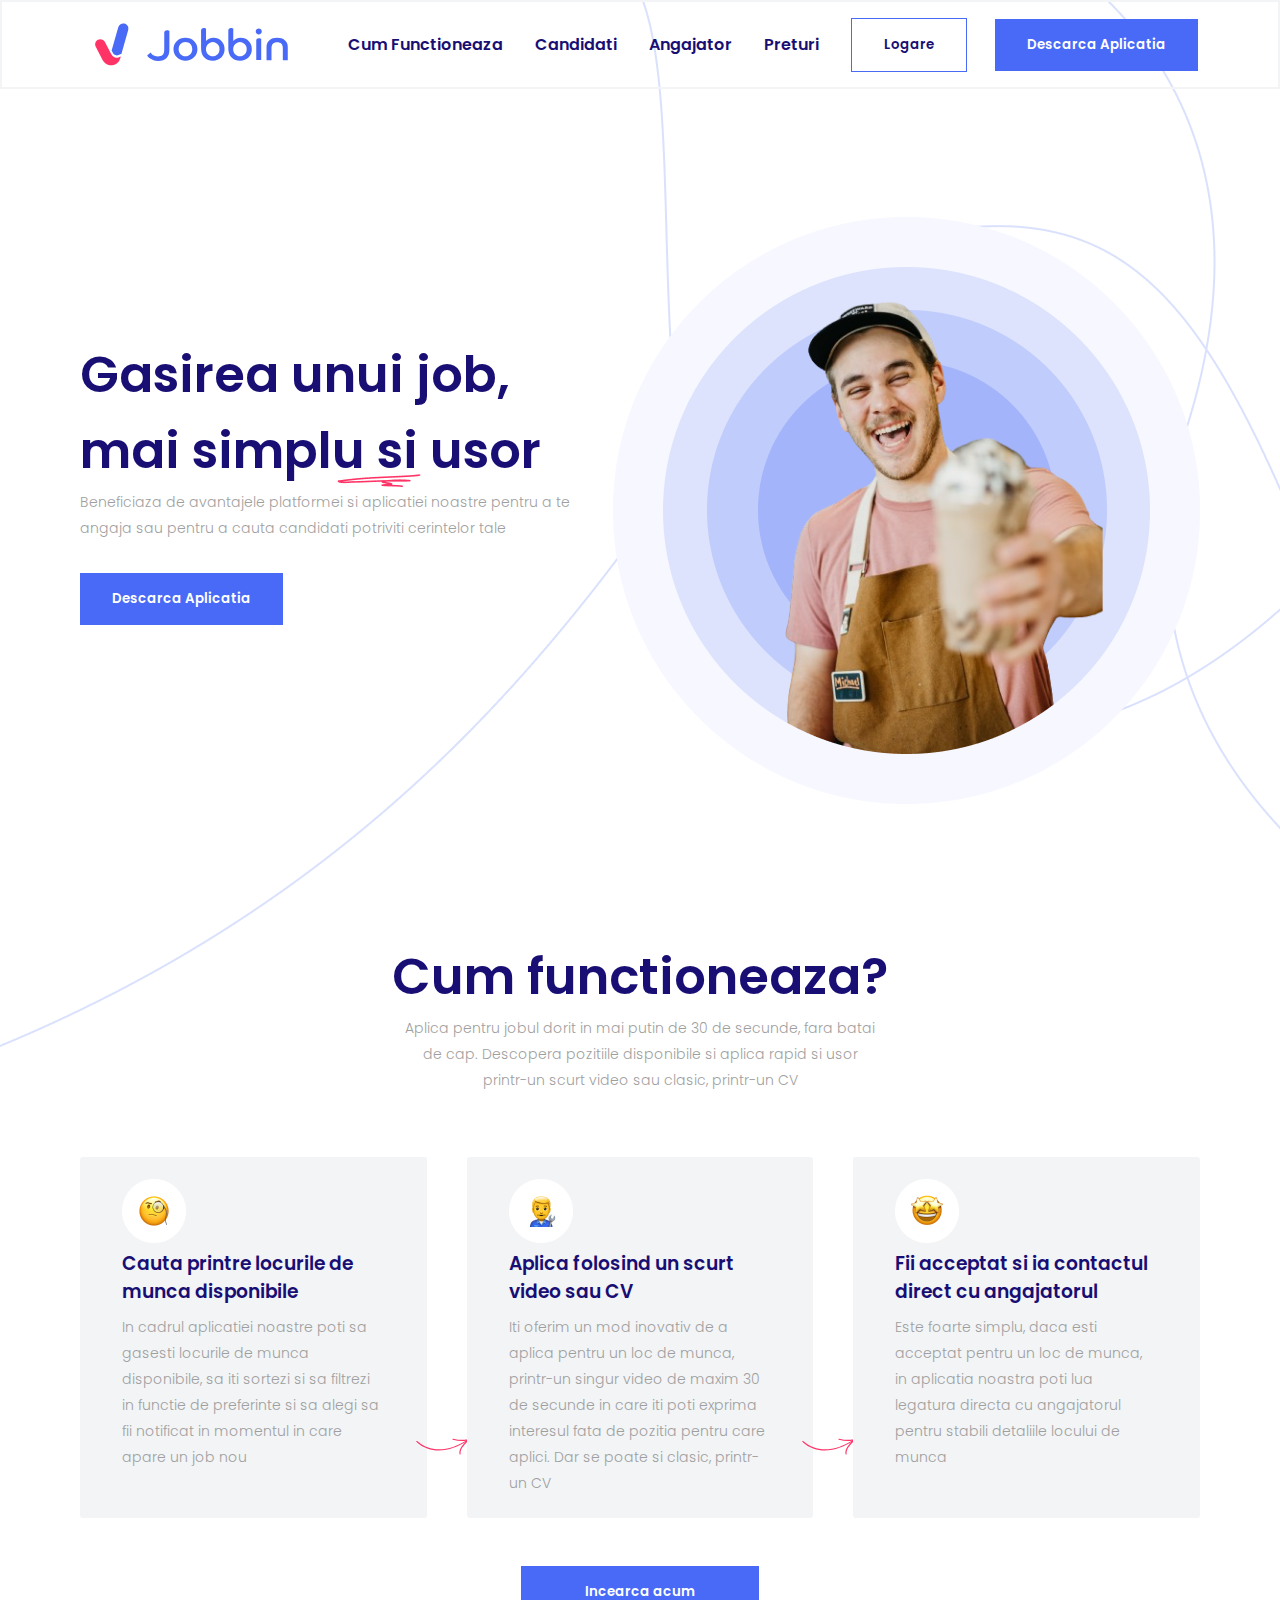
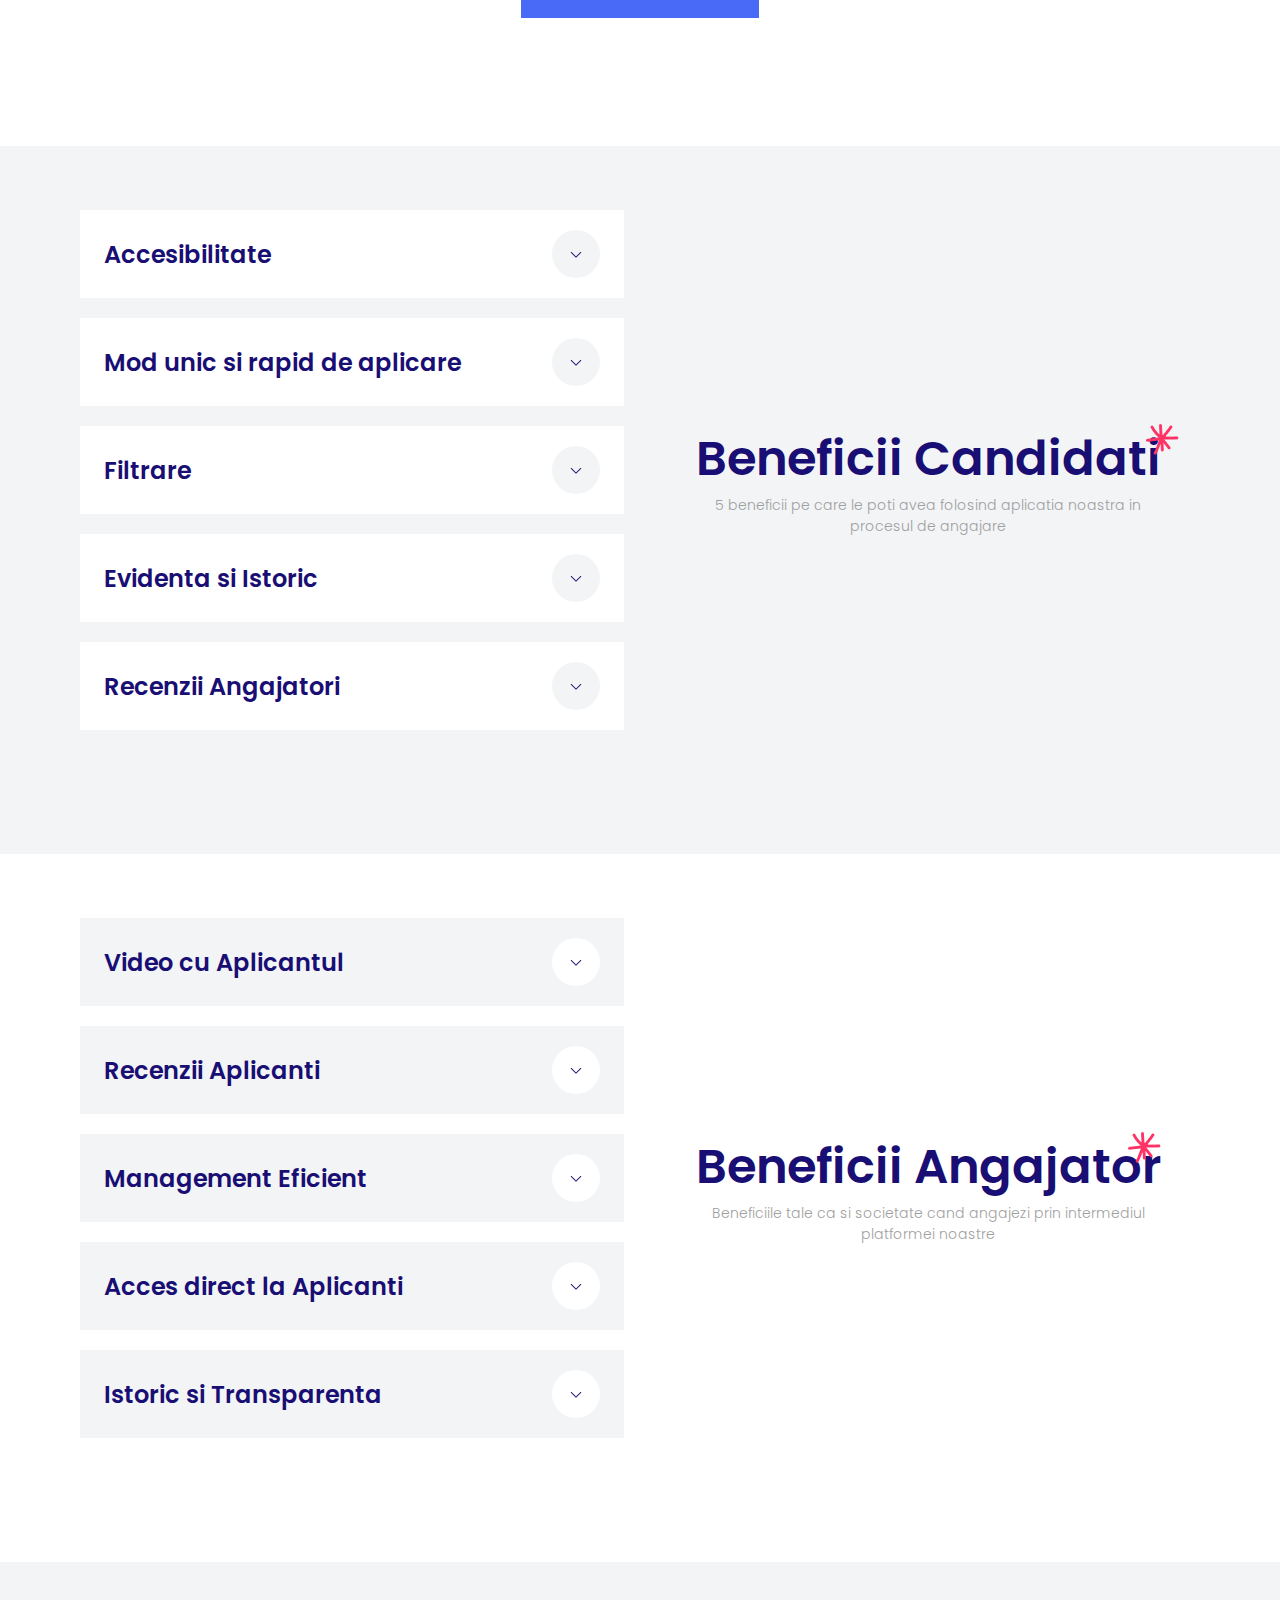
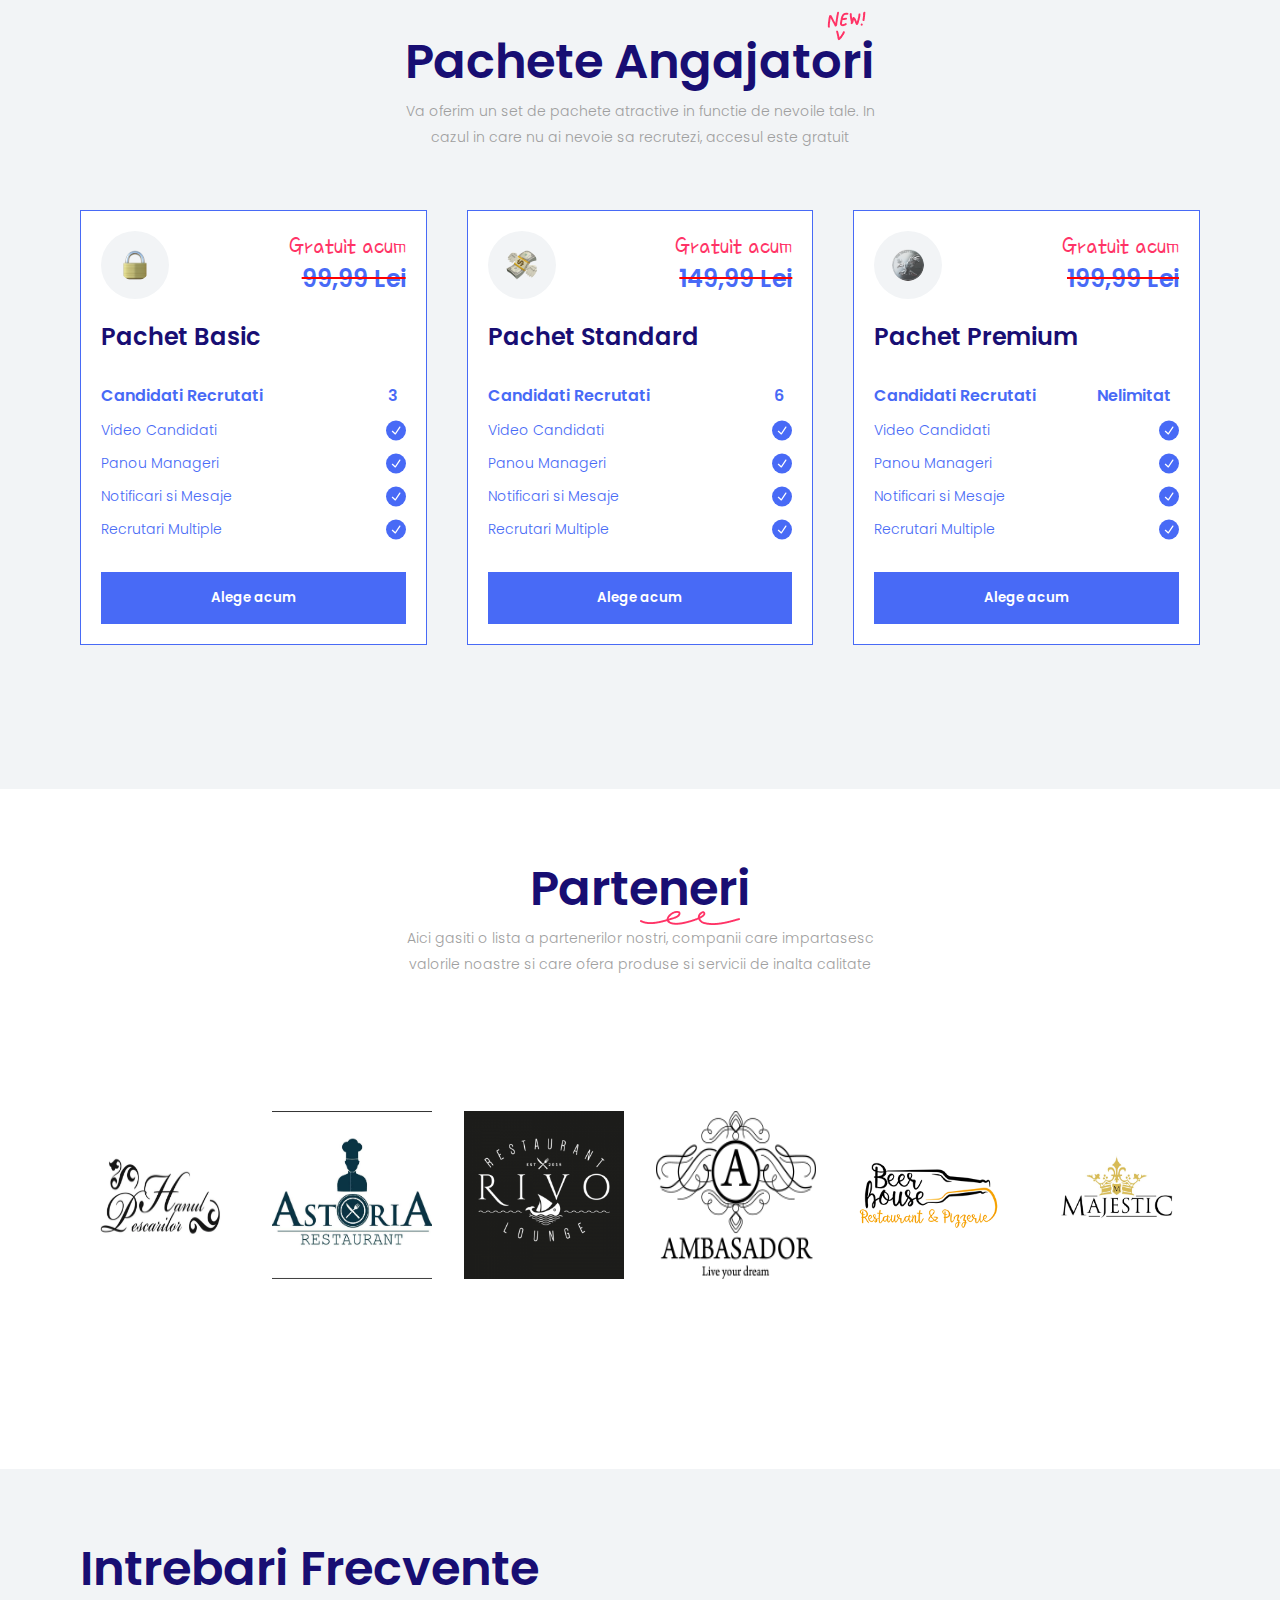
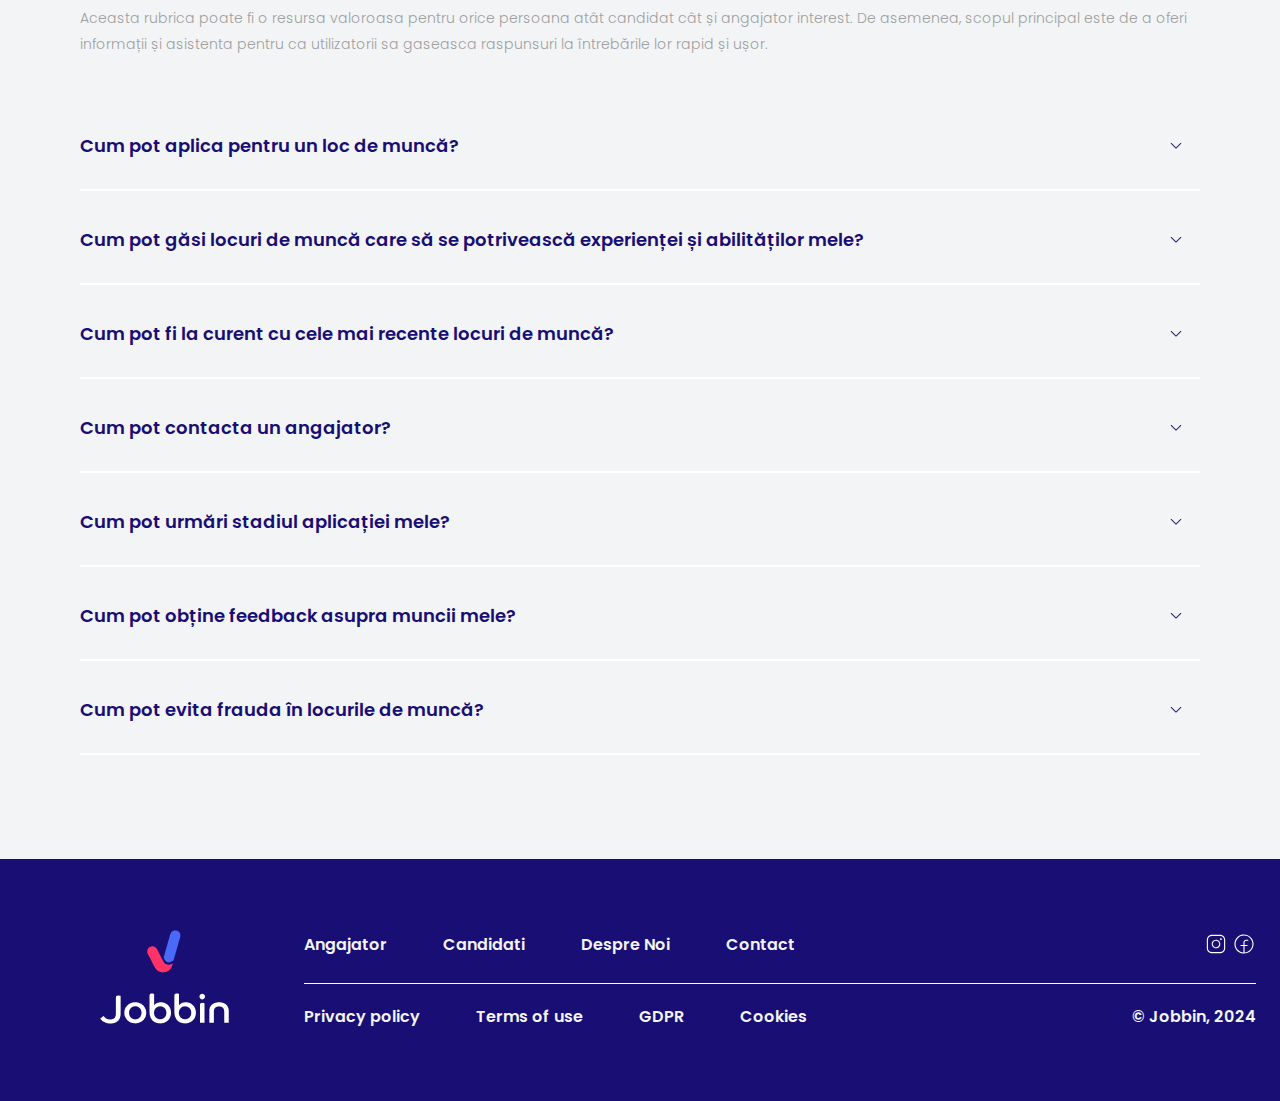
==== commit 34636070: "Merge branch 'dev' of https://github.com/denisaaurora/jobbin into dev" ====
--- a/index.html
+++ b/index.html
@@ -4,6 +4,7 @@
 <meta name="viewport" content="width=device-width,initial-scale=1"/>
 <title>Jobbin</title>
 <link href="style.css" rel="stylesheet" type="text/css"/>
+<link rel="icon" type="image/x-icon" href="/images/jobbin-icon.png">
 <script src="./script.js"></script>
 
 <head></head>
@@ -47,7 +48,7 @@
                             <h1 class="h1 title-style">
                                 Gasirea unui job, mai simplu si usor
                             </h1>
-                            <img id="red-highlight-main" src="./images/red-highlight.png"/>
+                            <img id="red-highlight-main" class="index" src="./images/red-highlight.png"/>
                         </div>
                         <p class="main-section-description grey-text light-font">
                             Beneficiaza de avantajele platformei si aplicatiei noastre pentru a te angaja sau pentru a
@@ -112,8 +113,8 @@
                     </div>
 
                     <div class="btn">
-                        <a href="#download-app" class="get-started-btn">Descopera locurile de munca disponibile</a>
-                        <!--                        <button class="get-started-btn">Descopera locurile de munca disponibile</button>-->
+                        <button class="get-started-btn">Incearca acum</button>
+                        <!--                        <button class="get-started-btn">Incearca acum</button>-->
                     </div>
                 </div>
             </div>
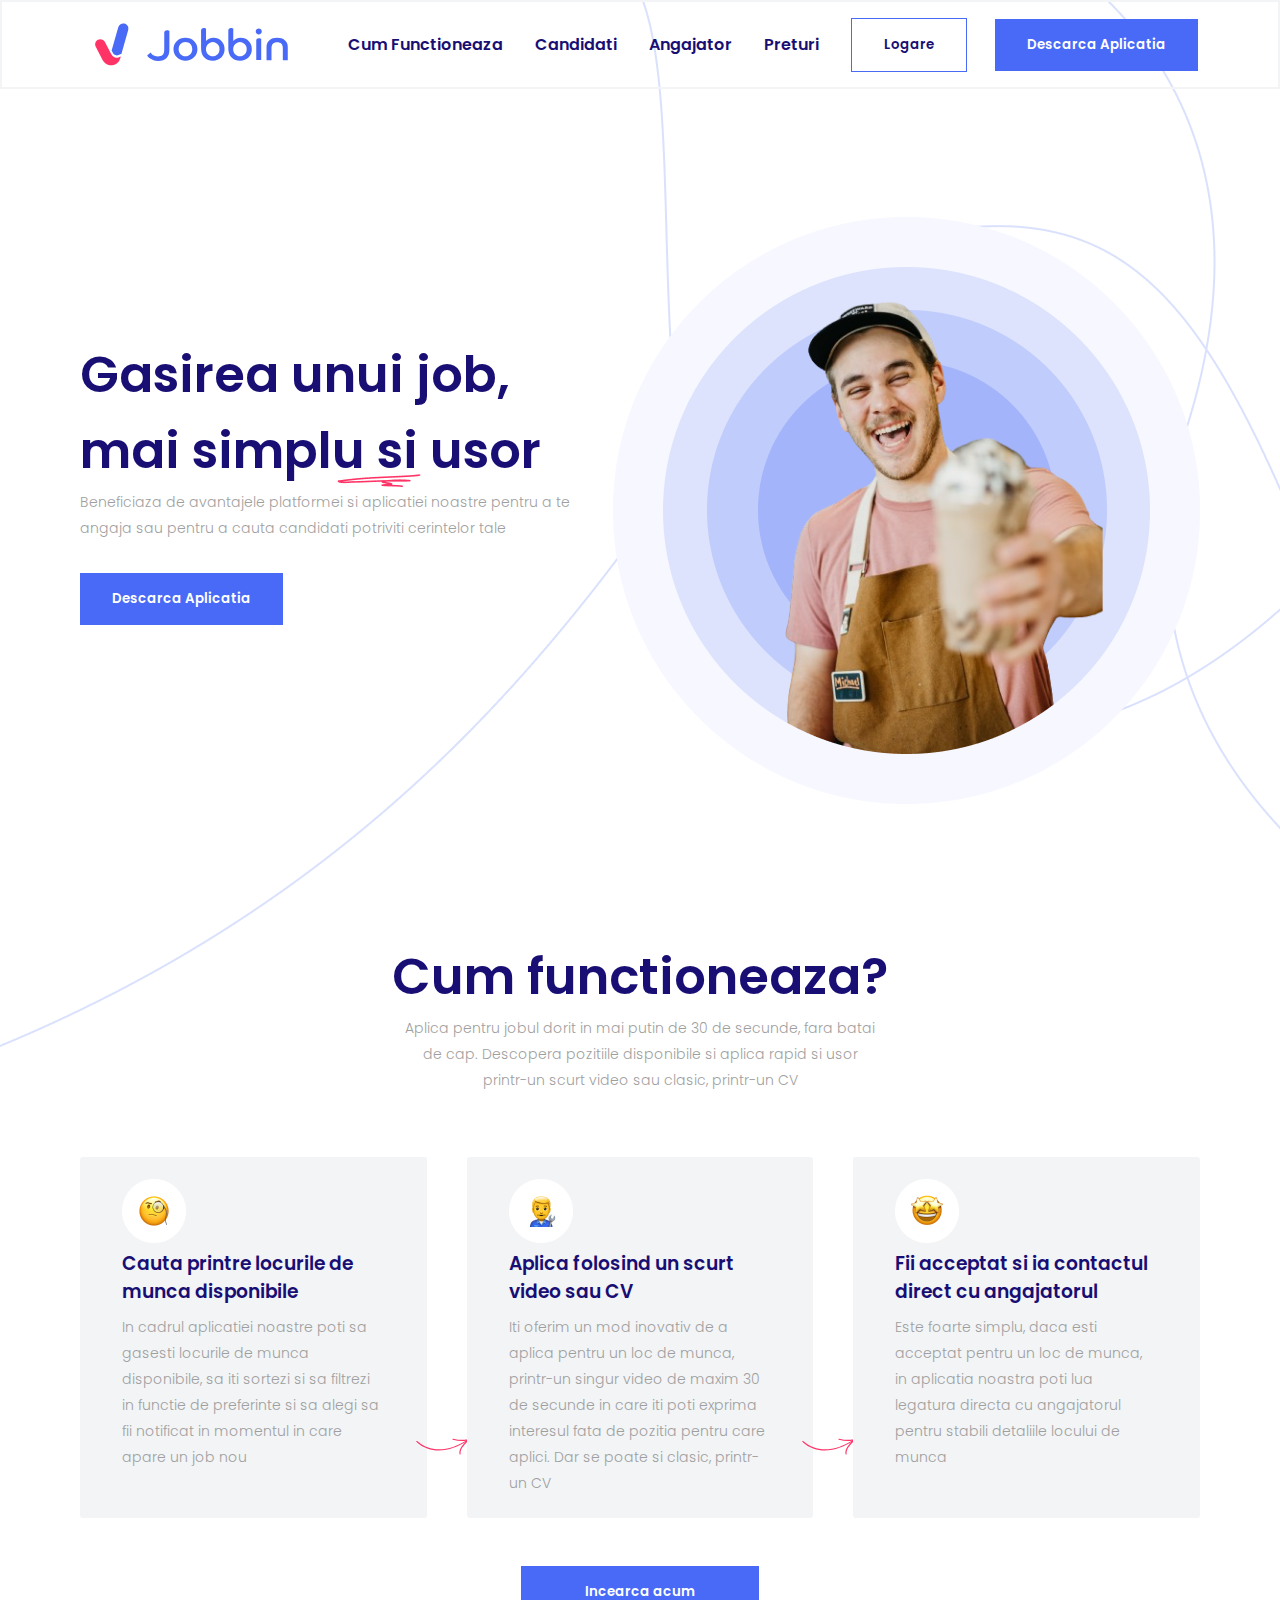
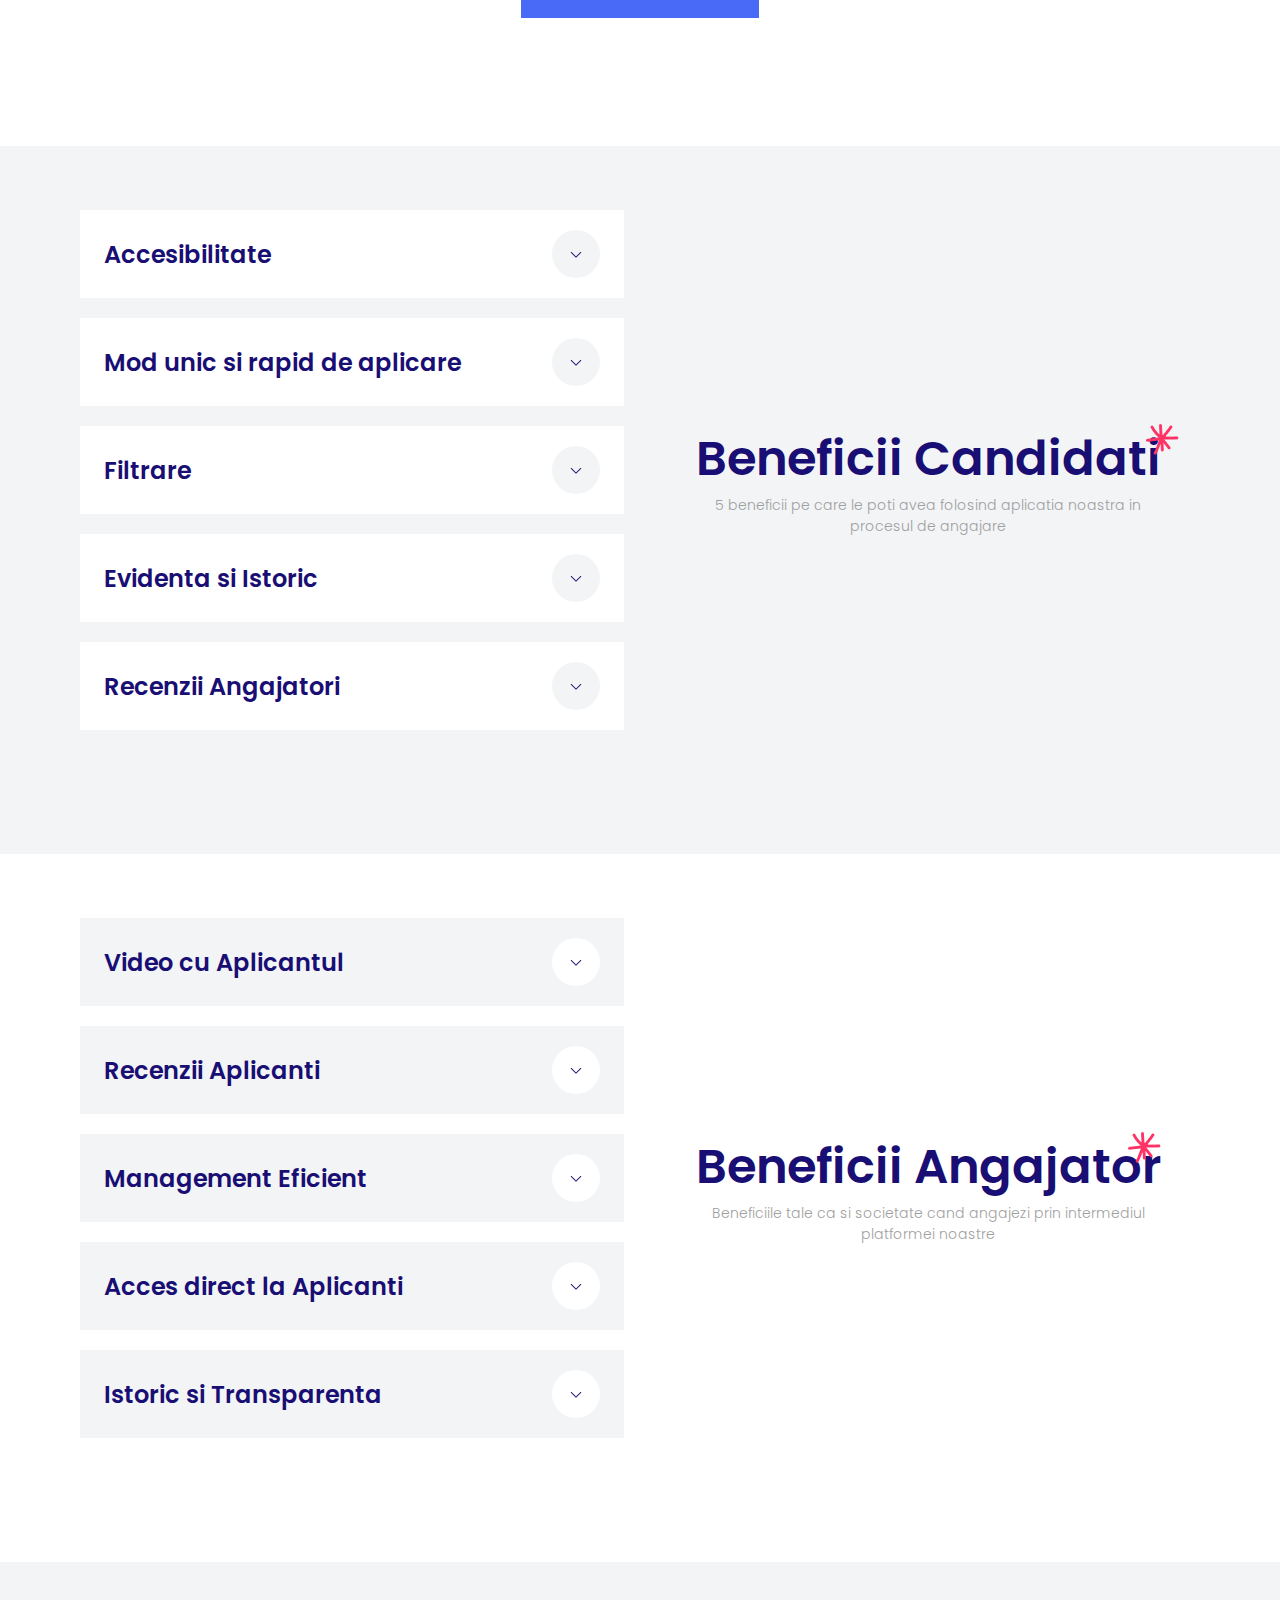
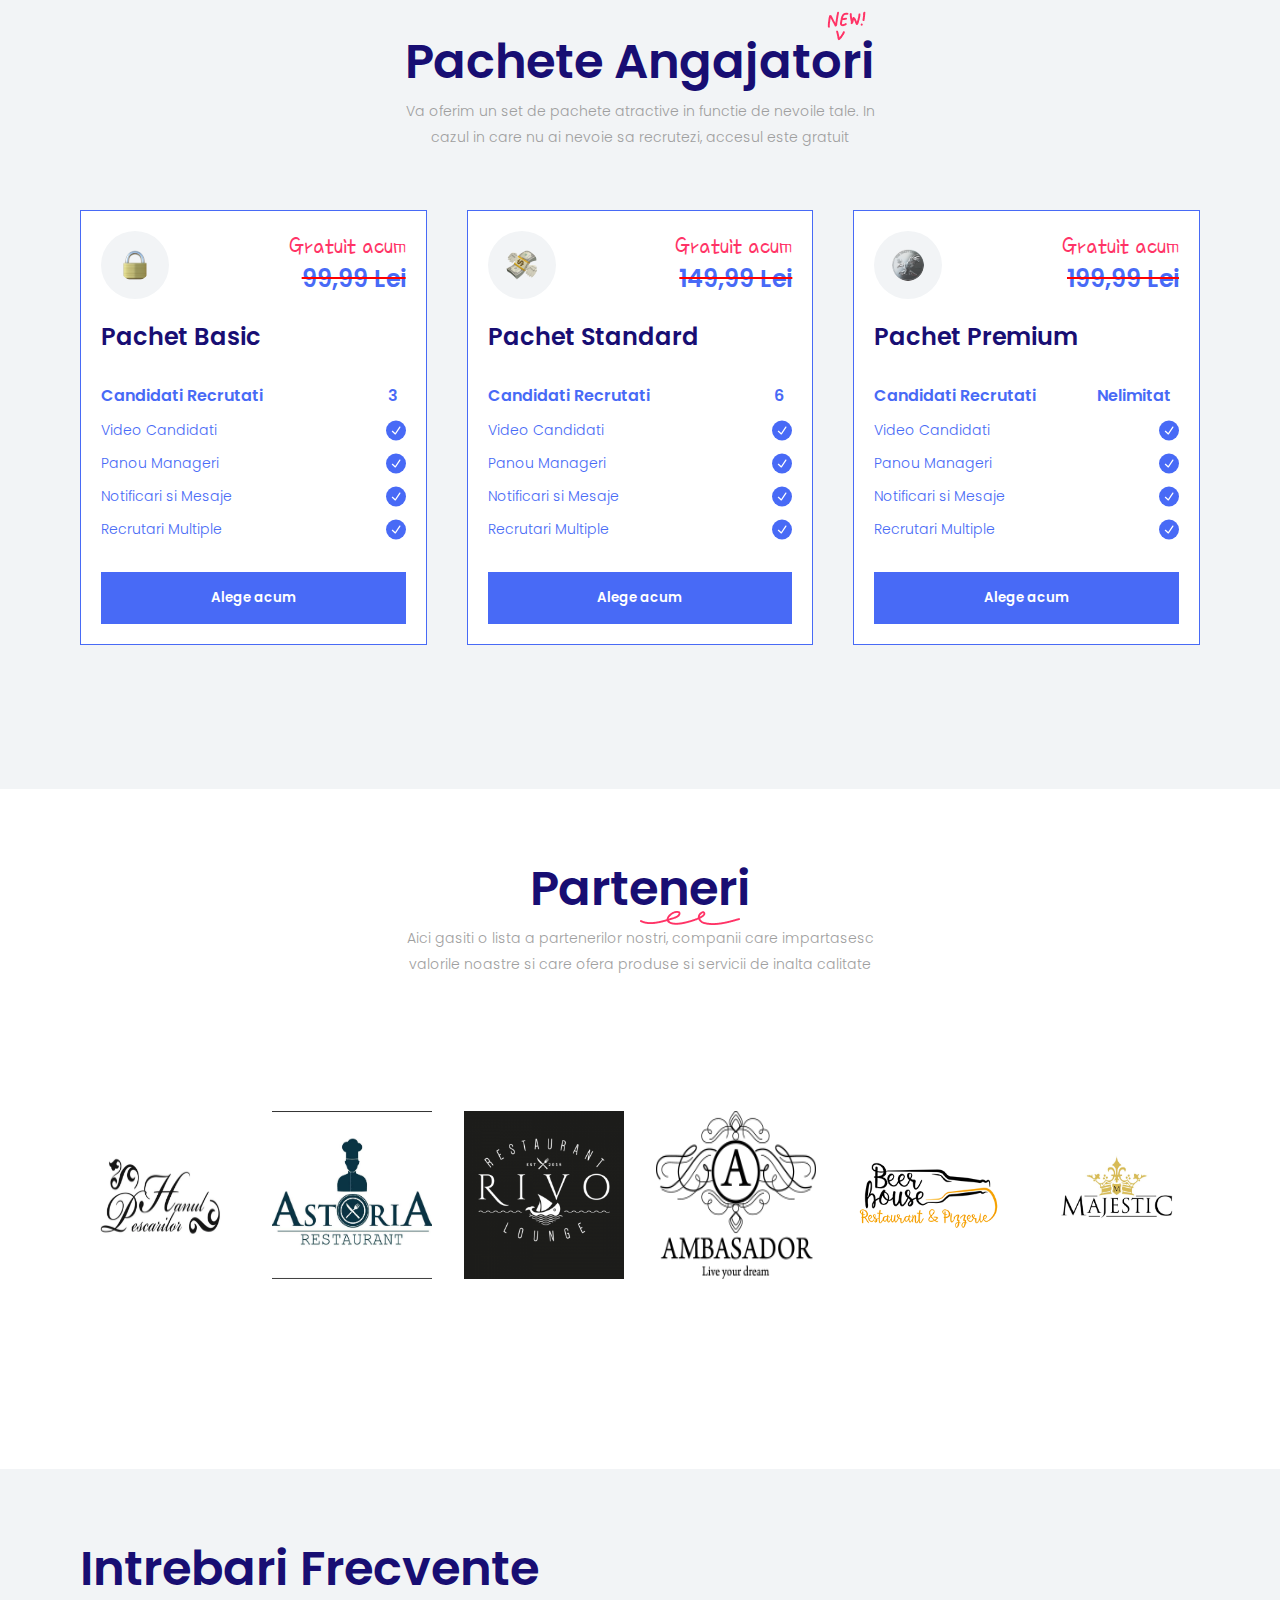
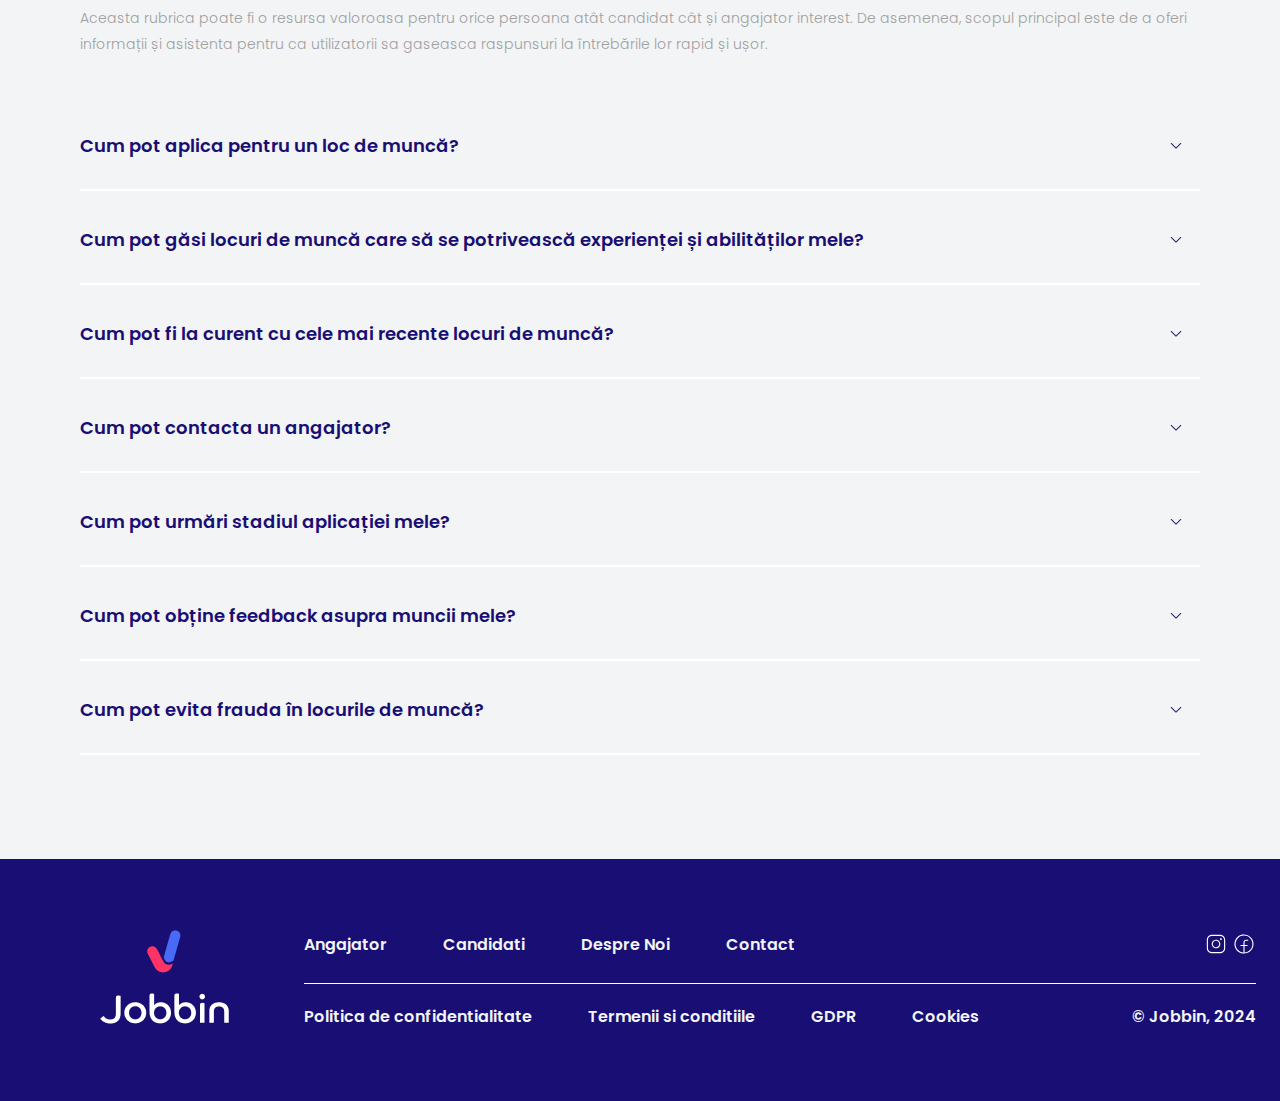
==== commit e1dd556e: "wip" ====
--- a/index.html
+++ b/index.html
@@ -627,10 +627,10 @@
             </div>
             <div class="footer-tos">
                 <div class="footer-tos-links">
-                    <a class="text-link" href="#">Privacy policy</a>
-                    <a class="text-link" href="#">Terms of use</a>
-                    <a class="text-link" href="#">GDPR</a>
-                    <a class="text-link" href="#">Cookies</a>
+                    <a class="text-link" href="./tc.html">Politica de confidentialitate</a>
+                    <a class="text-link" href="./tc.html">Termenii si conditiile</a>
+                    <a class="text-link" href="./tc.html">GDPR</a>
+                    <a class="text-link" href="./tc.html">Cookies</a>
                 </div>
                 <div class="watermark">
                     <p>© Jobbin, 2024</p>
